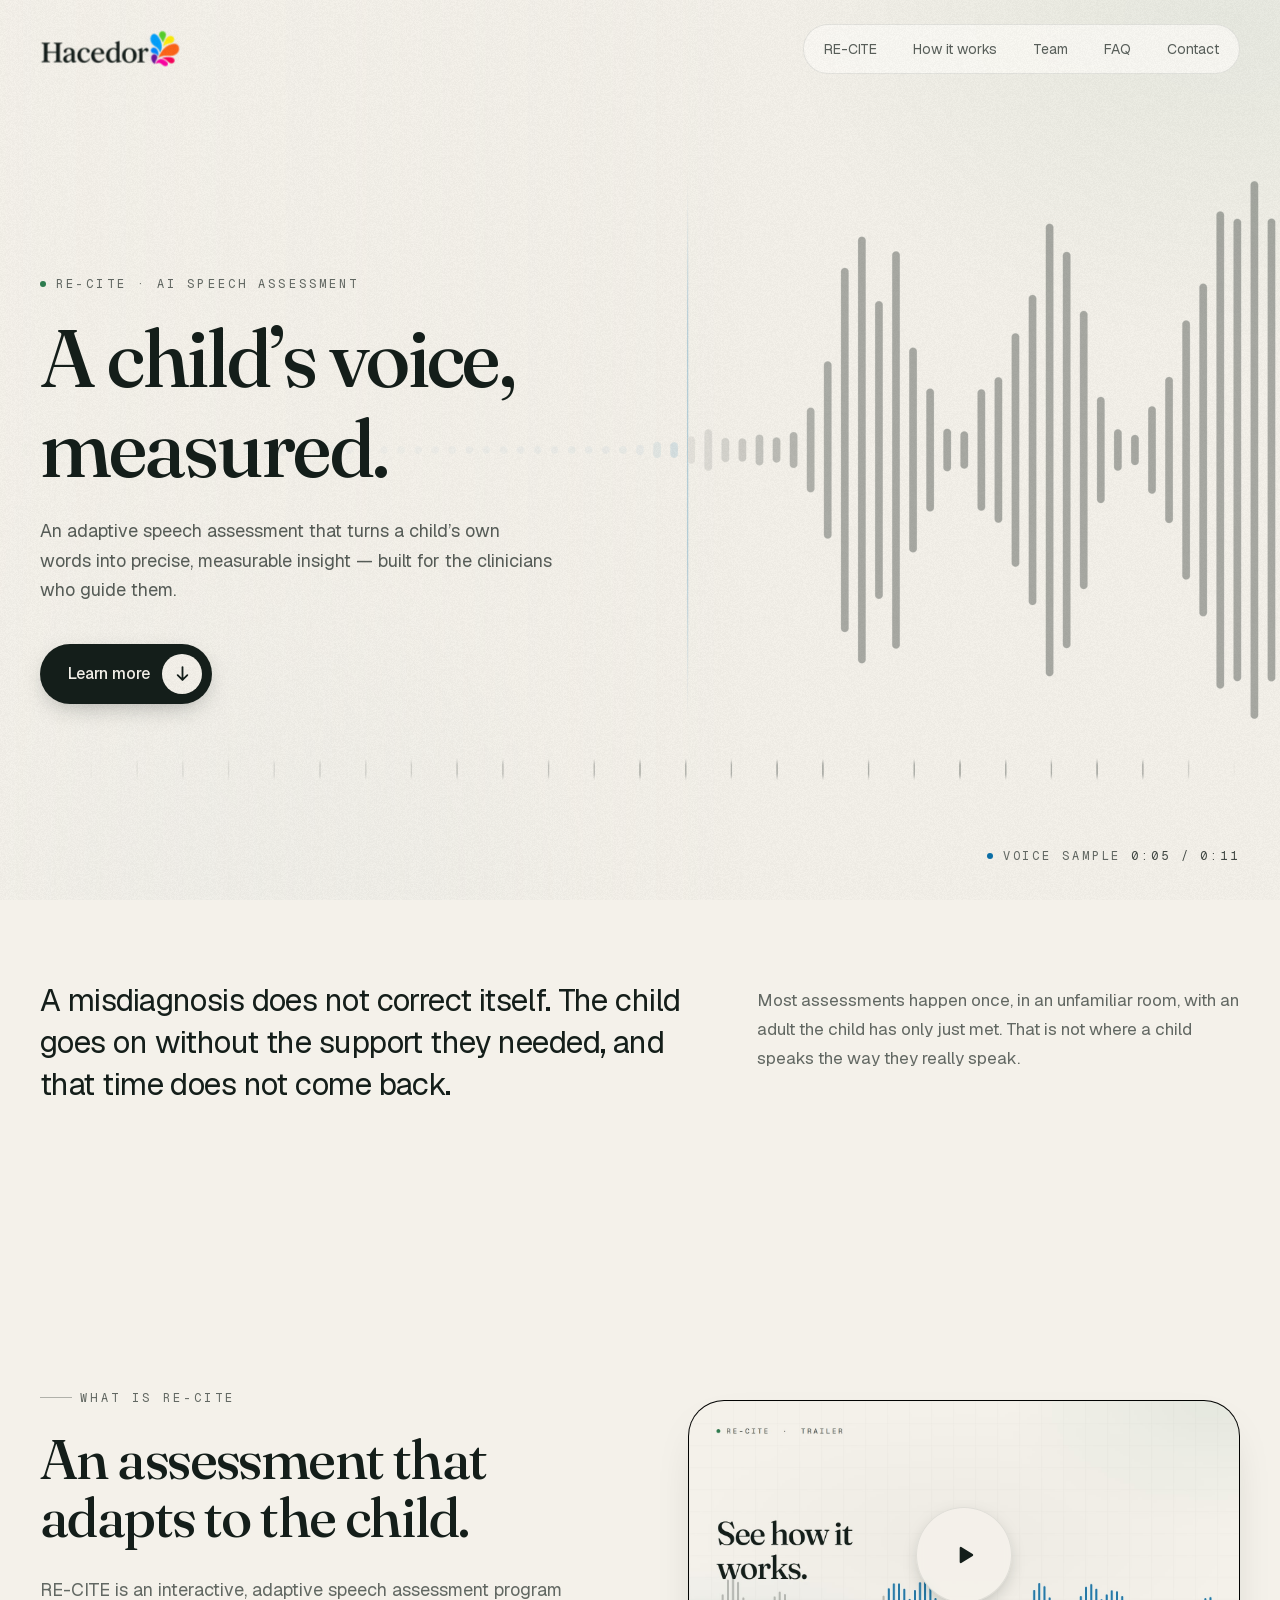
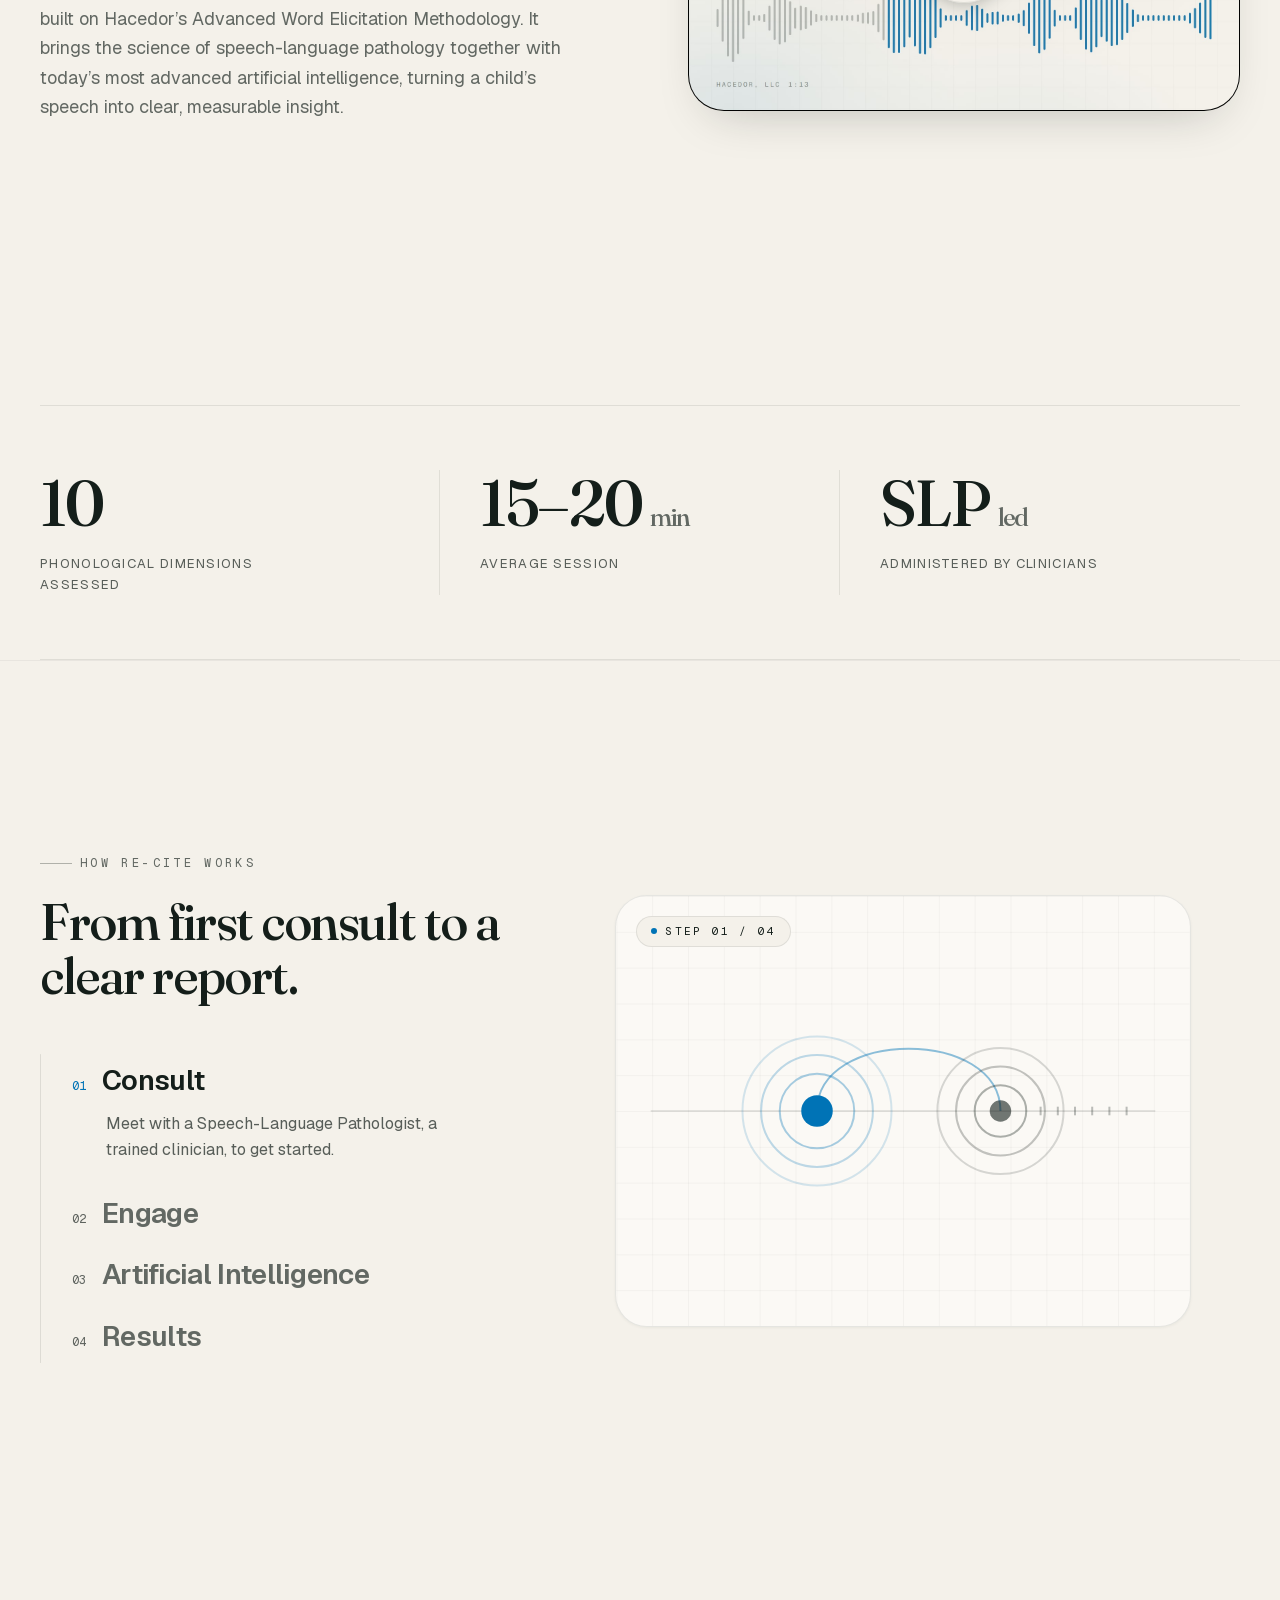
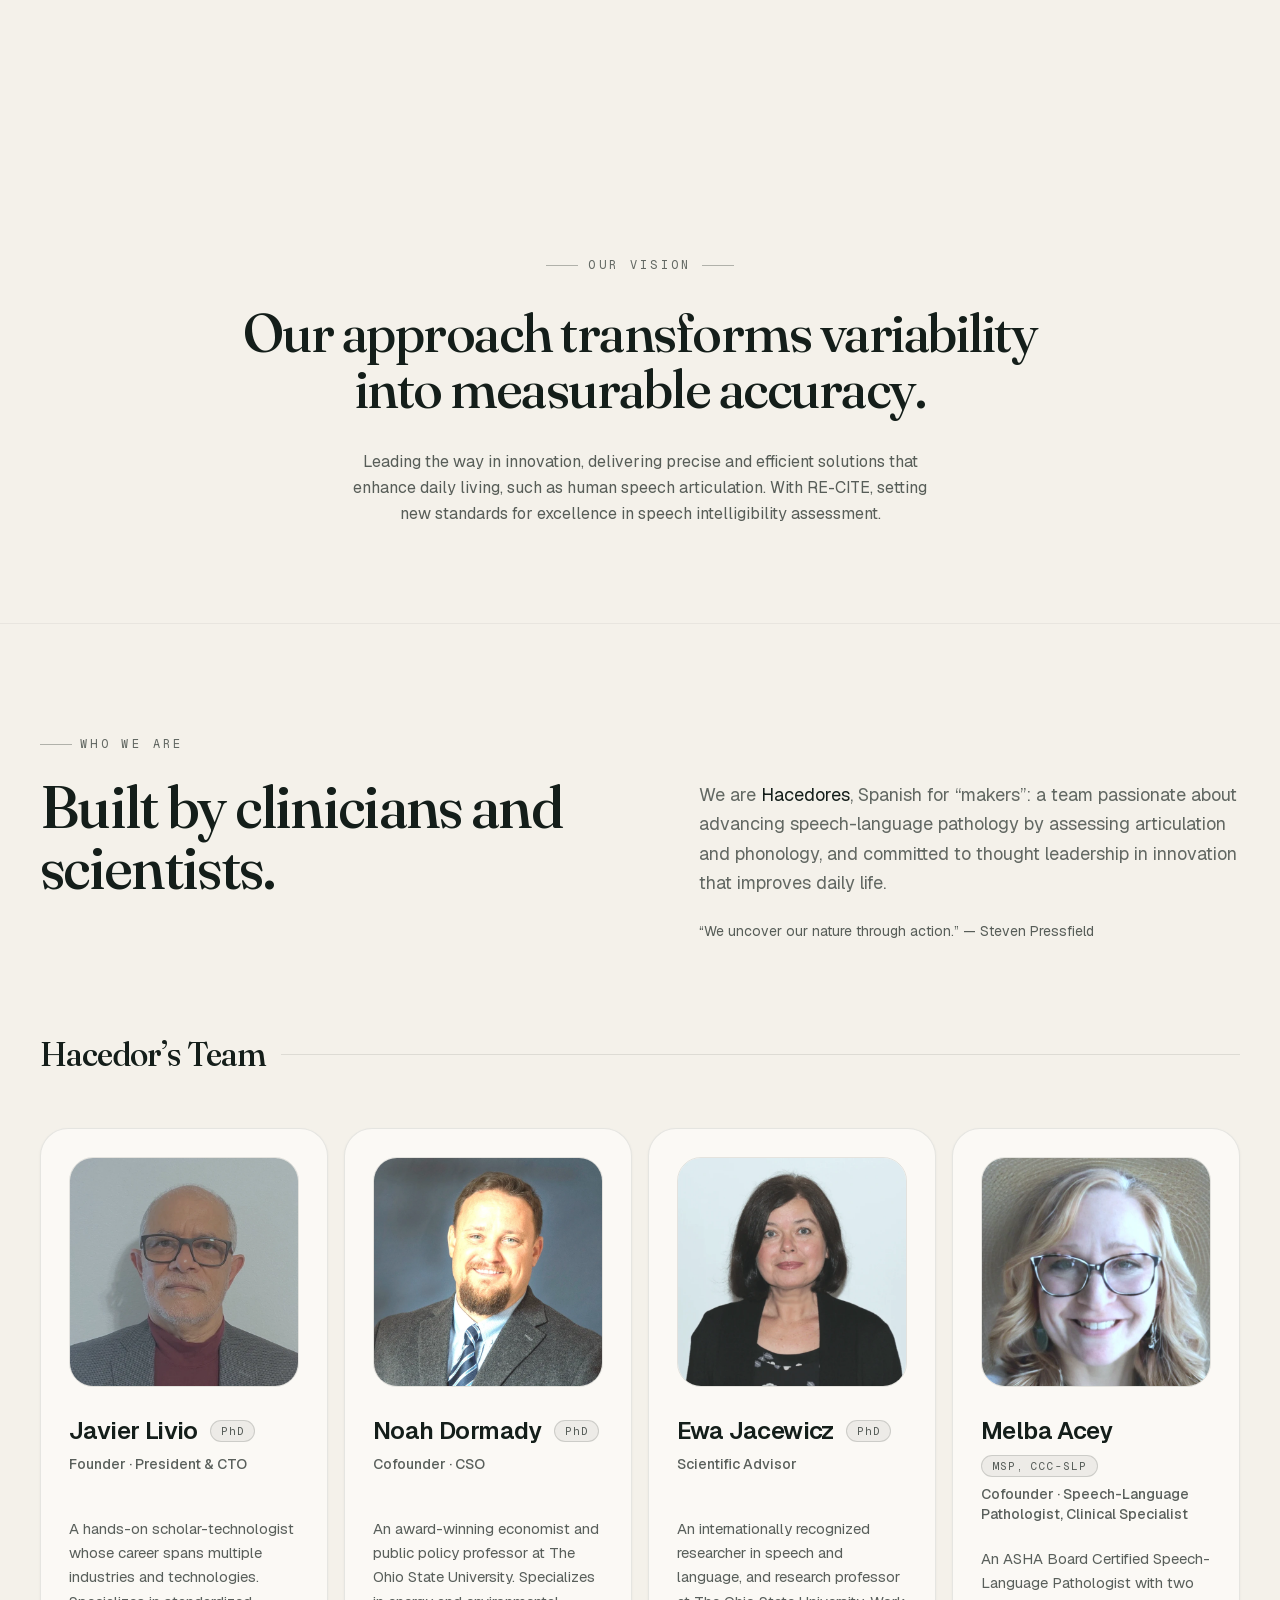
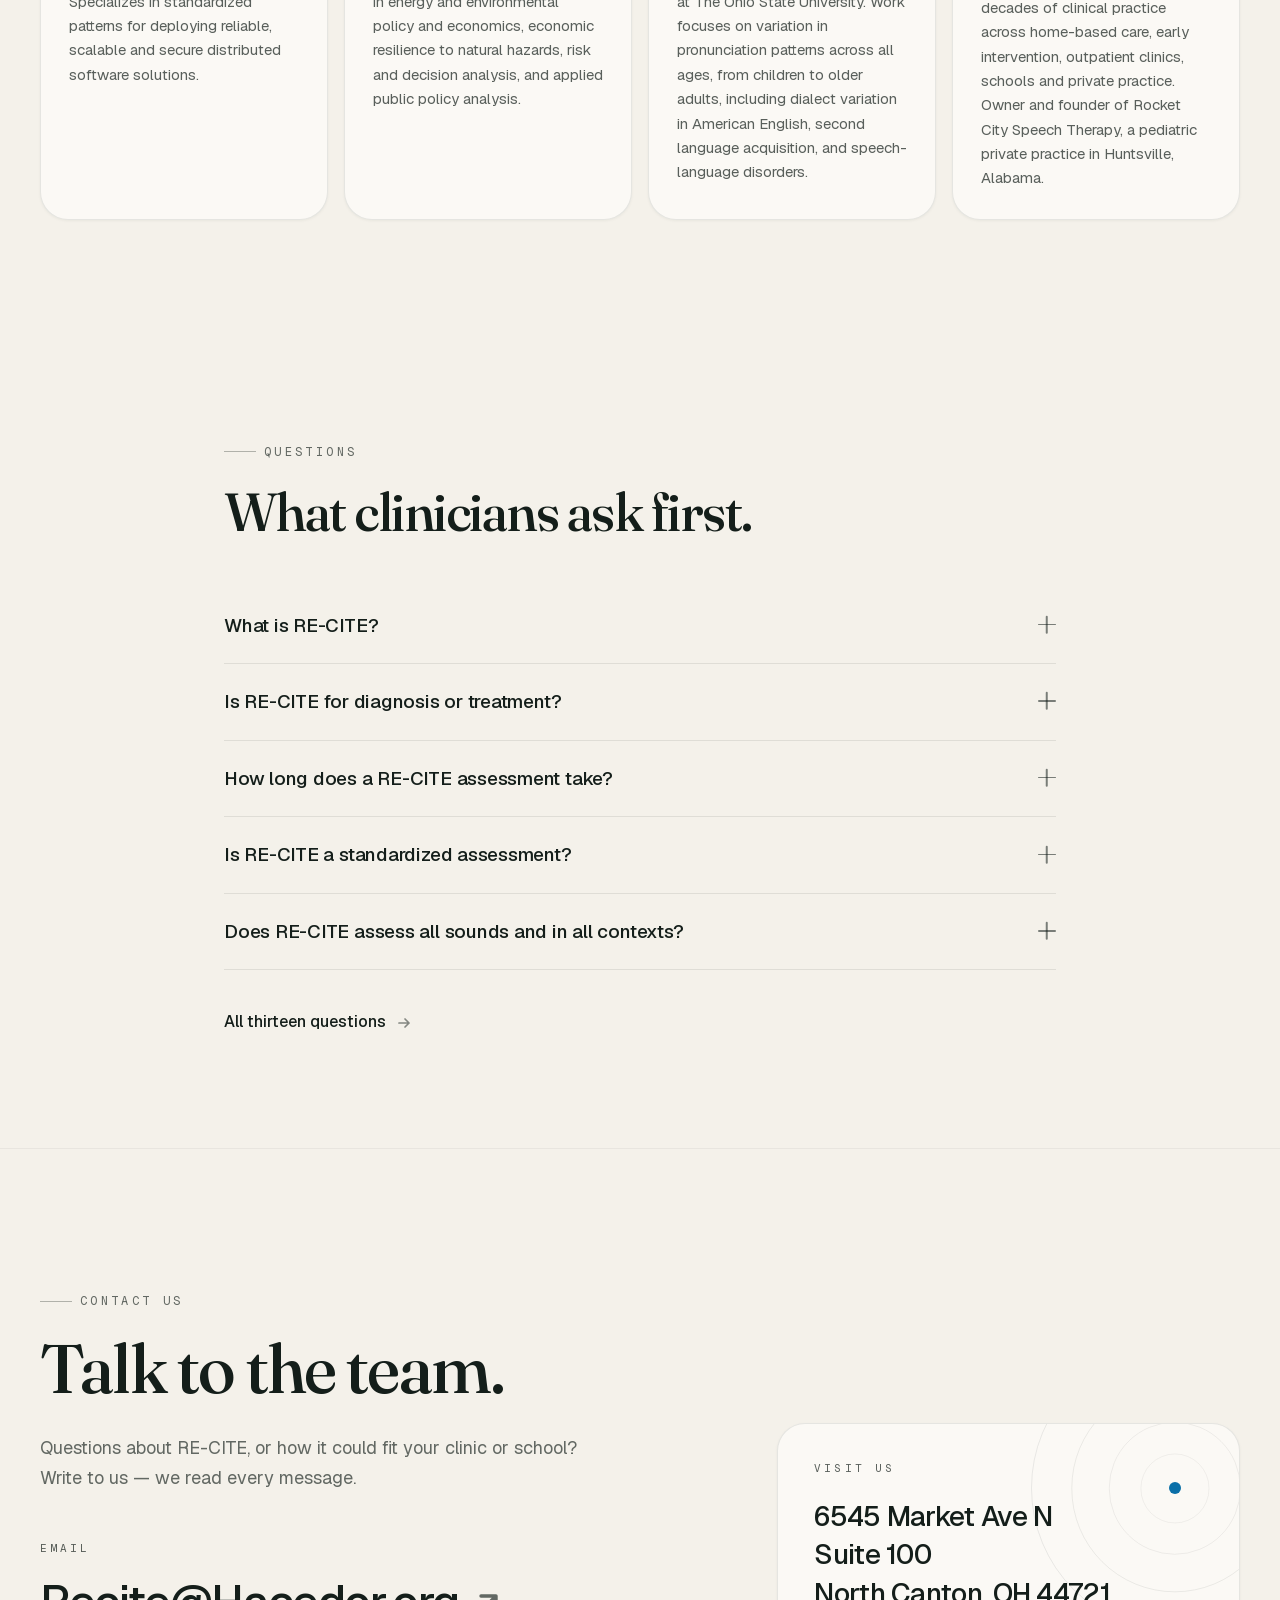
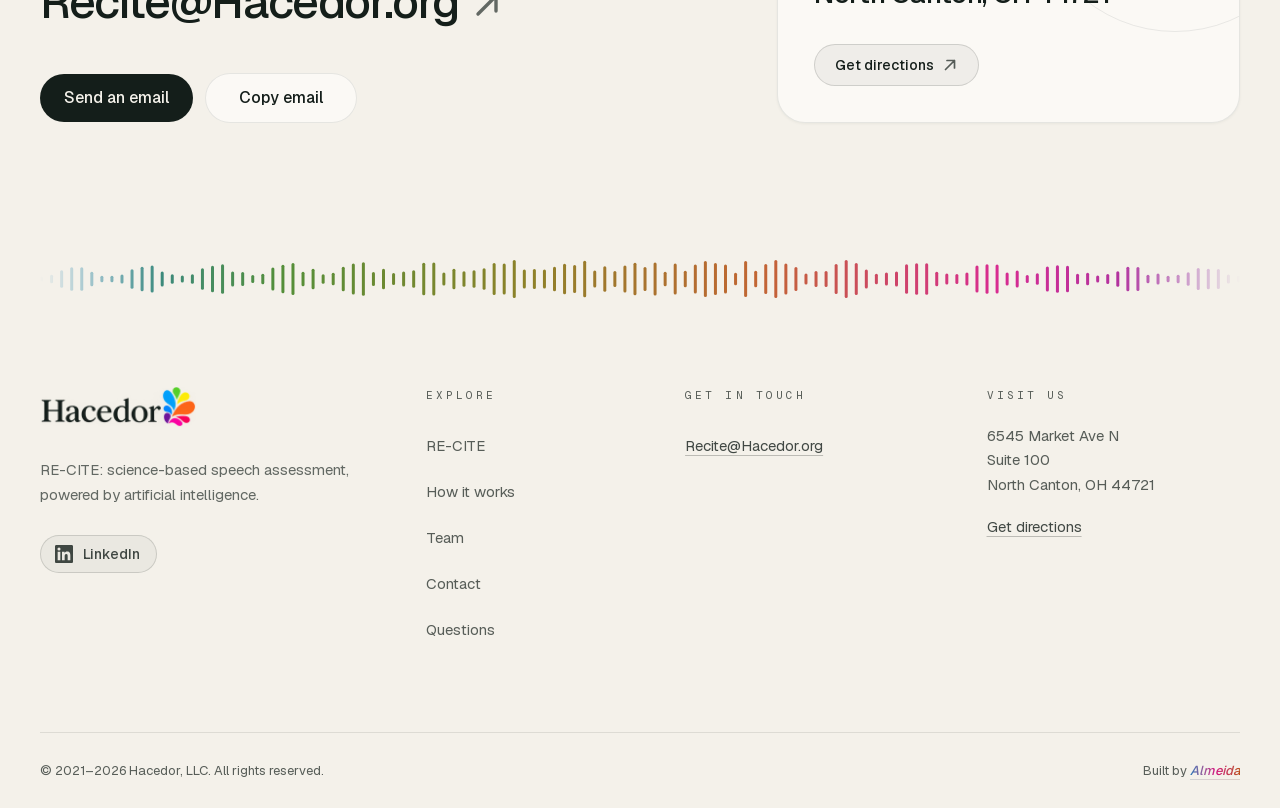
==== site/index.html @ 4b748be9 "Publicar en Cloudflare El Caddyfile venia diciendo que las mismas reglas estaban escritas en _header" ====
<!doctype html>
<html lang="en">
  <head>
    <meta charset="utf-8" />
    <meta name="viewport" content="width=device-width, initial-scale=1" />

    <!-- Marks that scripting is available, before anything paints. The
         entrance and reveal animations are scoped to `.js`, so without this
         the page simply renders in its finished state. -->
    <script>
      document.documentElement.classList.add("js");
    </script>

    <title>Hacedor</title>
    <meta
      name="description"
      content="RE-CITE is an interactive and adaptive speech assessment program that integrates the science of speech-language pathology with today's most advanced artificial intelligence systems."
    />
    <meta name="application-name" content="Hacedor" />
    <meta name="author" content="Hacedor, LLC" />
    <meta
      name="keywords"
      content="speech-language pathology, speech assessment, AI, child intelligibility, Direct Magnitude Estimation, RE-CITE"
    />
    <meta name="robots" content="index, follow" />
    <meta name="theme-color" content="#f4f1ea" />
    <meta name="color-scheme" content="light" />
    <link rel="canonical" href="https://hacedor.org/" />

    <meta property="og:type" content="website" />
    <meta property="og:url" content="https://hacedor.org/" />
    <meta property="og:site_name" content="Hacedor" />
    <meta property="og:title" content="Hacedor" />
    <meta
      property="og:description"
      content="RE-CITE is an interactive and adaptive speech assessment program that integrates the science of speech-language pathology with today's most advanced artificial intelligence systems."
    />
    <meta property="og:locale" content="en_US" />
    <meta property="og:image" content="https://hacedor.org/opengraph-image.jpg" />
    <meta property="og:image:type" content="image/jpeg" />
    <meta property="og:image:width" content="1200" />
    <meta property="og:image:height" content="630" />
    <meta property="og:image:alt" content="Hacedor: RE-CITE, AI speech assessment, over a colorful voice waveform on a dark blue background" />

    <meta name="twitter:card" content="summary_large_image" />
    <meta name="twitter:title" content="Hacedor" />
    <meta
      name="twitter:description"
      content="RE-CITE is an interactive and adaptive speech assessment program that integrates the science of speech-language pathology with today's most advanced artificial intelligence systems."
    />
    <meta name="twitter:image" content="https://hacedor.org/twitter-image.jpg" />
    <meta name="twitter:image:type" content="image/jpeg" />
    <meta name="twitter:image:width" content="1200" />
    <meta name="twitter:image:height" content="630" />
    <meta name="twitter:image:alt" content="Hacedor: RE-CITE, AI speech assessment, over a colorful voice waveform on a dark blue background" />

    <link rel="manifest" href="manifest.webmanifest" />
    <link rel="icon" href="favicon.ico" sizes="48x48" type="image/x-icon" />
    <link rel="icon" href="icon.png" sizes="512x512" type="image/png" />
    <link rel="apple-touch-icon" href="apple-icon.png" sizes="180x180" type="image/png" />

    <!-- The two faces the first screen needs, fetched alongside the CSS
         instead of after it. -->
    <link rel="preload" href="fonts/fraunces-latin.woff2" as="font" type="font/woff2" crossorigin />
    <link rel="preload" href="fonts/geist-latin.woff2" as="font" type="font/woff2" crossorigin />

    <link rel="stylesheet" href="css/fonts.css" />
    <link rel="stylesheet" href="css/site.css" />

    <!-- Structured data: tells search engines who the company is. -->
    <script type="application/ld+json">
      {
        "@context": "https://schema.org",
        "@type": "Organization",
        "name": "Hacedor, LLC",
        "alternateName": "Hacedor",
        "url": "https://hacedor.org",
        "logo": "https://hacedor.org/icons/icon-512.png",
        "description": "RE-CITE is an interactive and adaptive speech assessment program that integrates the science of speech-language pathology with today's most advanced artificial intelligence systems.",
        "email": "Recite@Hacedor.org",
        "address": {
          "@type": "PostalAddress",
          "streetAddress": "6545 Market Ave N, Suite 100",
          "addressLocality": "North Canton",
          "addressRegion": "OH",
          "postalCode": "44721",
          "addressCountry": "US"
        },
        "sameAs": ["https://www.linkedin.com/company/hacedor-llc/"]
      }
    </script>
  </head>

  <body>
    <header class="site-header" data-site-header>
      <div class="site-header-inner">
        <a class="site-logo" href="#top" aria-label="Hacedor — back to top">
          <img
            src="brand/hacedor-logo-dark-320.webp"
            alt="Hacedor"
            width="320"
            height="82"
            fetchpriority="high"
          />
        </a>

        <nav class="site-nav" aria-label="Primary">
          <a href="#recite">RE-CITE</a>
          <a href="#how-it-works">How it works</a>
          <a href="#team">Team</a>
          <a href="#faq">FAQ</a>
          <a href="#contact" class="is-always is-cta">Contact</a>
        </nav>
      </div>
    </header>

    <main>
      <!-- ================================================================
           Hero
           ================================================================ -->
      <section class="hero" id="top" data-pause-offscreen>
        <div class="hero-canvas" data-voice-note aria-hidden="true">
          <canvas></canvas>
        </div>

        <!-- Gentle scrim over the side the wave already leaves quiet. -->
        <div class="hero-scrim" aria-hidden="true"></div>

        <div class="hero-body" data-hero-fade data-hero-lift>
          <div class="hero-inner">
            <div class="hero-copy" data-hero-copy>
              <p class="hero-eyebrow">
                <span class="dot"></span>
                RE-CITE <span>&middot;</span> AI speech assessment
              </p>

              <h1 class="hero-headline" data-hero-headline>
                <span class="hero-line">
                  <span
                    >A child&rsquo;s voice,<span class="sheen" aria-hidden="true"
                      >A child&rsquo;s voice,</span
                    ></span
                  >
                </span>
                <span class="hero-line">
                  <span
                    >measured.<span class="sheen" aria-hidden="true">measured.</span></span
                  >
                </span>
              </h1>

              <p class="hero-lead">
                An adaptive speech assessment that turns a child&rsquo;s own words into
                precise, measurable insight &mdash; built for the clinicians who guide them.
              </p>

              <div class="hero-cta">
                <a class="btn-pill" href="#recite" data-magnetic>
                  Learn more
                  <span class="btn-icon">
                    <svg width="15" height="15" viewBox="0 0 14 14" fill="none" aria-hidden="true">
                      <path
                        d="M7 1v12m0 0L2.5 8.5M7 13l4.5-4.5"
                        stroke="currentColor"
                        stroke-width="1.7"
                        stroke-linecap="round"
                        stroke-linejoin="round"
                      />
                    </svg>
                  </span>
                </a>
              </div>
            </div>
          </div>
        </div>

        <div class="hero-readout" data-hero-fade aria-hidden="true">
          <div>
            <p>
              <span class="dot"></span>
              <span class="label">Voice sample</span>
              <span class="time"><span data-hero-clock>0:00</span> / 0:11</span>
            </p>
          </div>
        </div>
      </section>

      <!-- ================================================================
           What is at stake
           ================================================================ -->
      <section class="stakes" data-reveal-group="0.4">
        <div>
          <p class="stakes-lead" data-rise>
            A misdiagnosis does not correct itself. The child goes on without the
            support they needed, and that time does not come back.
          </p>
          <p class="stakes-body" data-rise style="--rise-delay: 0.12s">
            Most assessments happen once, in an unfamiliar room, with an adult the
            child has only just met. That is not where a child speaks the way they
            really speak.
          </p>
        </div>
      </section>
      <!-- ================================================================
           RE-CITE
           ================================================================ -->
      <section class="recite" id="recite">
        <div class="recite-grid">
          <div class="recite-copy" data-reveal-group="0.35">
            <p class="recite-eyebrow" data-rise>
              <span class="rule"></span>
              What is RE-CITE
            </p>

            <h2 class="recite-title h-section" data-rise style="--rise-delay: 0.1s">
              An assessment that adapts to the child.
            </h2>

            <p class="recite-lead" data-rise style="--rise-delay: 0.2s">
              RE-CITE is an interactive, adaptive speech assessment program built on
              Hacedor&rsquo;s Advanced Word Elicitation Methodology. It brings the
              science of speech-language pathology together with today&rsquo;s most
              advanced artificial intelligence, turning a child&rsquo;s speech into
              clear, measurable insight.
            </p>
          </div>

          <div class="recite-media" data-reveal="0.3">
            <div class="video-player" data-video-player>
              <video
                src="video/recite-trailer.mp4"
                poster="video/recite-poster.jpg"
                title="RE-CITE trailer"
                preload="metadata"
                playsinline
                controlslist="nodownload noremoteplayback noplaybackrate"
                disablepictureinpicture
                disableremoteplayback
                draggable="false"
              ></video>

              <button class="vp-big" type="button" data-big-play aria-label="Play video: RE-CITE trailer">
                <span>
                  <svg width="26" height="26" viewBox="0 0 24 24" fill="currentColor" aria-hidden="true">
                    <path d="M8 5.5v13a1 1 0 0 0 1.5.86l10.5-6.5a1 1 0 0 0 0-1.72L9.5 4.64A1 1 0 0 0 8 5.5Z" />
                  </svg>
                </span>
              </button>

              <div class="vp-bar">
                <button type="button" data-play aria-label="Play">
                  <svg width="16" height="16" viewBox="0 0 24 24" fill="currentColor" aria-hidden="true" data-when-playing>
                    <rect x="6" y="5" width="4" height="14" rx="1.2" />
                    <rect x="14" y="5" width="4" height="14" rx="1.2" />
                  </svg>
                  <svg width="16" height="16" viewBox="0 0 24 24" fill="currentColor" aria-hidden="true" data-when-paused>
                    <path d="M8 5.5v13a1 1 0 0 0 1.5.86l10.5-6.5a1 1 0 0 0 0-1.72L9.5 4.64A1 1 0 0 0 8 5.5Z" />
                  </svg>
                </button>

                <span class="vp-time" data-elapsed>0:00</span>

                <input class="seek" type="range" min="0" max="0" step="0.1" value="0" aria-label="Seek" />

                <span class="vp-time vp-duration" data-duration>0:00</span>

                <button type="button" data-mute aria-label="Mute">
                  <svg
                    width="18" height="18" viewBox="0 0 24 24" fill="none" stroke="currentColor"
                    stroke-width="1.8" stroke-linecap="round" stroke-linejoin="round" aria-hidden="true"
                  >
                    <path d="M11 5 6 9H3v6h3l5 4V5Z" fill="currentColor" stroke="none" />
                    <path d="m16 9 5 6m0-6-5 6" data-when-muted />
                    <g data-when-unmuted>
                      <path d="M15.5 9a4 4 0 0 1 0 6" />
                      <path d="M18.3 6.5a8 8 0 0 1 0 11" />
                    </g>
                  </svg>
                </button>

                <button type="button" data-fullscreen aria-label="Full screen">
                  <svg
                    width="17" height="17" viewBox="0 0 24 24" fill="none" stroke="currentColor"
                    stroke-width="1.8" stroke-linecap="round" stroke-linejoin="round" aria-hidden="true"
                  >
                    <path d="M9 4v5H4m11-5v5h5M9 20v-5H4m11 5v-5h5" data-when-full />
                    <path d="M4 9V4h5m6 0h5v5M4 15v5h5m6 0h5v-5" data-when-windowed />
                  </svg>
                </button>
              </div>
            </div>
          </div>
        </div>
      </section>

      <!-- ================================================================
           Stats band
           ================================================================ -->
      <section class="stats">
        <div class="stats-inner">
          <dl>
            <div data-reveal="0.6">
              <dt class="h-section">10</dt>
              <dd>Phonological dimensions assessed</dd>
            </div>
            <div data-reveal="0.6" style="--reveal-delay: 0.08s">
              <dt class="h-section">15&ndash;20<span>min</span></dt>
              <dd>Average session</dd>
            </div>
            <div data-reveal="0.6" style="--reveal-delay: 0.16s">
              <dt class="h-section">SLP<span>led</span></dt>
              <dd>Administered by clinicians</dd>
            </div>
          </dl>
        </div>
      </section>

      <!-- ================================================================
           How it works
           ================================================================ -->
      <section class="hiw" id="how-it-works" data-pause-offscreen>
      <div class="hiw-stacked">
        <div>
          <div class="hiw-heading">
            <p>
              <span class="rule"></span>
              How RE-CITE works
            </p>
            <h2 class="h-section">From first consult to a clear report.</h2>
          </div>

          <ol class="hiw-steps" data-stacked-list>
            <span class="hiw-rail" aria-hidden="true"><span></span></span>

            <li data-reveal="0.35">
              <span class="hiw-dot" aria-hidden="true" style="background-color: var(--ink-blue)"></span>

              <div class="hiw-art panel">
                <div class="step-art" data-active="false">
                  <svg class="step-svg" xmlns="http://www.w3.org/2000/svg" viewBox="0 0 400 300" role="img" aria-hidden="true">
                    <defs>
                      <pattern id="sa-consult-grid-1" width="25" height="25" patternUnits="userSpaceOnUse">
                        <path d="M25 0H0v25" fill="none" stroke="#141e1a" stroke-width="0.5" opacity="0.1" />
                      </pattern>
                    </defs>
                    <rect width="400" height="300" fill="url(#sa-consult-grid-1)" />
                    <line x1="24" y1="150" x2="376" y2="150" stroke="#141e1a" stroke-width="1" opacity="0.14" />
                    <!-- the two parties, and the line of contact between them -->
                    <path d="M140 150C140 92 268 92 268 150" fill="none" stroke="#0073b6" stroke-width="1.4" opacity="0.45" />
                    <circle cx="140" cy="150" r="26" fill="none" stroke="#0073b6" stroke-width="1.4" opacity="0.34" />
                    <circle cx="140" cy="150" r="39" fill="none" stroke="#0073b6" stroke-width="1.4" opacity="0.25" />
                    <circle cx="140" cy="150" r="52" fill="none" stroke="#0073b6" stroke-width="1.4" opacity="0.16" />
                    <circle cx="268" cy="150" r="18" fill="none" stroke="#141e1a" stroke-width="1.4" opacity="0.34" />
                    <circle cx="268" cy="150" r="31" fill="none" stroke="#141e1a" stroke-width="1.4" opacity="0.25" />
                    <circle cx="268" cy="150" r="44" fill="none" stroke="#141e1a" stroke-width="1.4" opacity="0.16" />
                    <circle cx="140" cy="150" r="11" fill="#0073b6" />
                    <circle cx="268" cy="150" r="7.5" fill="#141e1a" opacity="0.6" />
                    <!-- the signal has not started yet: a calm baseline -->
                    <line x1="296" y1="147" x2="296" y2="153" stroke="#141e1a" stroke-width="1.4" opacity="0.28" />
                    <line x1="308" y1="147" x2="308" y2="153" stroke="#141e1a" stroke-width="1.4" opacity="0.28" />
                    <line x1="320" y1="147" x2="320" y2="153" stroke="#141e1a" stroke-width="1.4" opacity="0.28" />
                    <line x1="332" y1="147" x2="332" y2="153" stroke="#141e1a" stroke-width="1.4" opacity="0.28" />
                    <line x1="344" y1="147" x2="344" y2="153" stroke="#141e1a" stroke-width="1.4" opacity="0.28" />
                    <line x1="356" y1="147" x2="356" y2="153" stroke="#141e1a" stroke-width="1.4" opacity="0.28" />
                  </svg>
                </div>
              </div>

              <div>
                <p class="hiw-step-n" style="color: var(--ink-blue)">Step 01</p>
                <h3>Consult</h3>
                <p>Meet with a Speech-Language Pathologist, a trained clinician, to get started.</p>
              </div>
            </li>

            <li data-reveal="0.35">
              <span class="hiw-dot" aria-hidden="true" style="background-color: var(--ink-green)"></span>

              <div class="hiw-art panel">
                <div class="step-art" data-active="false">
                  <svg class="step-svg" xmlns="http://www.w3.org/2000/svg" viewBox="0 0 400 300" role="img" aria-hidden="true">
                    <defs>
                      <pattern id="sa-engage-grid-2" width="25" height="25" patternUnits="userSpaceOnUse">
                        <path d="M25 0H0v25" fill="none" stroke="#141e1a" stroke-width="0.5" opacity="0.1" />
                      </pattern>
                    </defs>
                    <rect width="400" height="300" fill="url(#sa-engage-grid-2)" />
                    <line x1="24" y1="150" x2="376" y2="150" stroke="#141e1a" stroke-width="1" opacity="0.14" />
                    <rect x="52" y="126.4974" width="3.9467" height="47.0051" rx="1.9733" fill="#141e1a" opacity="0.3" />
                    <rect x="60.9697" y="86.4362" width="3.9467" height="127.1276" rx="1.9733" fill="#141e1a" opacity="0.3" />
                    <rect x="69.9394" y="105.2095" width="3.9467" height="89.5809" rx="1.9733" fill="#141e1a" opacity="0.3" />
                    <rect x="78.9091" y="141.5" width="3.9467" height="17" rx="1.9733" fill="#141e1a" opacity="0.3" />
                    <rect x="87.8788" y="137.1589" width="3.9467" height="25.6823" rx="1.9733" fill="#141e1a" opacity="0.3" />
                    <rect x="96.8485" y="106.0535" width="3.9467" height="87.8931" rx="1.9733" fill="#141e1a" opacity="0.3" />
                    <rect x="105.8182" y="101.141" width="3.9467" height="97.718" rx="1.9733" fill="#141e1a" opacity="0.3" />
                    <rect x="114.7879" y="117.6706" width="3.9467" height="64.6588" rx="1.9733" fill="#141e1a" opacity="0.3" />
                    <rect x="123.7576" y="129.1979" width="3.9467" height="41.6042" rx="1.9733" fill="#141e1a" opacity="0.3" />
                    <rect x="132.7273" y="136.0725" width="3.9467" height="27.855" rx="1.9733" fill="#367d1a" opacity="0.9" />
                    <rect x="141.697" y="132.2466" width="3.9467" height="35.5068" rx="1.9733" fill="#367d1a" opacity="0.9" />
                    <rect x="150.6667" y="133.4849" width="3.9467" height="33.0303" rx="1.9733" fill="#367d1a" opacity="0.9" />
                    <rect x="159.6364" y="139.6176" width="3.9467" height="20.7649" rx="1.9733" fill="#367d1a" opacity="0.9" />
                    <rect x="168.6061" y="141.5" width="3.9467" height="17" rx="1.9733" fill="#367d1a" opacity="0.9" />
                    <rect x="177.5758" y="141.5" width="3.9467" height="17" rx="1.9733" fill="#367d1a" opacity="0.9" />
                    <rect x="186.5455" y="141.0338" width="3.9467" height="17.9324" rx="1.9733" fill="#367d1a" opacity="0.9" />
                    <rect x="195.5152" y="111.1538" width="3.9467" height="77.6924" rx="1.9733" fill="#367d1a" opacity="0.9" />
                    <rect x="204.4848" y="76.7903" width="3.9467" height="146.4194" rx="1.9733" fill="#367d1a" opacity="0.9" />
                    <rect x="213.4545" y="87.829" width="3.9467" height="124.342" rx="1.9733" fill="#367d1a" opacity="0.9" />
                    <rect x="222.4242" y="137.1761" width="3.9467" height="25.6478" rx="1.9733" fill="#367d1a" opacity="0.9" />
                    <rect x="231.3939" y="141.5" width="3.9467" height="17" rx="1.9733" fill="#367d1a" opacity="0.9" />
                    <rect x="240.3636" y="123.2193" width="3.9467" height="53.5614" rx="1.9733" fill="#367d1a" opacity="0.9" />
                    <rect x="249.3333" y="130.8129" width="3.9467" height="38.3742" rx="1.9733" fill="#367d1a" opacity="0.9" />
                    <rect x="258.303" y="141.5" width="3.9467" height="17" rx="1.9733" fill="#367d1a" opacity="0.9" />
                    <rect x="267.2727" y="141.5" width="3.9467" height="17" rx="1.9733" fill="#367d1a" opacity="0.9" />
                    <rect x="276.2424" y="129.5636" width="3.9467" height="40.8729" rx="1.9733" fill="#141e1a" opacity="0.3" />
                    <rect x="285.2121" y="92.356" width="3.9467" height="115.2881" rx="1.9733" fill="#141e1a" opacity="0.3" />
                    <rect x="294.1818" y="76.8037" width="3.9467" height="146.3926" rx="1.9733" fill="#141e1a" opacity="0.3" />
                    <rect x="303.1515" y="89.255" width="3.9467" height="121.4899" rx="1.9733" fill="#141e1a" opacity="0.3" />
                    <rect x="312.1212" y="111.7483" width="3.9467" height="76.5033" rx="1.9733" fill="#141e1a" opacity="0.3" />
                    <rect x="321.0909" y="126.5215" width="3.9467" height="46.9569" rx="1.9733" fill="#141e1a" opacity="0.3" />
                    <rect x="330.0606" y="132.7728" width="3.9467" height="34.4544" rx="1.9733" fill="#141e1a" opacity="0.3" />
                    <rect x="339.0303" y="140.6361" width="3.9467" height="18.7278" rx="1.9733" fill="#141e1a" opacity="0.3" />
                  </svg>
                </div>
              </div>

              <div>
                <p class="hiw-step-n" style="color: var(--ink-green)">Step 02</p>
                <h3>Engage</h3>
                <p>The child plays an interactive speech game while the clinician listens.</p>
              </div>
            </li>

            <li data-reveal="0.35">
              <span class="hiw-dot" aria-hidden="true" style="background-color: var(--ink-orange)"></span>

              <div class="hiw-art panel">
                <div class="step-art" data-active="false">
                  <svg class="step-svg" xmlns="http://www.w3.org/2000/svg" viewBox="0 0 400 300" role="img" aria-hidden="true">
                    <defs>
                      <pattern id="sa-ai-grid-3" width="25" height="25" patternUnits="userSpaceOnUse">
                        <path d="M25 0H0v25" fill="none" stroke="#141e1a" stroke-width="0.5" opacity="0.1" />
                      </pattern>
                    </defs>
                    <rect width="400" height="300" fill="url(#sa-ai-grid-3)" />
                    <line x1="24" y1="150" x2="376" y2="150" stroke="#141e1a" stroke-width="1" opacity="0.14" />
                    <!-- the same signal, now sampled into discrete cells -->
                    <rect x="52" y="138.4" width="9" height="9" rx="2" fill="#141e1a" opacity="0.46" />
                    <rect x="52" y="126.8" width="9" height="9" rx="2" fill="#141e1a" opacity="0.3733" />
                    <rect x="52" y="152.6" width="9" height="9" rx="2" fill="#141e1a" opacity="0.46" />
                    <rect x="52" y="164.2" width="9" height="9" rx="2" fill="#141e1a" opacity="0.3733" />
                    <rect x="60.9697" y="138.4" width="9" height="9" rx="2" fill="#141e1a" opacity="0.46" />
                    <rect x="60.9697" y="126.8" width="9" height="9" rx="2" fill="#141e1a" opacity="0.4167" />
                    <rect x="60.9697" y="115.2" width="9" height="9" rx="2" fill="#141e1a" opacity="0.3733" />
                    <rect x="60.9697" y="103.6" width="9" height="9" rx="2" fill="#141e1a" opacity="0.33" />
                    <rect x="60.9697" y="92" width="9" height="9" rx="2" fill="#141e1a" opacity="0.2867" />
                    <rect x="60.9697" y="152.6" width="9" height="9" rx="2" fill="#141e1a" opacity="0.46" />
                    <rect x="60.9697" y="164.2" width="9" height="9" rx="2" fill="#141e1a" opacity="0.4167" />
                    <rect x="60.9697" y="175.8" width="9" height="9" rx="2" fill="#141e1a" opacity="0.3733" />
                    <rect x="60.9697" y="187.4" width="9" height="9" rx="2" fill="#141e1a" opacity="0.33" />
                    <rect x="60.9697" y="199" width="9" height="9" rx="2" fill="#141e1a" opacity="0.2867" />
                    <rect x="69.9394" y="138.4" width="9" height="9" rx="2" fill="#141e1a" opacity="0.46" />
                    <rect x="69.9394" y="126.8" width="9" height="9" rx="2" fill="#141e1a" opacity="0.408" />
                    <rect x="69.9394" y="115.2" width="9" height="9" rx="2" fill="#141e1a" opacity="0.356" />
                    <rect x="69.9394" y="103.6" width="9" height="9" rx="2" fill="#141e1a" opacity="0.304" />
                    <rect x="69.9394" y="152.6" width="9" height="9" rx="2" fill="#141e1a" opacity="0.46" />
                    <rect x="69.9394" y="164.2" width="9" height="9" rx="2" fill="#141e1a" opacity="0.408" />
                    <rect x="69.9394" y="175.8" width="9" height="9" rx="2" fill="#141e1a" opacity="0.356" />
                    <rect x="69.9394" y="187.4" width="9" height="9" rx="2" fill="#141e1a" opacity="0.304" />
                    <rect x="78.9091" y="138.4" width="9" height="9" rx="2" fill="#141e1a" opacity="0.46" />
                    <rect x="78.9091" y="152.6" width="9" height="9" rx="2" fill="#141e1a" opacity="0.46" />
                    <rect x="87.8788" y="138.4" width="9" height="9" rx="2" fill="#141e1a" opacity="0.46" />
                    <rect x="87.8788" y="152.6" width="9" height="9" rx="2" fill="#141e1a" opacity="0.46" />
                    <rect x="96.8485" y="138.4" width="9" height="9" rx="2" fill="#141e1a" opacity="0.46" />
                    <rect x="96.8485" y="126.8" width="9" height="9" rx="2" fill="#141e1a" opacity="0.408" />
                    <rect x="96.8485" y="115.2" width="9" height="9" rx="2" fill="#141e1a" opacity="0.356" />
                    <rect x="96.8485" y="103.6" width="9" height="9" rx="2" fill="#141e1a" opacity="0.304" />
                    <rect x="96.8485" y="152.6" width="9" height="9" rx="2" fill="#141e1a" opacity="0.46" />
                    <rect x="96.8485" y="164.2" width="9" height="9" rx="2" fill="#141e1a" opacity="0.408" />
                    <rect x="96.8485" y="175.8" width="9" height="9" rx="2" fill="#141e1a" opacity="0.356" />
                    <rect x="96.8485" y="187.4" width="9" height="9" rx="2" fill="#141e1a" opacity="0.304" />
                    <rect x="105.8182" y="138.4" width="9" height="9" rx="2" fill="#141e1a" opacity="0.46" />
                    <rect x="105.8182" y="126.8" width="9" height="9" rx="2" fill="#141e1a" opacity="0.408" />
                    <rect x="105.8182" y="115.2" width="9" height="9" rx="2" fill="#141e1a" opacity="0.356" />
                    <rect x="105.8182" y="103.6" width="9" height="9" rx="2" fill="#141e1a" opacity="0.304" />
                    <rect x="105.8182" y="152.6" width="9" height="9" rx="2" fill="#141e1a" opacity="0.46" />
                    <rect x="105.8182" y="164.2" width="9" height="9" rx="2" fill="#141e1a" opacity="0.408" />
                    <rect x="105.8182" y="175.8" width="9" height="9" rx="2" fill="#141e1a" opacity="0.356" />
                    <rect x="105.8182" y="187.4" width="9" height="9" rx="2" fill="#141e1a" opacity="0.304" />
                    <rect x="114.7879" y="138.4" width="9" height="9" rx="2" fill="#141e1a" opacity="0.46" />
                    <rect x="114.7879" y="126.8" width="9" height="9" rx="2" fill="#141e1a" opacity="0.395" />
                    <rect x="114.7879" y="115.2" width="9" height="9" rx="2" fill="#141e1a" opacity="0.33" />
                    <rect x="114.7879" y="152.6" width="9" height="9" rx="2" fill="#141e1a" opacity="0.46" />
                    <rect x="114.7879" y="164.2" width="9" height="9" rx="2" fill="#141e1a" opacity="0.395" />
                    <rect x="114.7879" y="175.8" width="9" height="9" rx="2" fill="#141e1a" opacity="0.33" />
                    <rect x="123.7576" y="138.4" width="9" height="9" rx="2" fill="#141e1a" opacity="0.46" />
                    <rect x="123.7576" y="126.8" width="9" height="9" rx="2" fill="#141e1a" opacity="0.3733" />
                    <rect x="123.7576" y="152.6" width="9" height="9" rx="2" fill="#141e1a" opacity="0.46" />
                    <rect x="123.7576" y="164.2" width="9" height="9" rx="2" fill="#141e1a" opacity="0.3733" />
                    <rect x="132.7273" y="138.4" width="9" height="9" rx="2" fill="#141e1a" opacity="0.46" />
                    <rect x="132.7273" y="152.6" width="9" height="9" rx="2" fill="#141e1a" opacity="0.46" />
                    <rect x="141.697" y="138.4" width="9" height="9" rx="2" fill="#141e1a" opacity="0.46" />
                    <rect x="141.697" y="126.8" width="9" height="9" rx="2" fill="#141e1a" opacity="0.3733" />
                    <rect x="141.697" y="152.6" width="9" height="9" rx="2" fill="#141e1a" opacity="0.46" />
                    <rect x="141.697" y="164.2" width="9" height="9" rx="2" fill="#141e1a" opacity="0.3733" />
                    <rect x="150.6667" y="138.4" width="9" height="9" rx="2" fill="#141e1a" opacity="0.46" />
                    <rect x="150.6667" y="152.6" width="9" height="9" rx="2" fill="#141e1a" opacity="0.46" />
                    <rect x="159.6364" y="138.4" width="9" height="9" rx="2" fill="#141e1a" opacity="0.46" />
                    <rect x="159.6364" y="152.6" width="9" height="9" rx="2" fill="#141e1a" opacity="0.46" />
                    <rect x="168.6061" y="138.4" width="9" height="9" rx="2" fill="#141e1a" opacity="0.46" />
                    <rect x="168.6061" y="152.6" width="9" height="9" rx="2" fill="#141e1a" opacity="0.46" />
                    <rect x="177.5758" y="138.4" width="9" height="9" rx="2" fill="#141e1a" opacity="0.46" />
                    <rect x="177.5758" y="152.6" width="9" height="9" rx="2" fill="#141e1a" opacity="0.46" />
                    <rect x="186.5455" y="138.4" width="9" height="9" rx="2" fill="#141e1a" opacity="0.46" />
                    <rect x="186.5455" y="152.6" width="9" height="9" rx="2" fill="#141e1a" opacity="0.46" />
                    <rect x="195.5152" y="138.4" width="9" height="9" rx="2" fill="#141e1a" opacity="0.46" />
                    <rect x="195.5152" y="126.8" width="9" height="9" rx="2" fill="#141e1a" opacity="0.395" />
                    <rect x="195.5152" y="115.2" width="9" height="9" rx="2" fill="#141e1a" opacity="0.33" />
                    <rect x="195.5152" y="152.6" width="9" height="9" rx="2" fill="#141e1a" opacity="0.46" />
                    <rect x="195.5152" y="164.2" width="9" height="9" rx="2" fill="#141e1a" opacity="0.395" />
                    <rect x="195.5152" y="175.8" width="9" height="9" rx="2" fill="#141e1a" opacity="0.33" />
                    <rect x="204.4848" y="138.4" width="9" height="9" rx="2" fill="#141e1a" opacity="0.46" />
                    <rect x="204.4848" y="126.8" width="9" height="9" rx="2" fill="#141e1a" opacity="0.4229" />
                    <rect x="204.4848" y="115.2" width="9" height="9" rx="2" fill="#141e1a" opacity="0.3857" />
                    <rect x="204.4848" y="103.6" width="9" height="9" rx="2" fill="#141e1a" opacity="0.3486" />
                    <rect x="204.4848" y="92" width="9" height="9" rx="2" fill="#141e1a" opacity="0.3114" />
                    <rect x="204.4848" y="80.4" width="9" height="9" rx="2" fill="#141e1a" opacity="0.2743" />
                    <rect x="204.4848" y="152.6" width="9" height="9" rx="2" fill="#141e1a" opacity="0.46" />
                    <rect x="204.4848" y="164.2" width="9" height="9" rx="2" fill="#141e1a" opacity="0.4229" />
                    <rect x="204.4848" y="175.8" width="9" height="9" rx="2" fill="#141e1a" opacity="0.3857" />
                    <rect x="204.4848" y="187.4" width="9" height="9" rx="2" fill="#141e1a" opacity="0.3486" />
                    <rect x="204.4848" y="199" width="9" height="9" rx="2" fill="#141e1a" opacity="0.3114" />
                    <rect x="204.4848" y="210.6" width="9" height="9" rx="2" fill="#141e1a" opacity="0.2743" />
                    <rect x="213.4545" y="138.4" width="9" height="9" rx="2" fill="#141e1a" opacity="0.46" />
                    <rect x="213.4545" y="126.8" width="9" height="9" rx="2" fill="#141e1a" opacity="0.4167" />
                    <rect x="213.4545" y="115.2" width="9" height="9" rx="2" fill="#141e1a" opacity="0.3733" />
                    <rect x="213.4545" y="103.6" width="9" height="9" rx="2" fill="#141e1a" opacity="0.33" />
                    <rect x="213.4545" y="92" width="9" height="9" rx="2" fill="#141e1a" opacity="0.2867" />
                    <rect x="213.4545" y="152.6" width="9" height="9" rx="2" fill="#141e1a" opacity="0.46" />
                    <rect x="213.4545" y="164.2" width="9" height="9" rx="2" fill="#141e1a" opacity="0.4167" />
                    <rect x="213.4545" y="175.8" width="9" height="9" rx="2" fill="#141e1a" opacity="0.3733" />
                    <rect x="213.4545" y="187.4" width="9" height="9" rx="2" fill="#141e1a" opacity="0.33" />
                    <rect x="213.4545" y="199" width="9" height="9" rx="2" fill="#141e1a" opacity="0.2867" />
                    <rect x="222.4242" y="138.4" width="9" height="9" rx="2" fill="#141e1a" opacity="0.46" />
                    <rect x="222.4242" y="152.6" width="9" height="9" rx="2" fill="#141e1a" opacity="0.46" />
                    <rect x="231.3939" y="138.4" width="9" height="9" rx="2" fill="#141e1a" opacity="0.46" />
                    <rect x="231.3939" y="152.6" width="9" height="9" rx="2" fill="#141e1a" opacity="0.46" />
                    <rect x="240.3636" y="138.4" width="9" height="9" rx="2" fill="#141e1a" opacity="0.46" />
                    <rect x="240.3636" y="126.8" width="9" height="9" rx="2" fill="#141e1a" opacity="0.3733" />
                    <rect x="240.3636" y="152.6" width="9" height="9" rx="2" fill="#141e1a" opacity="0.46" />
                    <rect x="240.3636" y="164.2" width="9" height="9" rx="2" fill="#141e1a" opacity="0.3733" />
                    <rect x="249.3333" y="138.4" width="9" height="9" rx="2" fill="#141e1a" opacity="0.46" />
                    <rect x="249.3333" y="126.8" width="9" height="9" rx="2" fill="#141e1a" opacity="0.3733" />
                    <rect x="249.3333" y="152.6" width="9" height="9" rx="2" fill="#141e1a" opacity="0.46" />
                    <rect x="249.3333" y="164.2" width="9" height="9" rx="2" fill="#141e1a" opacity="0.3733" />
                    <rect x="258.303" y="138.4" width="9" height="9" rx="2" fill="#141e1a" opacity="0.46" />
                    <rect x="258.303" y="152.6" width="9" height="9" rx="2" fill="#141e1a" opacity="0.46" />
                    <rect x="267.2727" y="138.4" width="9" height="9" rx="2" fill="#141e1a" opacity="0.46" />
                    <rect x="267.2727" y="152.6" width="9" height="9" rx="2" fill="#141e1a" opacity="0.46" />
                    <rect x="276.2424" y="138.4" width="9" height="9" rx="2" fill="#141e1a" opacity="0.46" />
                    <rect x="276.2424" y="126.8" width="9" height="9" rx="2" fill="#141e1a" opacity="0.3733" />
                    <rect x="276.2424" y="152.6" width="9" height="9" rx="2" fill="#141e1a" opacity="0.46" />
                    <rect x="276.2424" y="164.2" width="9" height="9" rx="2" fill="#141e1a" opacity="0.3733" />
                    <rect x="285.2121" y="138.4" width="9" height="9" rx="2" fill="#141e1a" opacity="0.46" />
                    <rect x="285.2121" y="126.8" width="9" height="9" rx="2" fill="#141e1a" opacity="0.4167" />
                    <rect x="285.2121" y="115.2" width="9" height="9" rx="2" fill="#141e1a" opacity="0.3733" />
                    <rect x="285.2121" y="103.6" width="9" height="9" rx="2" fill="#141e1a" opacity="0.33" />
                    <rect x="285.2121" y="92" width="9" height="9" rx="2" fill="#141e1a" opacity="0.2867" />
                    <rect x="285.2121" y="152.6" width="9" height="9" rx="2" fill="#141e1a" opacity="0.46" />
                    <rect x="285.2121" y="164.2" width="9" height="9" rx="2" fill="#141e1a" opacity="0.4167" />
                    <rect x="285.2121" y="175.8" width="9" height="9" rx="2" fill="#141e1a" opacity="0.3733" />
                    <rect x="285.2121" y="187.4" width="9" height="9" rx="2" fill="#141e1a" opacity="0.33" />
                    <rect x="285.2121" y="199" width="9" height="9" rx="2" fill="#141e1a" opacity="0.2867" />
                    <rect x="294.1818" y="138.4" width="9" height="9" rx="2" fill="#141e1a" opacity="0.46" />
                    <rect x="294.1818" y="126.8" width="9" height="9" rx="2" fill="#141e1a" opacity="0.4229" />
                    <rect x="294.1818" y="115.2" width="9" height="9" rx="2" fill="#141e1a" opacity="0.3857" />
                    <rect x="294.1818" y="103.6" width="9" height="9" rx="2" fill="#141e1a" opacity="0.3486" />
                    <rect x="294.1818" y="92" width="9" height="9" rx="2" fill="#141e1a" opacity="0.3114" />
                    <rect x="294.1818" y="80.4" width="9" height="9" rx="2" fill="#141e1a" opacity="0.2743" />
                    <rect x="294.1818" y="152.6" width="9" height="9" rx="2" fill="#141e1a" opacity="0.46" />
                    <rect x="294.1818" y="164.2" width="9" height="9" rx="2" fill="#141e1a" opacity="0.4229" />
                    <rect x="294.1818" y="175.8" width="9" height="9" rx="2" fill="#141e1a" opacity="0.3857" />
                    <rect x="294.1818" y="187.4" width="9" height="9" rx="2" fill="#141e1a" opacity="0.3486" />
                    <rect x="294.1818" y="199" width="9" height="9" rx="2" fill="#141e1a" opacity="0.3114" />
                    <rect x="294.1818" y="210.6" width="9" height="9" rx="2" fill="#141e1a" opacity="0.2743" />
                    <rect x="303.1515" y="138.4" width="9" height="9" rx="2" fill="#141e1a" opacity="0.46" />
                    <rect x="303.1515" y="126.8" width="9" height="9" rx="2" fill="#141e1a" opacity="0.4167" />
                    <rect x="303.1515" y="115.2" width="9" height="9" rx="2" fill="#141e1a" opacity="0.3733" />
                    <rect x="303.1515" y="103.6" width="9" height="9" rx="2" fill="#141e1a" opacity="0.33" />
                    <rect x="303.1515" y="92" width="9" height="9" rx="2" fill="#141e1a" opacity="0.2867" />
                    <rect x="303.1515" y="152.6" width="9" height="9" rx="2" fill="#141e1a" opacity="0.46" />
                    <rect x="303.1515" y="164.2" width="9" height="9" rx="2" fill="#141e1a" opacity="0.4167" />
                    <rect x="303.1515" y="175.8" width="9" height="9" rx="2" fill="#141e1a" opacity="0.3733" />
                    <rect x="303.1515" y="187.4" width="9" height="9" rx="2" fill="#141e1a" opacity="0.33" />
                    <rect x="303.1515" y="199" width="9" height="9" rx="2" fill="#141e1a" opacity="0.2867" />
                    <rect x="312.1212" y="138.4" width="9" height="9" rx="2" fill="#141e1a" opacity="0.46" />
                    <rect x="312.1212" y="126.8" width="9" height="9" rx="2" fill="#141e1a" opacity="0.395" />
                    <rect x="312.1212" y="115.2" width="9" height="9" rx="2" fill="#141e1a" opacity="0.33" />
                    <rect x="312.1212" y="152.6" width="9" height="9" rx="2" fill="#141e1a" opacity="0.46" />
                    <rect x="312.1212" y="164.2" width="9" height="9" rx="2" fill="#141e1a" opacity="0.395" />
                    <rect x="312.1212" y="175.8" width="9" height="9" rx="2" fill="#141e1a" opacity="0.33" />
                    <rect x="321.0909" y="138.4" width="9" height="9" rx="2" fill="#141e1a" opacity="0.46" />
                    <rect x="321.0909" y="126.8" width="9" height="9" rx="2" fill="#141e1a" opacity="0.3733" />
                    <rect x="321.0909" y="152.6" width="9" height="9" rx="2" fill="#141e1a" opacity="0.46" />
                    <rect x="321.0909" y="164.2" width="9" height="9" rx="2" fill="#141e1a" opacity="0.3733" />
                    <rect x="330.0606" y="138.4" width="9" height="9" rx="2" fill="#141e1a" opacity="0.46" />
                    <rect x="330.0606" y="152.6" width="9" height="9" rx="2" fill="#141e1a" opacity="0.46" />
                    <rect x="339.0303" y="138.4" width="9" height="9" rx="2" fill="#141e1a" opacity="0.46" />
                    <rect x="339.0303" y="152.6" width="9" height="9" rx="2" fill="#141e1a" opacity="0.46" />
                  </svg>
                  <div class="step-scan" aria-hidden="true"></div>
                </div>
              </div>

              <div>
                <p class="hiw-step-n" style="color: var(--ink-orange)">Step 03</p>
                <h3>Artificial Intelligence</h3>
                <p>The recordings collected during the game are evaluated by artificial intelligence, through a scientific process known as Direct Magnitude Estimation.</p>
              </div>
            </li>

            <li data-reveal="0.35">
              <span class="hiw-dot" aria-hidden="true" style="background-color: var(--ink-pink)"></span>

              <div class="hiw-art panel">
                <div class="step-art" data-active="false">
                  <svg class="step-svg" xmlns="http://www.w3.org/2000/svg" viewBox="0 0 400 300" role="img" aria-hidden="true">
                    <defs>
                      <pattern id="sa-results-grid-4" width="25" height="25" patternUnits="userSpaceOnUse">
                        <path d="M25 0H0v25" fill="none" stroke="#141e1a" stroke-width="0.5" opacity="0.1" />
                      </pattern>
                    </defs>
                    <rect width="400" height="300" fill="url(#sa-results-grid-4)" />
                    <line x1="24" y1="150" x2="376" y2="150" stroke="#141e1a" stroke-width="1" opacity="0.14" />
                    <defs>
                      <linearGradient id="sa-results-fill-4" x1="0" y1="0" x2="0" y2="1">
                        <stop offset="0%" stop-color="#d20882" stop-opacity="0.4" />
                        <stop offset="100%" stop-color="#d20882" stop-opacity="0" />
                      </linearGradient>
                    </defs>
                    <!-- where this child falls against the norm — illustrative, no data -->
                    <path d="M52 240C122 240 150 80 200 80C250 80 278 240 348 240Z" fill="url(#sa-results-fill-4)" opacity="0.8" />
                    <path d="M52 240C122 240 150 80 200 80C250 80 278 240 348 240" fill="none" stroke="#d20882" stroke-width="2" opacity="0.9" />
                    <line x1="247" y1="125" x2="247" y2="240" stroke="#141e1a" stroke-width="1.4" opacity="0.45" stroke-dasharray="4 4" />
                    <circle cx="247" cy="125" r="6" fill="#d20882" />
                    <circle cx="247" cy="125" r="13" fill="none" stroke="#d20882" stroke-width="1.4" opacity="0.45" />
                    <!-- axis -->
                    <line x1="52" y1="240" x2="348" y2="240" stroke="#141e1a" stroke-width="1" opacity="0.32" />
                    <line x1="52" y1="240" x2="52" y2="248" stroke="#141e1a" stroke-width="1" opacity="0.28" />
                    <line x1="101.3" y1="240" x2="101.3" y2="248" stroke="#141e1a" stroke-width="1" opacity="0.28" />
                    <line x1="150.6" y1="240" x2="150.6" y2="248" stroke="#141e1a" stroke-width="1" opacity="0.28" />
                    <line x1="199.9" y1="240" x2="199.9" y2="248" stroke="#141e1a" stroke-width="1" opacity="0.28" />
                    <line x1="249.2" y1="240" x2="249.2" y2="248" stroke="#141e1a" stroke-width="1" opacity="0.28" />
                    <line x1="298.5" y1="240" x2="298.5" y2="248" stroke="#141e1a" stroke-width="1" opacity="0.28" />
                    <line x1="347.8" y1="240" x2="347.8" y2="248" stroke="#141e1a" stroke-width="1" opacity="0.28" />
                  </svg>
                </div>
              </div>

              <div>
                <p class="hiw-step-n" style="color: var(--ink-pink)">Step 04</p>
                <h3>Results</h3>
                <p>Receive a detailed speech-language intelligibility assessment report &mdash; a score card with intelligibility scores and percentiles.</p>
              </div>
            </li>
          </ol>
        </div>
      </div>

      <div class="hiw-pinned" data-pinned>
        <div class="hiw-pinned-track" data-pinned-track>
          <div class="hiw-pinned-stage">
            <div class="hiw-pinned-grid">
              <div class="hiw-pinned-left">
                <div class="hiw-heading">
                  <p>
                    <span class="rule"></span>
                    How RE-CITE works
                  </p>
                  <h2 class="h-section">From first consult to a clear report.</h2>
                </div>

                <ol class="hiw-list">
                  <span class="hiw-rail" aria-hidden="true"><span></span></span>

                  <li data-step data-n="01" style="--step-accent: var(--ink-blue)">
                    <button type="button">
                      <span>
                        <span class="n">01</span>
                        <span class="t">Consult</span>
                      </span>
                      <span class="desc">
                        <span>
                          <span>Meet with a Speech-Language Pathologist, a trained clinician, to get started.</span>
                        </span>
                      </span>
                    </button>
                  </li>

                  <li data-step data-n="02" style="--step-accent: var(--ink-green)">
                    <button type="button">
                      <span>
                        <span class="n">02</span>
                        <span class="t">Engage</span>
                      </span>
                      <span class="desc">
                        <span>
                          <span>The child plays an interactive speech game while the clinician listens.</span>
                        </span>
                      </span>
                    </button>
                  </li>

                  <li data-step data-n="03" style="--step-accent: var(--ink-orange)">
                    <button type="button">
                      <span>
                        <span class="n">03</span>
                        <span class="t">Artificial Intelligence</span>
                      </span>
                      <span class="desc">
                        <span>
                          <span>The recordings collected during the game are evaluated by artificial intelligence, through a scientific process known as Direct Magnitude Estimation.</span>
                        </span>
                      </span>
                    </button>
                  </li>

                  <li data-step data-n="04" style="--step-accent: var(--ink-pink)">
                    <button type="button">
                      <span>
                        <span class="n">04</span>
                        <span class="t">Results</span>
                      </span>
                      <span class="desc">
                        <span>
                          <span>Receive a detailed speech-language intelligibility assessment report &mdash; a score card with intelligibility scores and percentiles.</span>
                        </span>
                      </span>
                    </button>
                  </li>
                </ol>
              </div>

              <div class="hiw-pinned-right">
                <div class="hiw-stage panel">
                  <div class="step-art" data-active="false">
                    <svg class="step-svg" xmlns="http://www.w3.org/2000/svg" viewBox="0 0 400 300" role="img" aria-hidden="true">
                      <defs>
                        <pattern id="sa-consult-grid-5" width="25" height="25" patternUnits="userSpaceOnUse">
                          <path d="M25 0H0v25" fill="none" stroke="#141e1a" stroke-width="0.5" opacity="0.1" />
                        </pattern>
                      </defs>
                      <rect width="400" height="300" fill="url(#sa-consult-grid-5)" />
                      <line x1="24" y1="150" x2="376" y2="150" stroke="#141e1a" stroke-width="1" opacity="0.14" />
                      <!-- the two parties, and the line of contact between them -->
                      <path d="M140 150C140 92 268 92 268 150" fill="none" stroke="#0073b6" stroke-width="1.4" opacity="0.45" />
                      <circle cx="140" cy="150" r="26" fill="none" stroke="#0073b6" stroke-width="1.4" opacity="0.34" />
                      <circle cx="140" cy="150" r="39" fill="none" stroke="#0073b6" stroke-width="1.4" opacity="0.25" />
                      <circle cx="140" cy="150" r="52" fill="none" stroke="#0073b6" stroke-width="1.4" opacity="0.16" />
                      <circle cx="268" cy="150" r="18" fill="none" stroke="#141e1a" stroke-width="1.4" opacity="0.34" />
                      <circle cx="268" cy="150" r="31" fill="none" stroke="#141e1a" stroke-width="1.4" opacity="0.25" />
                      <circle cx="268" cy="150" r="44" fill="none" stroke="#141e1a" stroke-width="1.4" opacity="0.16" />
                      <circle cx="140" cy="150" r="11" fill="#0073b6" />
                      <circle cx="268" cy="150" r="7.5" fill="#141e1a" opacity="0.6" />
                      <!-- the signal has not started yet: a calm baseline -->
                      <line x1="296" y1="147" x2="296" y2="153" stroke="#141e1a" stroke-width="1.4" opacity="0.28" />
                      <line x1="308" y1="147" x2="308" y2="153" stroke="#141e1a" stroke-width="1.4" opacity="0.28" />
                      <line x1="320" y1="147" x2="320" y2="153" stroke="#141e1a" stroke-width="1.4" opacity="0.28" />
                      <line x1="332" y1="147" x2="332" y2="153" stroke="#141e1a" stroke-width="1.4" opacity="0.28" />
                      <line x1="344" y1="147" x2="344" y2="153" stroke="#141e1a" stroke-width="1.4" opacity="0.28" />
                      <line x1="356" y1="147" x2="356" y2="153" stroke="#141e1a" stroke-width="1.4" opacity="0.28" />
                    </svg>
                  </div>
                  <div class="step-art" data-active="false">
                    <svg class="step-svg" xmlns="http://www.w3.org/2000/svg" viewBox="0 0 400 300" role="img" aria-hidden="true">
                      <defs>
                        <pattern id="sa-engage-grid-6" width="25" height="25" patternUnits="userSpaceOnUse">
                          <path d="M25 0H0v25" fill="none" stroke="#141e1a" stroke-width="0.5" opacity="0.1" />
                        </pattern>
                      </defs>
                      <rect width="400" height="300" fill="url(#sa-engage-grid-6)" />
                      <line x1="24" y1="150" x2="376" y2="150" stroke="#141e1a" stroke-width="1" opacity="0.14" />
                      <rect x="52" y="126.4974" width="3.9467" height="47.0051" rx="1.9733" fill="#141e1a" opacity="0.3" />
                      <rect x="60.9697" y="86.4362" width="3.9467" height="127.1276" rx="1.9733" fill="#141e1a" opacity="0.3" />
                      <rect x="69.9394" y="105.2095" width="3.9467" height="89.5809" rx="1.9733" fill="#141e1a" opacity="0.3" />
                      <rect x="78.9091" y="141.5" width="3.9467" height="17" rx="1.9733" fill="#141e1a" opacity="0.3" />
                      <rect x="87.8788" y="137.1589" width="3.9467" height="25.6823" rx="1.9733" fill="#141e1a" opacity="0.3" />
                      <rect x="96.8485" y="106.0535" width="3.9467" height="87.8931" rx="1.9733" fill="#141e1a" opacity="0.3" />
                      <rect x="105.8182" y="101.141" width="3.9467" height="97.718" rx="1.9733" fill="#141e1a" opacity="0.3" />
                      <rect x="114.7879" y="117.6706" width="3.9467" height="64.6588" rx="1.9733" fill="#141e1a" opacity="0.3" />
                      <rect x="123.7576" y="129.1979" width="3.9467" height="41.6042" rx="1.9733" fill="#141e1a" opacity="0.3" />
                      <rect x="132.7273" y="136.0725" width="3.9467" height="27.855" rx="1.9733" fill="#367d1a" opacity="0.9" />
                      <rect x="141.697" y="132.2466" width="3.9467" height="35.5068" rx="1.9733" fill="#367d1a" opacity="0.9" />
                      <rect x="150.6667" y="133.4849" width="3.9467" height="33.0303" rx="1.9733" fill="#367d1a" opacity="0.9" />
                      <rect x="159.6364" y="139.6176" width="3.9467" height="20.7649" rx="1.9733" fill="#367d1a" opacity="0.9" />
                      <rect x="168.6061" y="141.5" width="3.9467" height="17" rx="1.9733" fill="#367d1a" opacity="0.9" />
                      <rect x="177.5758" y="141.5" width="3.9467" height="17" rx="1.9733" fill="#367d1a" opacity="0.9" />
                      <rect x="186.5455" y="141.0338" width="3.9467" height="17.9324" rx="1.9733" fill="#367d1a" opacity="0.9" />
                      <rect x="195.5152" y="111.1538" width="3.9467" height="77.6924" rx="1.9733" fill="#367d1a" opacity="0.9" />
                      <rect x="204.4848" y="76.7903" width="3.9467" height="146.4194" rx="1.9733" fill="#367d1a" opacity="0.9" />
                      <rect x="213.4545" y="87.829" width="3.9467" height="124.342" rx="1.9733" fill="#367d1a" opacity="0.9" />
                      <rect x="222.4242" y="137.1761" width="3.9467" height="25.6478" rx="1.9733" fill="#367d1a" opacity="0.9" />
                      <rect x="231.3939" y="141.5" width="3.9467" height="17" rx="1.9733" fill="#367d1a" opacity="0.9" />
                      <rect x="240.3636" y="123.2193" width="3.9467" height="53.5614" rx="1.9733" fill="#367d1a" opacity="0.9" />
                      <rect x="249.3333" y="130.8129" width="3.9467" height="38.3742" rx="1.9733" fill="#367d1a" opacity="0.9" />
                      <rect x="258.303" y="141.5" width="3.9467" height="17" rx="1.9733" fill="#367d1a" opacity="0.9" />
                      <rect x="267.2727" y="141.5" width="3.9467" height="17" rx="1.9733" fill="#367d1a" opacity="0.9" />
                      <rect x="276.2424" y="129.5636" width="3.9467" height="40.8729" rx="1.9733" fill="#141e1a" opacity="0.3" />
                      <rect x="285.2121" y="92.356" width="3.9467" height="115.2881" rx="1.9733" fill="#141e1a" opacity="0.3" />
                      <rect x="294.1818" y="76.8037" width="3.9467" height="146.3926" rx="1.9733" fill="#141e1a" opacity="0.3" />
                      <rect x="303.1515" y="89.255" width="3.9467" height="121.4899" rx="1.9733" fill="#141e1a" opacity="0.3" />
                      <rect x="312.1212" y="111.7483" width="3.9467" height="76.5033" rx="1.9733" fill="#141e1a" opacity="0.3" />
                      <rect x="321.0909" y="126.5215" width="3.9467" height="46.9569" rx="1.9733" fill="#141e1a" opacity="0.3" />
                      <rect x="330.0606" y="132.7728" width="3.9467" height="34.4544" rx="1.9733" fill="#141e1a" opacity="0.3" />
                      <rect x="339.0303" y="140.6361" width="3.9467" height="18.7278" rx="1.9733" fill="#141e1a" opacity="0.3" />
                    </svg>
                  </div>
                  <div class="step-art" data-active="false">
                    <svg class="step-svg" xmlns="http://www.w3.org/2000/svg" viewBox="0 0 400 300" role="img" aria-hidden="true">
                      <defs>
                        <pattern id="sa-ai-grid-7" width="25" height="25" patternUnits="userSpaceOnUse">
                          <path d="M25 0H0v25" fill="none" stroke="#141e1a" stroke-width="0.5" opacity="0.1" />
                        </pattern>
                      </defs>
                      <rect width="400" height="300" fill="url(#sa-ai-grid-7)" />
                      <line x1="24" y1="150" x2="376" y2="150" stroke="#141e1a" stroke-width="1" opacity="0.14" />
                      <!-- the same signal, now sampled into discrete cells -->
                      <rect x="52" y="138.4" width="9" height="9" rx="2" fill="#141e1a" opacity="0.46" />
                      <rect x="52" y="126.8" width="9" height="9" rx="2" fill="#141e1a" opacity="0.3733" />
                      <rect x="52" y="152.6" width="9" height="9" rx="2" fill="#141e1a" opacity="0.46" />
                      <rect x="52" y="164.2" width="9" height="9" rx="2" fill="#141e1a" opacity="0.3733" />
                      <rect x="60.9697" y="138.4" width="9" height="9" rx="2" fill="#141e1a" opacity="0.46" />
                      <rect x="60.9697" y="126.8" width="9" height="9" rx="2" fill="#141e1a" opacity="0.4167" />
                      <rect x="60.9697" y="115.2" width="9" height="9" rx="2" fill="#141e1a" opacity="0.3733" />
                      <rect x="60.9697" y="103.6" width="9" height="9" rx="2" fill="#141e1a" opacity="0.33" />
                      <rect x="60.9697" y="92" width="9" height="9" rx="2" fill="#141e1a" opacity="0.2867" />
                      <rect x="60.9697" y="152.6" width="9" height="9" rx="2" fill="#141e1a" opacity="0.46" />
                      <rect x="60.9697" y="164.2" width="9" height="9" rx="2" fill="#141e1a" opacity="0.4167" />
                      <rect x="60.9697" y="175.8" width="9" height="9" rx="2" fill="#141e1a" opacity="0.3733" />
                      <rect x="60.9697" y="187.4" width="9" height="9" rx="2" fill="#141e1a" opacity="0.33" />
                      <rect x="60.9697" y="199" width="9" height="9" rx="2" fill="#141e1a" opacity="0.2867" />
                      <rect x="69.9394" y="138.4" width="9" height="9" rx="2" fill="#141e1a" opacity="0.46" />
                      <rect x="69.9394" y="126.8" width="9" height="9" rx="2" fill="#141e1a" opacity="0.408" />
                      <rect x="69.9394" y="115.2" width="9" height="9" rx="2" fill="#141e1a" opacity="0.356" />
                      <rect x="69.9394" y="103.6" width="9" height="9" rx="2" fill="#141e1a" opacity="0.304" />
                      <rect x="69.9394" y="152.6" width="9" height="9" rx="2" fill="#141e1a" opacity="0.46" />
                      <rect x="69.9394" y="164.2" width="9" height="9" rx="2" fill="#141e1a" opacity="0.408" />
                      <rect x="69.9394" y="175.8" width="9" height="9" rx="2" fill="#141e1a" opacity="0.356" />
                      <rect x="69.9394" y="187.4" width="9" height="9" rx="2" fill="#141e1a" opacity="0.304" />
                      <rect x="78.9091" y="138.4" width="9" height="9" rx="2" fill="#141e1a" opacity="0.46" />
                      <rect x="78.9091" y="152.6" width="9" height="9" rx="2" fill="#141e1a" opacity="0.46" />
                      <rect x="87.8788" y="138.4" width="9" height="9" rx="2" fill="#141e1a" opacity="0.46" />
                      <rect x="87.8788" y="152.6" width="9" height="9" rx="2" fill="#141e1a" opacity="0.46" />
                      <rect x="96.8485" y="138.4" width="9" height="9" rx="2" fill="#141e1a" opacity="0.46" />
                      <rect x="96.8485" y="126.8" width="9" height="9" rx="2" fill="#141e1a" opacity="0.408" />
                      <rect x="96.8485" y="115.2" width="9" height="9" rx="2" fill="#141e1a" opacity="0.356" />
                      <rect x="96.8485" y="103.6" width="9" height="9" rx="2" fill="#141e1a" opacity="0.304" />
                      <rect x="96.8485" y="152.6" width="9" height="9" rx="2" fill="#141e1a" opacity="0.46" />
                      <rect x="96.8485" y="164.2" width="9" height="9" rx="2" fill="#141e1a" opacity="0.408" />
                      <rect x="96.8485" y="175.8" width="9" height="9" rx="2" fill="#141e1a" opacity="0.356" />
                      <rect x="96.8485" y="187.4" width="9" height="9" rx="2" fill="#141e1a" opacity="0.304" />
                      <rect x="105.8182" y="138.4" width="9" height="9" rx="2" fill="#141e1a" opacity="0.46" />
                      <rect x="105.8182" y="126.8" width="9" height="9" rx="2" fill="#141e1a" opacity="0.408" />
                      <rect x="105.8182" y="115.2" width="9" height="9" rx="2" fill="#141e1a" opacity="0.356" />
                      <rect x="105.8182" y="103.6" width="9" height="9" rx="2" fill="#141e1a" opacity="0.304" />
                      <rect x="105.8182" y="152.6" width="9" height="9" rx="2" fill="#141e1a" opacity="0.46" />
                      <rect x="105.8182" y="164.2" width="9" height="9" rx="2" fill="#141e1a" opacity="0.408" />
                      <rect x="105.8182" y="175.8" width="9" height="9" rx="2" fill="#141e1a" opacity="0.356" />
                      <rect x="105.8182" y="187.4" width="9" height="9" rx="2" fill="#141e1a" opacity="0.304" />
                      <rect x="114.7879" y="138.4" width="9" height="9" rx="2" fill="#141e1a" opacity="0.46" />
                      <rect x="114.7879" y="126.8" width="9" height="9" rx="2" fill="#141e1a" opacity="0.395" />
                      <rect x="114.7879" y="115.2" width="9" height="9" rx="2" fill="#141e1a" opacity="0.33" />
                      <rect x="114.7879" y="152.6" width="9" height="9" rx="2" fill="#141e1a" opacity="0.46" />
                      <rect x="114.7879" y="164.2" width="9" height="9" rx="2" fill="#141e1a" opacity="0.395" />
                      <rect x="114.7879" y="175.8" width="9" height="9" rx="2" fill="#141e1a" opacity="0.33" />
                      <rect x="123.7576" y="138.4" width="9" height="9" rx="2" fill="#141e1a" opacity="0.46" />
                      <rect x="123.7576" y="126.8" width="9" height="9" rx="2" fill="#141e1a" opacity="0.3733" />
                      <rect x="123.7576" y="152.6" width="9" height="9" rx="2" fill="#141e1a" opacity="0.46" />
                      <rect x="123.7576" y="164.2" width="9" height="9" rx="2" fill="#141e1a" opacity="0.3733" />
                      <rect x="132.7273" y="138.4" width="9" height="9" rx="2" fill="#141e1a" opacity="0.46" />
                      <rect x="132.7273" y="152.6" width="9" height="9" rx="2" fill="#141e1a" opacity="0.46" />
                      <rect x="141.697" y="138.4" width="9" height="9" rx="2" fill="#141e1a" opacity="0.46" />
                      <rect x="141.697" y="126.8" width="9" height="9" rx="2" fill="#141e1a" opacity="0.3733" />
                      <rect x="141.697" y="152.6" width="9" height="9" rx="2" fill="#141e1a" opacity="0.46" />
                      <rect x="141.697" y="164.2" width="9" height="9" rx="2" fill="#141e1a" opacity="0.3733" />
                      <rect x="150.6667" y="138.4" width="9" height="9" rx="2" fill="#141e1a" opacity="0.46" />
                      <rect x="150.6667" y="152.6" width="9" height="9" rx="2" fill="#141e1a" opacity="0.46" />
                      <rect x="159.6364" y="138.4" width="9" height="9" rx="2" fill="#141e1a" opacity="0.46" />
                      <rect x="159.6364" y="152.6" width="9" height="9" rx="2" fill="#141e1a" opacity="0.46" />
                      <rect x="168.6061" y="138.4" width="9" height="9" rx="2" fill="#141e1a" opacity="0.46" />
                      <rect x="168.6061" y="152.6" width="9" height="9" rx="2" fill="#141e1a" opacity="0.46" />
                      <rect x="177.5758" y="138.4" width="9" height="9" rx="2" fill="#141e1a" opacity="0.46" />
                      <rect x="177.5758" y="152.6" width="9" height="9" rx="2" fill="#141e1a" opacity="0.46" />
                      <rect x="186.5455" y="138.4" width="9" height="9" rx="2" fill="#141e1a" opacity="0.46" />
                      <rect x="186.5455" y="152.6" width="9" height="9" rx="2" fill="#141e1a" opacity="0.46" />
                      <rect x="195.5152" y="138.4" width="9" height="9" rx="2" fill="#141e1a" opacity="0.46" />
                      <rect x="195.5152" y="126.8" width="9" height="9" rx="2" fill="#141e1a" opacity="0.395" />
                      <rect x="195.5152" y="115.2" width="9" height="9" rx="2" fill="#141e1a" opacity="0.33" />
                      <rect x="195.5152" y="152.6" width="9" height="9" rx="2" fill="#141e1a" opacity="0.46" />
                      <rect x="195.5152" y="164.2" width="9" height="9" rx="2" fill="#141e1a" opacity="0.395" />
                      <rect x="195.5152" y="175.8" width="9" height="9" rx="2" fill="#141e1a" opacity="0.33" />
                      <rect x="204.4848" y="138.4" width="9" height="9" rx="2" fill="#141e1a" opacity="0.46" />
                      <rect x="204.4848" y="126.8" width="9" height="9" rx="2" fill="#141e1a" opacity="0.4229" />
                      <rect x="204.4848" y="115.2" width="9" height="9" rx="2" fill="#141e1a" opacity="0.3857" />
                      <rect x="204.4848" y="103.6" width="9" height="9" rx="2" fill="#141e1a" opacity="0.3486" />
                      <rect x="204.4848" y="92" width="9" height="9" rx="2" fill="#141e1a" opacity="0.3114" />
                      <rect x="204.4848" y="80.4" width="9" height="9" rx="2" fill="#141e1a" opacity="0.2743" />
                      <rect x="204.4848" y="152.6" width="9" height="9" rx="2" fill="#141e1a" opacity="0.46" />
                      <rect x="204.4848" y="164.2" width="9" height="9" rx="2" fill="#141e1a" opacity="0.4229" />
                      <rect x="204.4848" y="175.8" width="9" height="9" rx="2" fill="#141e1a" opacity="0.3857" />
                      <rect x="204.4848" y="187.4" width="9" height="9" rx="2" fill="#141e1a" opacity="0.3486" />
                      <rect x="204.4848" y="199" width="9" height="9" rx="2" fill="#141e1a" opacity="0.3114" />
                      <rect x="204.4848" y="210.6" width="9" height="9" rx="2" fill="#141e1a" opacity="0.2743" />
                      <rect x="213.4545" y="138.4" width="9" height="9" rx="2" fill="#141e1a" opacity="0.46" />
                      <rect x="213.4545" y="126.8" width="9" height="9" rx="2" fill="#141e1a" opacity="0.4167" />
                      <rect x="213.4545" y="115.2" width="9" height="9" rx="2" fill="#141e1a" opacity="0.3733" />
                      <rect x="213.4545" y="103.6" width="9" height="9" rx="2" fill="#141e1a" opacity="0.33" />
                      <rect x="213.4545" y="92" width="9" height="9" rx="2" fill="#141e1a" opacity="0.2867" />
                      <rect x="213.4545" y="152.6" width="9" height="9" rx="2" fill="#141e1a" opacity="0.46" />
                      <rect x="213.4545" y="164.2" width="9" height="9" rx="2" fill="#141e1a" opacity="0.4167" />
                      <rect x="213.4545" y="175.8" width="9" height="9" rx="2" fill="#141e1a" opacity="0.3733" />
                      <rect x="213.4545" y="187.4" width="9" height="9" rx="2" fill="#141e1a" opacity="0.33" />
                      <rect x="213.4545" y="199" width="9" height="9" rx="2" fill="#141e1a" opacity="0.2867" />
                      <rect x="222.4242" y="138.4" width="9" height="9" rx="2" fill="#141e1a" opacity="0.46" />
                      <rect x="222.4242" y="152.6" width="9" height="9" rx="2" fill="#141e1a" opacity="0.46" />
                      <rect x="231.3939" y="138.4" width="9" height="9" rx="2" fill="#141e1a" opacity="0.46" />
                      <rect x="231.3939" y="152.6" width="9" height="9" rx="2" fill="#141e1a" opacity="0.46" />
                      <rect x="240.3636" y="138.4" width="9" height="9" rx="2" fill="#141e1a" opacity="0.46" />
                      <rect x="240.3636" y="126.8" width="9" height="9" rx="2" fill="#141e1a" opacity="0.3733" />
                      <rect x="240.3636" y="152.6" width="9" height="9" rx="2" fill="#141e1a" opacity="0.46" />
                      <rect x="240.3636" y="164.2" width="9" height="9" rx="2" fill="#141e1a" opacity="0.3733" />
                      <rect x="249.3333" y="138.4" width="9" height="9" rx="2" fill="#141e1a" opacity="0.46" />
                      <rect x="249.3333" y="126.8" width="9" height="9" rx="2" fill="#141e1a" opacity="0.3733" />
                      <rect x="249.3333" y="152.6" width="9" height="9" rx="2" fill="#141e1a" opacity="0.46" />
                      <rect x="249.3333" y="164.2" width="9" height="9" rx="2" fill="#141e1a" opacity="0.3733" />
                      <rect x="258.303" y="138.4" width="9" height="9" rx="2" fill="#141e1a" opacity="0.46" />
                      <rect x="258.303" y="152.6" width="9" height="9" rx="2" fill="#141e1a" opacity="0.46" />
                      <rect x="267.2727" y="138.4" width="9" height="9" rx="2" fill="#141e1a" opacity="0.46" />
                      <rect x="267.2727" y="152.6" width="9" height="9" rx="2" fill="#141e1a" opacity="0.46" />
                      <rect x="276.2424" y="138.4" width="9" height="9" rx="2" fill="#141e1a" opacity="0.46" />
                      <rect x="276.2424" y="126.8" width="9" height="9" rx="2" fill="#141e1a" opacity="0.3733" />
                      <rect x="276.2424" y="152.6" width="9" height="9" rx="2" fill="#141e1a" opacity="0.46" />
                      <rect x="276.2424" y="164.2" width="9" height="9" rx="2" fill="#141e1a" opacity="0.3733" />
                      <rect x="285.2121" y="138.4" width="9" height="9" rx="2" fill="#141e1a" opacity="0.46" />
                      <rect x="285.2121" y="126.8" width="9" height="9" rx="2" fill="#141e1a" opacity="0.4167" />
                      <rect x="285.2121" y="115.2" width="9" height="9" rx="2" fill="#141e1a" opacity="0.3733" />
                      <rect x="285.2121" y="103.6" width="9" height="9" rx="2" fill="#141e1a" opacity="0.33" />
                      <rect x="285.2121" y="92" width="9" height="9" rx="2" fill="#141e1a" opacity="0.2867" />
                      <rect x="285.2121" y="152.6" width="9" height="9" rx="2" fill="#141e1a" opacity="0.46" />
                      <rect x="285.2121" y="164.2" width="9" height="9" rx="2" fill="#141e1a" opacity="0.4167" />
                      <rect x="285.2121" y="175.8" width="9" height="9" rx="2" fill="#141e1a" opacity="0.3733" />
                      <rect x="285.2121" y="187.4" width="9" height="9" rx="2" fill="#141e1a" opacity="0.33" />
                      <rect x="285.2121" y="199" width="9" height="9" rx="2" fill="#141e1a" opacity="0.2867" />
                      <rect x="294.1818" y="138.4" width="9" height="9" rx="2" fill="#141e1a" opacity="0.46" />
                      <rect x="294.1818" y="126.8" width="9" height="9" rx="2" fill="#141e1a" opacity="0.4229" />
                      <rect x="294.1818" y="115.2" width="9" height="9" rx="2" fill="#141e1a" opacity="0.3857" />
                      <rect x="294.1818" y="103.6" width="9" height="9" rx="2" fill="#141e1a" opacity="0.3486" />
                      <rect x="294.1818" y="92" width="9" height="9" rx="2" fill="#141e1a" opacity="0.3114" />
                      <rect x="294.1818" y="80.4" width="9" height="9" rx="2" fill="#141e1a" opacity="0.2743" />
                      <rect x="294.1818" y="152.6" width="9" height="9" rx="2" fill="#141e1a" opacity="0.46" />
                      <rect x="294.1818" y="164.2" width="9" height="9" rx="2" fill="#141e1a" opacity="0.4229" />
                      <rect x="294.1818" y="175.8" width="9" height="9" rx="2" fill="#141e1a" opacity="0.3857" />
                      <rect x="294.1818" y="187.4" width="9" height="9" rx="2" fill="#141e1a" opacity="0.3486" />
                      <rect x="294.1818" y="199" width="9" height="9" rx="2" fill="#141e1a" opacity="0.3114" />
                      <rect x="294.1818" y="210.6" width="9" height="9" rx="2" fill="#141e1a" opacity="0.2743" />
                      <rect x="303.1515" y="138.4" width="9" height="9" rx="2" fill="#141e1a" opacity="0.46" />
                      <rect x="303.1515" y="126.8" width="9" height="9" rx="2" fill="#141e1a" opacity="0.4167" />
                      <rect x="303.1515" y="115.2" width="9" height="9" rx="2" fill="#141e1a" opacity="0.3733" />
                      <rect x="303.1515" y="103.6" width="9" height="9" rx="2" fill="#141e1a" opacity="0.33" />
                      <rect x="303.1515" y="92" width="9" height="9" rx="2" fill="#141e1a" opacity="0.2867" />
                      <rect x="303.1515" y="152.6" width="9" height="9" rx="2" fill="#141e1a" opacity="0.46" />
                      <rect x="303.1515" y="164.2" width="9" height="9" rx="2" fill="#141e1a" opacity="0.4167" />
                      <rect x="303.1515" y="175.8" width="9" height="9" rx="2" fill="#141e1a" opacity="0.3733" />
                      <rect x="303.1515" y="187.4" width="9" height="9" rx="2" fill="#141e1a" opacity="0.33" />
                      <rect x="303.1515" y="199" width="9" height="9" rx="2" fill="#141e1a" opacity="0.2867" />
                      <rect x="312.1212" y="138.4" width="9" height="9" rx="2" fill="#141e1a" opacity="0.46" />
                      <rect x="312.1212" y="126.8" width="9" height="9" rx="2" fill="#141e1a" opacity="0.395" />
                      <rect x="312.1212" y="115.2" width="9" height="9" rx="2" fill="#141e1a" opacity="0.33" />
                      <rect x="312.1212" y="152.6" width="9" height="9" rx="2" fill="#141e1a" opacity="0.46" />
                      <rect x="312.1212" y="164.2" width="9" height="9" rx="2" fill="#141e1a" opacity="0.395" />
                      <rect x="312.1212" y="175.8" width="9" height="9" rx="2" fill="#141e1a" opacity="0.33" />
                      <rect x="321.0909" y="138.4" width="9" height="9" rx="2" fill="#141e1a" opacity="0.46" />
                      <rect x="321.0909" y="126.8" width="9" height="9" rx="2" fill="#141e1a" opacity="0.3733" />
                      <rect x="321.0909" y="152.6" width="9" height="9" rx="2" fill="#141e1a" opacity="0.46" />
                      <rect x="321.0909" y="164.2" width="9" height="9" rx="2" fill="#141e1a" opacity="0.3733" />
                      <rect x="330.0606" y="138.4" width="9" height="9" rx="2" fill="#141e1a" opacity="0.46" />
                      <rect x="330.0606" y="152.6" width="9" height="9" rx="2" fill="#141e1a" opacity="0.46" />
                      <rect x="339.0303" y="138.4" width="9" height="9" rx="2" fill="#141e1a" opacity="0.46" />
                      <rect x="339.0303" y="152.6" width="9" height="9" rx="2" fill="#141e1a" opacity="0.46" />
                    </svg>
                    <div class="step-scan" aria-hidden="true"></div>
                  </div>
                  <div class="step-art" data-active="false">
                    <svg class="step-svg" xmlns="http://www.w3.org/2000/svg" viewBox="0 0 400 300" role="img" aria-hidden="true">
                      <defs>
                        <pattern id="sa-results-grid-8" width="25" height="25" patternUnits="userSpaceOnUse">
                          <path d="M25 0H0v25" fill="none" stroke="#141e1a" stroke-width="0.5" opacity="0.1" />
                        </pattern>
                      </defs>
                      <rect width="400" height="300" fill="url(#sa-results-grid-8)" />
                      <line x1="24" y1="150" x2="376" y2="150" stroke="#141e1a" stroke-width="1" opacity="0.14" />
                      <defs>
                        <linearGradient id="sa-results-fill-8" x1="0" y1="0" x2="0" y2="1">
                          <stop offset="0%" stop-color="#d20882" stop-opacity="0.4" />
                          <stop offset="100%" stop-color="#d20882" stop-opacity="0" />
                        </linearGradient>
                      </defs>
                      <!-- where this child falls against the norm — illustrative, no data -->
                      <path d="M52 240C122 240 150 80 200 80C250 80 278 240 348 240Z" fill="url(#sa-results-fill-8)" opacity="0.8" />
                      <path d="M52 240C122 240 150 80 200 80C250 80 278 240 348 240" fill="none" stroke="#d20882" stroke-width="2" opacity="0.9" />
                      <line x1="247" y1="125" x2="247" y2="240" stroke="#141e1a" stroke-width="1.4" opacity="0.45" stroke-dasharray="4 4" />
                      <circle cx="247" cy="125" r="6" fill="#d20882" />
                      <circle cx="247" cy="125" r="13" fill="none" stroke="#d20882" stroke-width="1.4" opacity="0.45" />
                      <!-- axis -->
                      <line x1="52" y1="240" x2="348" y2="240" stroke="#141e1a" stroke-width="1" opacity="0.32" />
                      <line x1="52" y1="240" x2="52" y2="248" stroke="#141e1a" stroke-width="1" opacity="0.28" />
                      <line x1="101.3" y1="240" x2="101.3" y2="248" stroke="#141e1a" stroke-width="1" opacity="0.28" />
                      <line x1="150.6" y1="240" x2="150.6" y2="248" stroke="#141e1a" stroke-width="1" opacity="0.28" />
                      <line x1="199.9" y1="240" x2="199.9" y2="248" stroke="#141e1a" stroke-width="1" opacity="0.28" />
                      <line x1="249.2" y1="240" x2="249.2" y2="248" stroke="#141e1a" stroke-width="1" opacity="0.28" />
                      <line x1="298.5" y1="240" x2="298.5" y2="248" stroke="#141e1a" stroke-width="1" opacity="0.28" />
                      <line x1="347.8" y1="240" x2="347.8" y2="248" stroke="#141e1a" stroke-width="1" opacity="0.28" />
                    </svg>
                  </div>

                  <!-- One text run, no inner element: a span boundary breaks text
                       shaping, and with letter-spacing that moves the digits. -->
                  <div class="hiw-hud" data-hud style="--step-accent: var(--ink-blue)"><span></span>Step 01 / 04</div>
                </div>
              </div>
            </div>
          </div>
        </div>
      </div>
      </section>
      <!-- ================================================================
           Vision
           ================================================================ -->
      <section class="vision">
        <figure data-reveal="0.4">
          <figcaption>
            <span class="rule"></span>
            Our vision
            <span class="rule"></span>
          </figcaption>

          <blockquote class="h-section">
            Our approach transforms variability into measurable accuracy.
          </blockquote>

          <p>
            Leading the way in innovation, delivering precise and efficient solutions
            that enhance daily living, such as human speech articulation. With RE-CITE,
            setting new standards for excellence in speech intelligibility assessment.
          </p>
        </figure>
      </section>

      <!-- ================================================================
           Team
           ================================================================ -->
      <section class="team" id="team">
        <div class="team-inner">
          <div class="team-intro" data-reveal-group="0.3">
            <div>
              <p class="section-eyebrow" data-rise>
                <span class="rule"></span>
                Who we are
              </p>

              <h2 class="team-title h-section" data-rise style="--rise-delay: 0.1s">
                Built by clinicians and scientists.
              </h2>
            </div>

            <div>
            <p class="team-lead" data-rise style="--rise-delay: 0.2s">
              We are <em>Hacedores</em>, Spanish for &ldquo;makers&rdquo;: a team
              passionate about advancing speech-language pathology by assessing
              articulation and phonology, and committed to thought leadership in
              innovation that improves daily life.
            </p>

            <p class="team-quote" data-rise style="--rise-delay: 0.3s">
              &ldquo;We uncover our nature through action.&rdquo; &mdash; Steven Pressfield
            </p>
            </div>
          </div>

          <div class="team-roster">
            <h3 class="roster-title h-section" data-reveal="0.8">
              Hacedor&rsquo;s Team
              <span class="rule" aria-hidden="true"></span>
            </h3>

            <ul class="team-list" data-reveal-group="0.15">
              <li data-rise>
                <article class="member panel" data-member>
                  <div class="member-glow" aria-hidden="true"></div>
                  <div class="member-portrait">
                    <div>
                      <img
                        src="team/javier-livio.webp"
                        alt="Portrait of Javier Livio"
                        width="720" height="720" loading="lazy"
                        sizes="(min-width: 1280px) 300px, (min-width: 640px) 45vw, 90vw"
                      />
                    </div>
                  </div>
                  <div class="member-name">
                    <h3>Javier Livio</h3>
                    <span class="member-credentials">PhD</span>
                  </div>
                  <p class="member-role">Founder &middot; President &amp; CTO</p>
                  <p class="member-bio">
                    A hands-on scholar-technologist whose career spans multiple
                    industries and technologies. Specializes in standardized patterns
                    for deploying reliable, scalable and secure distributed software
                    solutions.
                  </p>
                </article>
              </li>

              <li data-rise style="--rise-delay: 0.1s">
                <article class="member panel" data-member>
                  <div class="member-glow" aria-hidden="true"></div>
                  <div class="member-portrait">
                    <div>
                      <img
                        src="team/noah-dormady.webp"
                        alt="Portrait of Noah Dormady"
                        width="720" height="720" loading="lazy"
                        sizes="(min-width: 1280px) 300px, (min-width: 640px) 45vw, 90vw"
                      />
                    </div>
                  </div>
                  <div class="member-name">
                    <h3>Noah Dormady</h3>
                    <span class="member-credentials">PhD</span>
                  </div>
                  <p class="member-role">Cofounder &middot; CSO</p>
                  <p class="member-bio">
                    An award-winning economist and public policy professor at The Ohio
                    State University. Specializes in energy and environmental policy and
                    economics, economic resilience to natural hazards, risk and decision
                    analysis, and applied public policy analysis.
                  </p>
                </article>
              </li>

              <li data-rise style="--rise-delay: 0.2s">
                <article class="member panel" data-member>
                  <div class="member-glow" aria-hidden="true"></div>
                  <div class="member-portrait">
                    <div>
                      <img
                        src="team/ewa-jacewicz.webp"
                        alt="Portrait of Ewa Jacewicz"
                        width="720" height="720" loading="lazy"
                        sizes="(min-width: 1280px) 300px, (min-width: 640px) 45vw, 90vw"
                      />
                    </div>
                  </div>
                  <div class="member-name">
                    <h3>Ewa Jacewicz</h3>
                    <span class="member-credentials">PhD</span>
                  </div>
                  <p class="member-role">Scientific Advisor</p>
                  <p class="member-bio">
                    An internationally recognized researcher in speech and language, and
                    research professor at The Ohio State University. Work focuses on
                    variation in pronunciation patterns across all ages, from children to
                    older adults, including dialect variation in American English, second
                    language acquisition, and speech-language disorders.
                  </p>
                </article>
              </li>

              <li data-rise style="--rise-delay: 0.3s">
                <article class="member panel" data-member>
                  <div class="member-glow" aria-hidden="true"></div>
                  <div class="member-portrait">
                    <div>
                      <img
                        src="team/melba-acey.webp"
                        alt="Portrait of Melba Acey"
                        width="720" height="720" loading="lazy"
                        sizes="(min-width: 1280px) 300px, (min-width: 640px) 45vw, 90vw"
                      />
                    </div>
                  </div>
                  <div class="member-name">
                    <h3>Melba Acey</h3>
                    <span class="member-credentials">MSP, CCC-SLP</span>
                  </div>
                  <p class="member-role">
                    Cofounder &middot; Speech-Language Pathologist, Clinical Specialist
                  </p>
                  <p class="member-bio">
                    An ASHA Board Certified Speech-Language Pathologist with two decades
                    of clinical practice across home-based care, early intervention,
                    outpatient clinics, schools and private practice. Owner and founder of
                    Rocket City Speech Therapy, a pediatric private practice in Huntsville,
                    Alabama.
                  </p>
                </article>
              </li>
            </ul>
          </div>
        </div>
      </section>

      <!-- ================================================================
           Questions
           ================================================================ -->
      <section class="faq" id="faq">
        <div class="faq-inner">
          <div class="faq-home-head" data-reveal-group="0.3">
            <p class="section-eyebrow" data-rise>
              <span class="rule"></span>
              Questions
            </p>
            <h2 class="faq-title h-section" data-rise style="--rise-delay: 0.1s">
              What clinicians ask first.
            </h2>
          </div>

          <div data-reveal="0.15">
            <details class="faq-item" id="what-is-re-cite">
              <summary>
                What is RE-CITE?
                <span class="faq-mark" aria-hidden="true"></span>
              </summary>
              <div class="faq-answer">
                <p>RE-CITE is an AI-based tool developed specifically for use by trained Speech-Language Pathologists (SLPs) to assess and track children&rsquo;s speech intelligibility. RE-CITE&rsquo;s design works to ensure that every child benefits from a reliable, SLP-administered assessment, giving parents, educators, and pediatricians a solid foundation for understanding and supporting each child&rsquo;s communication journey.</p>
              </div>
            </details>
            <details class="faq-item" id="diagnosis-or-treatment">
              <summary>
                Is RE-CITE for diagnosis or treatment?
                <span class="faq-mark" aria-hidden="true"></span>
              </summary>
              <div class="faq-answer">
                <p>RE-CITE can be used for both diagnostic purposes and progress monitoring.</p>
                <p>For diagnostics, RE-CITE provides in-depth speech intelligibility assessments, offering separate statistical quantifications for various dimensions of intelligibility.</p>
                <p>Unlike traditional formalized assessments that are typically administered infrequently, RE-CITE is uniquely designed for progress monitoring. It can be used multiple times over the course of treatment to track a child&rsquo;s progress toward their goals. By quantifying improvements across specific dimensions of intelligibility at each session, appointment, or visit, RE-CITE provides clinicians with actionable data to inform ongoing therapy decisions. While not designed as a therapy resource, its ability to monitor progress over time makes it a valuable tool for measuring treatment outcomes.</p>
              </div>
            </details>
            <details class="faq-item" id="how-long">
              <summary>
                How long does a RE-CITE assessment take?
                <span class="faq-mark" aria-hidden="true"></span>
              </summary>
              <div class="faq-answer">
                <p>Because RE-CITE is an adaptive tool that learns from each child as they engage, completion times are not the same for every child. SLPs should plan for 15 to 20 minutes on average for a completed RE-CITE session.</p>
              </div>
            </details>
            <details class="faq-item" id="standardized">
              <summary>
                Is RE-CITE a standardized assessment?
                <span class="faq-mark" aria-hidden="true"></span>
              </summary>
              <div class="faq-answer">
                <p>While the reports generated for each child from a RE-CITE session are standardized, RE-CITE itself is not a traditional standardized assessment. Instead, it is an adaptive tool, with no two sessions being identical. The AI engine learns from and adapts to each child in a unique, data-driven manner to provide personalized insights.</p>
                <p>As highlighted in a recent ASHA publication, &ldquo;Psychometrically sound standardized tests can act as a piece of an assessment battery but should never act as the sole indicator of typical versus disordered development.&rdquo; This underscores the importance of incorporating tools like RE-CITE, which generate norm-referenced data while adapting to the individual, as part of a comprehensive approach to diagnosing speech sound disorders in children. By blending standardized reporting with adaptive assessment methods, RE-CITE supports a balanced and thorough evaluation process.</p>
                <p class="faq-cite"><a href="https://doi.org/10.1044/2018_PERS-SIG1-2018-0018">Standardized Tests and the Diagnosis of Speech Sound Disorders</a>, Perspectives of the ASHA Special Interest Groups, Volume 4, Number 1, Pages 58&ndash;66.</p>
              </div>
            </details>
            <details class="faq-item" id="all-sounds">
              <summary>
                Does RE-CITE assess all sounds and in all contexts?
                <span class="faq-mark" aria-hidden="true"></span>
              </summary>
              <div class="faq-answer">
                <p>RE-CITE is designed to assess a range of consonants and vowels at the word level, providing detailed insights into a child&rsquo;s speech production. While its current focus is on word-level assessments, future applications may include the capability to analyze conversational speech samples.</p>
                <p>Research published in the Journal of Speech, Language, and Hearing Research highlights the value of single-word sampling, stating, &ldquo;On measures of intelligibility, speech accuracy, and phonemic inventory, obtaining a single-word sample proved to be a more informative method of differentiating children with speech sound disorders from typically developing children than connected speech samples.&rdquo; This evidence underscores the effectiveness of RE-CITE&rsquo;s word-level approach in supporting accurate and reliable assessments.</p>
                <p class="faq-cite"><a href="https://doi.org/10.1044/2021_JSLHR-20-00172">Comparing the Informativeness of Single-Word Samples and Connected Speech Samples in Assessing Speech Sound Disorders</a>, Journal of Speech, Language, and Hearing Research, Volume 64, Number 11, Pages 4071&ndash;4084.</p>
              </div>
            </details>

            <a class="faq-more" href="faq.html">
              <span>All thirteen questions</span>
              <svg viewBox="0 0 16 16" fill="none" aria-hidden="true">
                <path
                  d="M3 8h10m0 0-4-4m4 4-4 4"
                  stroke="currentColor" stroke-width="1.7"
                  stroke-linecap="round" stroke-linejoin="round"
                />
              </svg>
            </a>
          </div>
        </div>
      </section>
      <!-- ================================================================
           Contact
           ================================================================ -->
      <section class="contact" id="contact" data-pause-offscreen>
        <div class="contact-grid" data-reveal-group="0.25">
          <div class="contact-main">
            <p class="section-eyebrow" data-rise>
              <span class="rule"></span>
              Contact us
            </p>

            <h2 class="contact-title h-section" data-rise style="--rise-delay: 0.1s">
              Talk to the team.
            </h2>

            <p class="contact-lead" data-rise style="--rise-delay: 0.2s">
              Questions about RE-CITE, or how it could fit your clinic or school? Write to
              us &mdash; we read every message.
            </p>

            <div class="contact-email-block" data-rise style="--rise-delay: 0.3s">
              <p class="contact-label">Email</p>

              <a class="contact-email" href="mailto:Recite@Hacedor.org">
                <span>Recite@Hacedor.org</span>
                <svg viewBox="0 0 16 16" fill="none" aria-hidden="true">
                  <path
                    d="M3.5 12.5 12.5 3.5M5 3.5h7.5V11"
                    stroke="currentColor" stroke-width="1.7"
                    stroke-linecap="round" stroke-linejoin="round"
                  />
                </svg>
              </a>

              <div class="contact-actions">
                <a class="btn-solid" href="mailto:Recite@Hacedor.org">Send an email</a>

                <button class="btn-outline" type="button" data-copy="Recite@Hacedor.org">
                  <span data-idle>Copy email</span>
                  <span data-copied>
                    <svg width="16" height="16" viewBox="0 0 16 16" fill="none" aria-hidden="true">
                      <path
                        d="m3.5 8.5 3 3 6-7"
                        stroke="var(--accent-green)" stroke-width="1.8"
                        stroke-linecap="round" stroke-linejoin="round"
                      />
                    </svg>
                    Copied
                  </span>
                </button>

                <span class="sr-only" role="status" aria-live="polite" data-copy-status></span>
              </div>
            </div>
          </div>

          <div class="contact-side" data-rise style="--rise-delay: 0.2s">
            <div class="contact-card panel">
              <div class="contact-radar" aria-hidden="true">
                <span style="width: 100%; height: 100%; opacity: 1"></span>
                <span style="width: 72%; height: 72%; opacity: 0.88"></span>
                <span style="width: 46%; height: 46%; opacity: 0.76"></span>
                <span style="width: 24%; height: 24%; opacity: 0.64"></span>
                <span class="pin"></span>
              </div>

              <p class="contact-label">Visit us</p>

              <address class="contact-address">
                <span>6545 Market Ave N</span>
                <span>Suite 100</span>
                <span>North Canton, OH 44721</span>
              </address>

              <a
                class="contact-directions"
                href="https://www.google.com/maps/search/?api=1&amp;query=6545%20Market%20Ave%20N%20Suite%20100%2C%20North%20Canton%2C%20OH%2044721"
              >
                Get directions
                <svg viewBox="0 0 16 16" fill="none" aria-hidden="true">
                  <path
                    d="M3.5 12.5 12.5 3.5M5 3.5h7.5V11"
                    stroke="currentColor" stroke-width="1.7"
                    stroke-linecap="round" stroke-linejoin="round"
                  />
                </svg>
              </a>
            </div>
          </div>
        </div>
      </section>
    </main>

    <!-- ==================================================================
         Footer
         ================================================================== -->
    <footer class="site-footer" data-pause-offscreen>
      <div class="site-footer-inner">
        <div class="wave-divider" data-wave aria-hidden="true">
          <canvas></canvas>
        </div>

        <div class="footer-main">
          <div class="footer-brand">
            <a href="#top" aria-label="Hacedor — back to top">
              <img
                src="brand/hacedor-logo-dark-320.webp"
                alt="Hacedor"
                width="320"
                height="82"
                loading="lazy"
              />
            </a>
            <p>
              RE-CITE: science-based speech assessment, powered by artificial
              intelligence.
            </p>
            <a
              class="footer-linkedin"
              href="https://www.linkedin.com/company/hacedor-llc/posts/?feedView=all"
            >
              <svg width="18" height="18" viewBox="0 0 24 24" fill="currentColor" aria-hidden="true">
                <path
                  d="M20.45 20.45h-3.56v-5.57c0-1.33-.03-3.04-1.85-3.04-1.85 0-2.14 1.45-2.14 2.94v5.67H9.35V9h3.41v1.56h.05c.48-.9 1.64-1.85 3.37-1.85 3.6 0 4.27 2.37 4.27 5.46v6.28ZM5.34 7.43a2.06 2.06 0 1 1 0-4.12 2.06 2.06 0 0 1 0 4.12ZM7.12 20.45H3.56V9h3.56v11.45ZM22.22 0H1.77C.79 0 0 .77 0 1.73v20.54C0 23.23.79 24 1.77 24h20.45c.98 0 1.78-.77 1.78-1.73V1.73C24 .77 23.2 0 22.22 0Z"
                />
              </svg>
              LinkedIn
            </a>
          </div>

          <nav class="footer-nav" aria-label="Footer">
            <p class="footer-col-title">Explore</p>
            <ul>
              <li><a class="footer-link" href="#recite">RE-CITE</a></li>
              <li><a class="footer-link" href="#how-it-works">How it works</a></li>
              <li><a class="footer-link" href="#team">Team</a></li>
              <li><a class="footer-link" href="#contact">Contact</a></li>
              <li><a class="footer-link" href="faq.html">Questions</a></li>
            </ul>
          </nav>

          <div>
            <p class="footer-col-title">Get in touch</p>
            <a
              class="footer-link footer-link-underlined"
              href="mailto:Recite@Hacedor.org"
              >Recite@Hacedor.org</a
            >
          </div>

          <div>
            <p class="footer-col-title">Visit us</p>
            <address class="footer-address">
              <span>6545 Market Ave N</span>
              <span>Suite 100</span>
              <span>North Canton, OH 44721</span>
            </address>
            <a
              class="footer-link footer-link-underlined footer-directions"
              href="https://www.google.com/maps/search/?api=1&amp;query=6545%20Market%20Ave%20N%20Suite%20100%2C%20North%20Canton%2C%20OH%2044721"
            >
              Get directions
            </a>
          </div>
        </div>

        <div class="footer-bottom">
          <p>&copy; 2021&ndash;<span data-year>2026</span> Hacedor, LLC. All rights reserved.</p>
          <p>
            Built by
            <a
              class="footer-builder"
              href="https://www.linkedin.com/in/thiago-almeida-865744334"
            >
              Almeida<span class="sr-only"> on LinkedIn</span>
            </a>
          </p>
        </div>
      </div>
    </footer>

    <script src="js/lenis.min.js"></script>
    <script src="js/site.js"></script>
    <script src="js/header.js"></script>
    <script src="js/voice-note.js"></script>
    <script src="js/hero.js"></script>
    <script src="js/video-player.js"></script>
    <script src="js/how-it-works.js"></script>
    <script src="js/interactions.js"></script>
    <script src="js/footer-wave.js"></script>
  </body>
</html>
---- site/css/fonts.css ----
/* Self-hosted variable fonts: Geist, Geist Mono and Fraunces.
   One @font-face per unicode range, exactly as they were generated — the
   browser fetches only the ranges a page actually uses. */

@font-face {
  font-family: Geist;
  font-style: normal;
  font-weight: 100 900;
  font-display: swap;
  src: url("../fonts/geist-cyrillic-ext.woff2") format("woff2");
  unicode-range: U+460-52F,U+1C80-1C8A,U+20B4,U+2DE0-2DFF,U+A640-A69F,U+FE2E-FE2F;
}

@font-face {
  font-family: Geist;
  font-style: normal;
  font-weight: 100 900;
  font-display: swap;
  src: url("../fonts/geist-cyrillic.woff2") format("woff2");
  unicode-range: U+301,U+400-45F,U+490-491,U+4B0-4B1,U+2116;
}

@font-face {
  font-family: Geist;
  font-style: normal;
  font-weight: 100 900;
  font-display: swap;
  src: url("../fonts/geist-vietnamese.woff2") format("woff2");
  unicode-range: U+102-103,U+110-111,U+128-129,U+168-169,U+1A0-1A1,U+1AF-1B0,U+300-301,U+303-304,U+308-309,U+323,U+329,U+1EA0-1EF9,U+20AB;
}

@font-face {
  font-family: Geist;
  font-style: normal;
  font-weight: 100 900;
  font-display: swap;
  src: url("../fonts/geist-latin-ext.woff2") format("woff2");
  unicode-range: U+100-2BA,U+2BD-2C5,U+2C7-2CC,U+2CE-2D7,U+2DD-2FF,U+304,U+308,U+329,U+1D00-1DBF,U+1E00-1E9F,U+1EF2-1EFF,U+2020,U+20A0-20AB,U+20AD-20C0,U+2113,U+2C60-2C7F,U+A720-A7FF;
}

@font-face {
  font-family: Geist;
  font-style: normal;
  font-weight: 100 900;
  font-display: swap;
  src: url("../fonts/geist-latin.woff2") format("woff2");
  unicode-range: U+??,U+131,U+152-153,U+2BB-2BC,U+2C6,U+2DA,U+2DC,U+304,U+308,U+329,U+2000-206F,U+20AC,U+2122,U+2191,U+2193,U+2212,U+2215,U+FEFF,U+FFFD;
}

@font-face {
  font-family: Geist Mono;
  font-style: normal;
  font-weight: 100 900;
  font-display: swap;
  src: url("../fonts/geist-mono-cyrillic-ext.woff2") format("woff2");
  unicode-range: U+460-52F,U+1C80-1C8A,U+20B4,U+2DE0-2DFF,U+A640-A69F,U+FE2E-FE2F;
}

@font-face {
  font-family: Geist Mono;
  font-style: normal;
  font-weight: 100 900;
  font-display: swap;
  src: url("../fonts/geist-mono-cyrillic.woff2") format("woff2");
  unicode-range: U+301,U+400-45F,U+490-491,U+4B0-4B1,U+2116;
}

@font-face {
  font-family: Geist Mono;
  font-style: normal;
  font-weight: 100 900;
  font-display: swap;
  src: url("../fonts/geist-mono-symbols.woff2") format("woff2");
  unicode-range: U+2000-2001,U+2004-2008,U+200A,U+23B8-23BD,U+2500-259F;
}

@font-face {
  font-family: Geist Mono;
  font-style: normal;
  font-weight: 100 900;
  font-display: swap;
  src: url("../fonts/geist-mono-vietnamese.woff2") format("woff2");
  unicode-range: U+102-103,U+110-111,U+128-129,U+168-169,U+1A0-1A1,U+1AF-1B0,U+300-301,U+303-304,U+308-309,U+323,U+329,U+1EA0-1EF9,U+20AB;
}

@font-face {
  font-family: Geist Mono;
  font-style: normal;
  font-weight: 100 900;
  font-display: swap;
  src: url("../fonts/geist-mono-latin-ext.woff2") format("woff2");
  unicode-range: U+100-2BA,U+2BD-2C5,U+2C7-2CC,U+2CE-2D7,U+2DD-2FF,U+304,U+308,U+329,U+1D00-1DBF,U+1E00-1E9F,U+1EF2-1EFF,U+2020,U+20A0-20AB,U+20AD-20C0,U+2113,U+2C60-2C7F,U+A720-A7FF;
}

@font-face {
  font-family: Geist Mono;
  font-style: normal;
  font-weight: 100 900;
  font-display: swap;
  src: url("../fonts/geist-mono-latin.woff2") format("woff2");
  unicode-range: U+??,U+131,U+152-153,U+2BB-2BC,U+2C6,U+2DA,U+2DC,U+304,U+308,U+329,U+2000-206F,U+20AC,U+2122,U+2191,U+2193,U+2212,U+2215,U+FEFF,U+FFFD;
}

@font-face {
  font-family: Fraunces;
  font-style: normal;
  font-weight: 100 900;
  font-display: swap;
  src: url("../fonts/fraunces-vietnamese.woff2") format("woff2");
  unicode-range: U+102-103,U+110-111,U+128-129,U+168-169,U+1A0-1A1,U+1AF-1B0,U+300-301,U+303-304,U+308-309,U+323,U+329,U+1EA0-1EF9,U+20AB;
}

@font-face {
  font-family: Fraunces;
  font-style: normal;
  font-weight: 100 900;
  font-display: swap;
  src: url("../fonts/fraunces-latin-ext.woff2") format("woff2");
  unicode-range: U+100-2BA,U+2BD-2C5,U+2C7-2CC,U+2CE-2D7,U+2DD-2FF,U+304,U+308,U+329,U+1D00-1DBF,U+1E00-1E9F,U+1EF2-1EFF,U+2020,U+20A0-20AB,U+20AD-20C0,U+2113,U+2C60-2C7F,U+A720-A7FF;
}

@font-face {
  font-family: Fraunces;
  font-style: normal;
  font-weight: 100 900;
  font-display: swap;
  src: url("../fonts/fraunces-latin.woff2") format("woff2");
  unicode-range: U+??,U+131,U+152-153,U+2BB-2BC,U+2C6,U+2DA,U+2DC,U+304,U+308,U+329,U+2000-206F,U+20AC,U+2122,U+2191,U+2193,U+2212,U+2215,U+FEFF,U+FFFD;
}
---- site/css/site.css ----
/* =========================================================================
   Hacedor — foundation
   Tokens, resets and the few mechanisms every section shares. Section styles
   follow, in the order the sections appear on the page.
   ========================================================================= */

:root {
  /* Warm bone paper with a green-black ink. The cool ink over a warm ground
     is the deliberate tension: generated pages pair cool with cool. */
  --paper: #f4f1ea;
  --surface: #fbf9f5;
  --ink: #141e1a;
  --muted: #5e6b64;
  --line: rgba(20, 30, 26, 0.09);
  /* The one accent that carries enough contrast on paper (4.8:1). */
  --accent: #0a6fa8;
  --accent-green: #2e7d4f;

  /* The logo's hues, each darkened until it clears 4.5:1 on the bone ground —
     the raw versions sit between 1.1:1 (yellow) and 2.5:1 (blue), so they
     cannot carry type here. Used for the step sequence. */
  --ink-blue: #0073b6;
  --ink-green: #367d1a;
  --ink-orange: #b94d13;
  --ink-pink: #d20882;

  --font-sans: Geist, system-ui, -apple-system, "Segoe UI", sans-serif;
  --font-mono: "Geist Mono", ui-monospace, "SF Mono", Menlo, monospace;
  --font-brand: Fraunces, Georgia, "Times New Roman", serif;

  /* The one easing curve the whole page moves on. */
  --ease: cubic-bezier(0.16, 1, 0.3, 1);
}

/* -------------------------------------------------------------------------
   Reset
   Tailwind's preflight used to do this. It is reproduced rather than dropped
   because the layout depends on it: zeroed margins, border-box sizing and
   headings that inherit their size are assumptions made throughout.
   ------------------------------------------------------------------------- */

*,
*::before,
*::after {
  box-sizing: border-box;
  margin: 0;
  border: 0 solid var(--line);
}

html {
  -webkit-text-size-adjust: 100%;
  -moz-tab-size: 4;
  tab-size: 4;
  height: 100%;
  background: var(--paper);
  color-scheme: light;
  /* Matches the `antialiased` class the old document root carried; without
     it every weight on the page renders noticeably heavier. */
  -webkit-font-smoothing: antialiased;
  -moz-osx-font-smoothing: grayscale;
}

body {
  min-height: 100%;
  display: flex;
  flex-direction: column;
  color: var(--ink);
  font-family: var(--font-sans);
  line-height: 1.5;
}

h1,
h2,
h3,
h4,
h5,
h6 {
  font-size: inherit;
  font-weight: inherit;
}

ul,
ol {
  list-style: none;
  padding: 0;
}

a {
  color: inherit;
  text-decoration: inherit;
}

img,
svg,
video,
canvas,
picture {
  display: block;
  max-width: 100%;
}

img,
video {
  height: auto;
}

button,
input,
select,
textarea {
  font: inherit;
  color: inherit;
  background: transparent;
  padding: 0;
}

button {
  cursor: pointer;
  -webkit-appearance: button;
}

[hidden] {
  display: none !important;
}

/* -------------------------------------------------------------------------
   Page surface
   ------------------------------------------------------------------------- */

/* Page-wide wash, fixed so every section (and the transparent hero canvas)
   shares it. Barely-there tints, not a gradient feature. */
body::before {
  content: "";
  position: fixed;
  inset: 0;
  z-index: -1;
  pointer-events: none;
  background:
    radial-gradient(ellipse 58% 62% at 6% 98%, rgba(10, 111, 168, 0.07), transparent 70%),
    radial-gradient(ellipse 50% 52% at 96% 2%, rgba(46, 125, 79, 0.06), transparent 70%);
}

/* Fine grain over everything: it reads as paper stock and keeps the large
   flat areas from looking machine-printed. */
body::after {
  content: "";
  position: fixed;
  inset: 0;
  z-index: 60;
  pointer-events: none;
  opacity: 0.035;
  mix-blend-mode: multiply;
  background-image: url("../brand/grain.png");
  background-size: 128px 128px;
}

/* Raised panel: a tonal lift plus a hairline, rather than the grey-bordered
   card every generated page reaches for. */
.panel {
  background: var(--surface);
  border: 1px solid var(--line);
  box-shadow: 0 1px 3px rgba(20, 30, 26, 0.05);
}

::selection {
  background: color-mix(in oklab, var(--accent) 22%, transparent);
  color: var(--ink);
}

:focus-visible {
  outline: 2px solid var(--accent);
  outline-offset: 3px;
}

/* Lenis */
html.lenis,
html.lenis body {
  height: auto;
}
.lenis.lenis-smooth {
  scroll-behavior: auto !important;
}
.lenis.lenis-stopped {
  overflow: hidden;
}

/* -------------------------------------------------------------------------
   Type
   ------------------------------------------------------------------------- */

/* Section headline: the same serif voice as the hero, so the brand carries
   through the page instead of appearing once and never again. */
.h-section {
  font-family: var(--font-brand);
  font-optical-sizing: none;
  font-variation-settings: "opsz" 72;
  font-weight: 500;
  letter-spacing: -0.028em;
  line-height: 1.04;
}

/* -------------------------------------------------------------------------
   Reveal on scroll

   Replaces Motion's `whileInView`. A transition on opacity and transform is
   composited by the GPU, where Motion animated the same properties from
   JavaScript on every frame.

   Everything is scoped to `.js` so that with scripting unavailable the page
   is simply all visible, instead of blank.
   ------------------------------------------------------------------------- */

.js [data-reveal] {
  opacity: 0;
  transform: translate3d(0, var(--reveal-y, 1rem), 0);
  transition:
    opacity var(--reveal-dur, 0.8s) var(--ease) var(--reveal-delay, 0s),
    transform var(--reveal-dur, 0.8s) var(--ease) var(--reveal-delay, 0s);
}

.js [data-reveal].is-visible {
  opacity: 1;
  transform: none;
}

/* Sections flagged with data-pause-offscreen get [data-paused] while off
   screen: their animations stop ticking. Nothing changes visually. */
[data-paused],
[data-paused] *,
[data-paused]::before,
[data-paused]::after {
  animation-play-state: paused !important;
}

/* =========================================================================
   Hero

   Two layouts, switched on a single condition: wide screens (and short
   landscape windows, where stacking would not fit) put the copy on the left
   with the wave opening to its right; everything else stacks, with the wave
   dropped into the lower half. The waveform shader reads the same condition,
   so the two can never disagree.
   ========================================================================= */

.hero {
  position: relative;
  display: flex;
  flex-direction: column;
  min-height: 100vh;
  min-height: 100svh;
  overflow: hidden;
}

.hero-canvas {
  position: absolute;
  inset: 0;
}

.hero-canvas canvas {
  display: block;
  width: 100%;
  height: 100%;
}

/* Gentle scrim over the side the wave already leaves quiet, so the copy
   keeps its contrast without dimming the wave itself. */
.hero-scrim {
  position: absolute;
  inset: 0;
  pointer-events: none;
  background: linear-gradient(
    to top,
    rgba(244, 241, 234, 0.9),
    rgba(244, 241, 234, 0.45) 42%,
    transparent 70%
  );
}

.hero-body {
  position: relative;
  z-index: 10;
  display: flex;
  flex: 1 1 0%;
  align-items: flex-start;
  padding-top: 7rem;
  padding-bottom: 10rem;
}

.hero-inner {
  margin-inline: auto;
  width: 100%;
  max-width: 1600px;
  padding-inline: 1.25rem;
}

.hero-copy {
  max-width: 34rem;
}

.hero-eyebrow {
  display: flex;
  align-items: center;
  gap: 0.625rem;
  margin-bottom: clamp(0.75rem, 2.6vh, 1.5rem);
  font-family: var(--font-mono);
  font-size: 11px;
  text-transform: uppercase;
  letter-spacing: 0.26em;
  color: rgba(20, 30, 26, 0.65);
}

.hero-eyebrow .dot {
  flex-shrink: 0;
  width: 0.375rem;
  height: 0.375rem;
  border-radius: 999px;
  background: var(--accent-green);
}

.hero-headline {
  position: relative;
  font-family: var(--font-brand);
  font-optical-sizing: none;
  font-variation-settings: "opsz" 72;
  font-size: clamp(2.4rem, min(6.4vw, 12.5vh), 5.75rem);
  font-weight: 500;
  line-height: 1.02;
  letter-spacing: -0.032em;
  color: var(--ink);
}

/* Each line rises out of its own mask. The negative margin cancels the
   padding that keeps descenders from being clipped by the overflow. */
.hero-line {
  display: block;
  overflow: hidden;
  margin-block: -0.08em;
  padding-block: 0.08em;
}

.hero-line > span {
  position: relative;
  display: block;
}

/* A coloured highlight that travels with the waveform playhead. The mask is
   a fixed-size gradient that is only ever *moved* (mask-position), never
   rebuilt: recomputing a calc() gradient every frame used to cost more
   main-thread style work than the whole WebGL canvas.

   The sheen span repeats the line it sits on, in the same box, so the
   highlight can never drift out of register with the letters. */
.sheen {
  position: absolute;
  inset: 0;
  pointer-events: none;
  background-image: linear-gradient(
    90deg,
    #00a1ff 0%,
    #5ad02b 22%,
    #ffe90d 44%,
    #ff6a1a 66%,
    #ff0a9d 86%,
    #7a1aa0 100%
  );
  -webkit-background-clip: text;
  background-clip: text;
  color: transparent;
  -webkit-text-fill-color: transparent;
  -webkit-mask-image: linear-gradient(90deg, transparent 0%, #000 88%, transparent 100%);
  mask-image: linear-gradient(90deg, transparent 0%, #000 88%, transparent 100%);
  -webkit-mask-size: 150px 100%;
  mask-size: 150px 100%;
  -webkit-mask-repeat: no-repeat;
  mask-repeat: no-repeat;
  -webkit-mask-position: -9999px 0;
  mask-position: -9999px 0;
}

/* Only the side-by-side layout carries the highlight. */
.hero-headline:not([data-sheen]) .sheen {
  display: none;
}

.hero-lead {
  margin-top: clamp(0.9rem, 3vh, 2rem);
  max-width: 32rem;
  font-size: clamp(0.9rem, 2.2vh, 1.125rem);
  line-height: 1.625;
  color: rgba(20, 30, 26, 0.7);
}

.hero-cta {
  margin-top: clamp(1.25rem, 4.4vh, 2.75rem);
}

.btn-pill {
  display: inline-flex;
  align-items: center;
  gap: 0.75rem;
  padding: 0.625rem 0.625rem 0.625rem 1.75rem;
  border-radius: 999px;
  background: var(--ink);
  color: var(--paper);
  font-size: 15px;
  font-weight: 500;
  box-shadow: 0 8px 24px -8px rgba(20, 30, 26, 0.35);
  transition: box-shadow 0.15s cubic-bezier(0.4, 0, 0.2, 1);
}

.btn-pill:hover {
  box-shadow: 0 12px 32px -8px rgba(20, 30, 26, 0.45);
}

.btn-pill .btn-icon {
  display: grid;
  place-items: center;
  width: 2.5rem;
  height: 2.5rem;
  border-radius: 999px;
  background: var(--paper);
  color: var(--ink);
  transition: transform, translate, scale, rotate 0.3s cubic-bezier(0.4, 0, 0.2, 1);
}

.btn-pill:hover .btn-icon {
  translate: 0 0.125rem;
}

/* Voice-note read-out, kept at the edge so the centre stays clear. */
.hero-readout {
  position: absolute;
  inset-inline: 0;
  bottom: 0;
  z-index: 10;
  pointer-events: none;
}

.hero-readout > div {
  margin-inline: auto;
  display: flex;
  justify-content: flex-end;
  max-width: 1600px;
  padding-inline: 1.25rem;
  padding-bottom: 1.5rem;
}

.hero-readout p {
  display: flex;
  align-items: center;
  gap: 0.625rem;
  font-family: var(--font-mono);
  font-size: 11px;
  text-transform: uppercase;
  letter-spacing: 0.24em;
  color: rgba(20, 30, 26, 0.65);
}

.hero-readout .dot {
  width: 0.375rem;
  height: 0.375rem;
  border-radius: 999px;
  background: var(--accent);
}

.hero-readout .time {
  font-variant-numeric: tabular-nums;
  color: rgba(20, 30, 26, 0.8);
}

.hero-readout .label {
  display: none;
}

/* ---- entrance ----
   The opening sequence the hero used to run through Motion, as transitions
   that start when `is-ready` lands on the document. Scoped to `.js` so that
   without scripting the hero is simply there. */

/* The read-out animates on its inner element: the outer one carries the
   scroll fade, which is written as an inline style and would otherwise win
   over the entrance transition. */
.js .hero-eyebrow,
.js .hero-lead,
.js .hero-cta,
.js .hero-readout > div {
  opacity: 0;
  transform: translate3d(0, var(--enter-y, 1rem), 0);
  transition:
    opacity var(--enter-dur, 0.9s) var(--ease) var(--enter-delay, 0s),
    transform var(--enter-dur, 0.9s) var(--ease) var(--enter-delay, 0s);
}

.js .hero-eyebrow {
  --enter-y: 0.75rem;
  --enter-dur: 0.8s;
  --enter-delay: 0.15s;
}
.js .hero-lead {
  --enter-delay: 0.75s;
}
.js .hero-cta {
  --enter-delay: 0.95s;
}
.js .hero-readout > div {
  --enter-y: 0.625rem;
  --enter-delay: 1.3s;
}

.js.is-ready .hero-eyebrow,
.js.is-ready .hero-lead,
.js.is-ready .hero-cta,
.js.is-ready .hero-readout > div {
  opacity: 1;
  transform: none;
}

/* Each headline line slides up out of its mask, one after the other. */
.js .hero-line > span {
  transform: translateY(110%);
  transition: transform 1.2s var(--ease) var(--enter-delay, 0s);
}
.js .hero-line:nth-child(1) > span {
  --enter-delay: 0.3s;
}
.js .hero-line:nth-child(2) > span {
  --enter-delay: 0.42s;
}
.js.is-ready .hero-line > span {
  transform: none;
}

@media (min-width: 640px) {
  .hero-body {
    padding-top: 8rem;
  }

  .hero-inner,
  .hero-readout > div {
    padding-inline: 2.5rem;
  }

  .hero-readout > div {
    padding-bottom: 2.25rem;
  }

  /* 12px type sits in a 16px line box, not the inherited 1.5. The two pixels
     of difference accumulate down the column and move the copy off the
     baseline it shares with the waveform. */
  .hero-eyebrow,
  .hero-readout p {
    font-size: 12px;
    line-height: 1rem;
  }

  .hero-readout .label {
    display: inline;
  }

  .btn-pill {
    font-size: 1rem;
  }
}

/* The side-by-side layout. */
@media (min-width: 1024px), (min-width: 640px) and (max-height: 620px) {
  .hero-scrim {
    background: linear-gradient(
      to right,
      rgba(244, 241, 234, 0.94),
      rgba(244, 241, 234, 0.6) 28%,
      transparent 58%
    );
  }

  .hero-body {
    align-items: center;
    padding-top: 5rem;
    padding-bottom: 0;
  }

  .hero-copy {
    max-width: 40rem;
  }
}

/* =========================================================================
   Header

   Fixed, visible from the first frame, and hidden while the visitor reads
   downward. The two directions get different durations: leaving is quicker
   than coming back, which is what makes it feel like it is getting out of
   the way rather than flickering.
   ========================================================================= */

.site-header {
  position: fixed;
  inset-inline: 0;
  top: 0;
  z-index: 50;
}

.js .site-header {
  opacity: 0;
  transform: translateY(-16px);
  transition:
    opacity 0.5s var(--ease),
    transform 0.5s var(--ease);
}

.js.is-ready .site-header {
  opacity: 1;
  transform: none;
}

.js.is-ready .site-header.is-hidden {
  opacity: 0;
  transform: translateY(-24px);
  transition:
    opacity 0.35s var(--ease),
    transform 0.35s var(--ease);
}

/* Soft fade so page content never collides with the logo and nav. */
.site-header::before {
  content: "";
  position: absolute;
  inset-inline: 0;
  top: 0;
  height: 8rem;
  pointer-events: none;
  opacity: 0;
  transition: opacity 0.5s cubic-bezier(0.4, 0, 0.2, 1);
  background: linear-gradient(
    to bottom,
    var(--paper) 0,
    var(--paper) 72%,
    transparent 100%
  );
}

.site-header.is-scrolled::before {
  opacity: 1;
}

.site-header-inner {
  position: relative;
  margin-inline: auto;
  display: flex;
  max-width: 1600px;
  align-items: center;
  justify-content: space-between;
  padding: 1rem 1.25rem;
}

/* The negative margin keeps the enlarged focus/tap area from pushing the
   logo off its optical alignment with the edge. */
.site-logo {
  display: inline-flex;
  align-items: center;
  margin: -0.5rem;
  padding: 0.5rem;
  border-radius: 0.25rem;
}

.site-logo img {
  height: 1.75rem;
  width: auto;
}

.site-nav {
  display: flex;
  align-items: center;
  gap: 0.25rem;
  padding: 0.25rem;
  border: 1px solid var(--line);
  border-radius: 999px;
  background: rgba(251, 249, 245, 0.85);
  backdrop-filter: blur(4px);
  -webkit-backdrop-filter: blur(4px);
}

.site-nav a {
  padding: 0.625rem 1rem;
  border-radius: 999px;
  font-size: 0.875rem;
  line-height: 1.25rem;
  color: rgba(20, 30, 26, 0.7);
  transition:
    color 0.15s cubic-bezier(0.4, 0, 0.2, 1),
    background-color 0.15s cubic-bezier(0.4, 0, 0.2, 1);
}

/* Hover lives behind the label, as a pill that wipes in from the left.
   Each section takes one of the brand's four hues, in the order the step
   diagrams already use them, and Contact fills solid — it is the one thing
   on this page that is an action rather than a destination.

   Gated on a real pointer: on a touch screen there is no hover, and a
   sticky :hover state left behind after a tap reads as a bug. */
@media (hover: hover) and (pointer: fine) {
  .site-nav a {
    position: relative;
    isolation: isolate;
  }

  .site-nav a::before {
    content: "";
    position: absolute;
    inset: 0;
    z-index: -1;
    border-radius: 999px;
    background: var(--nav-tint, rgba(20, 30, 26, 0.08));
    transform: scaleX(0);
    transform-origin: left;
    transition: transform 0.38s var(--ease);
  }

  .site-nav a:hover::before,
  .site-nav a:focus-visible::before {
    transform: scaleX(1);
  }

  .site-nav a:hover,
  .site-nav a:focus-visible {
    background: none;
    color: var(--nav-ink, var(--ink));
  }

  .site-nav a:nth-child(1) {
    --nav-tint: color-mix(in srgb, var(--ink-blue) 10%, transparent);
    --nav-ink: var(--ink-blue);
  }
  .site-nav a:nth-child(2) {
    --nav-tint: color-mix(in srgb, var(--ink-green) 10%, transparent);
    --nav-ink: var(--ink-green);
  }
  .site-nav a:nth-child(3) {
    --nav-tint: color-mix(in srgb, var(--ink-orange) 10%, transparent);
    --nav-ink: var(--ink-orange);
  }
  .site-nav a:nth-child(4) {
    --nav-tint: color-mix(in srgb, var(--ink-pink) 10%, transparent);
    --nav-ink: var(--ink-pink);
  }

  /* The call to action fills completely. Its label waits for the ink to be
     most of the way across before turning pale, so it is never pale type on
     a pale background. */
  .site-nav a.is-cta {
    --nav-tint: var(--ink);
  }

  .site-nav a.is-cta:hover,
  .site-nav a.is-cta:focus-visible {
    color: var(--paper);
    transition: color 0.18s var(--ease) 0.16s;
  }
}

/* Without a pointer, the plain original. */
@media not all and (hover: hover) {
  .site-nav a:hover {
    background: rgba(20, 30, 26, 0.1);
    color: var(--ink);
  }
}

/* The page you are already on. */
.site-nav a[aria-current="page"] {
  color: var(--ink);
}

/* Only Contact survives the narrow layout; the rest live in the page. */
.site-nav a:not(.is-always) {
  display: none;
}

@media (min-width: 640px) {
  .site-header-inner {
    padding: 1.5rem 2.5rem;
  }

  .site-logo img {
    height: 2.25rem;
  }
}

@media (min-width: 768px) {
  .site-nav a:not(.is-always) {
    display: block;
  }
}

/* =========================================================================
   Footer

   No background or top border of its own: the page-wide backdrop runs
   straight through, so there is no seam between the last section and here.
   ========================================================================= */

.site-footer {
  position: relative;
  padding-inline: 1.25rem;
}

.site-footer-inner {
  margin-inline: auto;
  max-width: 1400px;
}

/* Voice-wave divider, aligned to the content column. */
.wave-divider {
  height: 3.5rem;
  overflow: hidden;
  -webkit-mask-image: linear-gradient(to right, transparent, #000 10%, #000 90%, transparent);
  mask-image: linear-gradient(to right, transparent, #000 10%, #000 90%, transparent);
}

.wave-divider canvas {
  display: block;
  width: 100%;
  height: 100%;
}

.footer-main {
  display: grid;
  gap: 3rem;
  padding-block: 3.5rem;
}

/* inline-block on purpose: the link then sits on the text baseline of its
   line box, which adds the descender space underneath that the rest of the
   column is spaced against. As a block it would ride 7px higher. */
.footer-brand > a:first-child {
  display: inline-block;
}

.footer-brand img {
  height: 2.5rem;
  width: auto;
}

.footer-brand p {
  margin-top: 1.5rem;
  max-width: 20rem;
  font-size: 15px;
  line-height: 1.625;
  color: rgba(20, 30, 26, 0.65);
}

.footer-linkedin {
  display: inline-flex;
  align-items: center;
  gap: 0.625rem;
  margin-top: 1.75rem;
  padding: 0.5rem 1rem 0.5rem 0.875rem;
  border: 1px solid rgba(20, 30, 26, 0.15);
  border-radius: 999px;
  background: rgba(20, 30, 26, 0.04);
  font-size: 0.875rem;
  line-height: 1.25rem;
  font-weight: 500;
  color: rgba(20, 30, 26, 0.8);
  transition: all 0.15s cubic-bezier(0.4, 0, 0.2, 1);
}

.footer-linkedin:hover {
  translate: 0 -0.125rem;
  border-color: rgba(20, 30, 26, 0.35);
  background: rgba(20, 30, 26, 0.1);
  color: var(--ink);
}

.footer-col-title {
  margin-bottom: 1.25rem;
  font-family: var(--font-mono);
  font-size: 11px;
  text-transform: uppercase;
  letter-spacing: 0.28em;
  color: rgba(20, 30, 26, 0.7);
}

/* The links are small, so each one carries a thumb-sized hit area. The
   negative margin keeps that padding from moving them off the column edge
   their neighbours line up on. */
.footer-link {
  display: inline-flex;
  align-items: center;
  min-height: 2.75rem;
  margin-left: -0.25rem;
  padding-inline: 0.25rem;
  border-radius: 0.25rem;
  font-size: 15px;
  color: rgba(20, 30, 26, 0.7);
  transition: color 0.15s cubic-bezier(0.4, 0, 0.2, 1);
}

.footer-link:hover {
  color: var(--ink);
}

.footer-nav li + li {
  margin-top: 0.125rem;
}

.footer-link-underlined {
  color: rgba(20, 30, 26, 0.8);
  text-decoration: underline;
  text-decoration-color: rgba(20, 30, 26, 0.25);
  text-underline-offset: 4px;
  transition:
    color 0.15s cubic-bezier(0.4, 0, 0.2, 1),
    text-decoration-color 0.15s cubic-bezier(0.4, 0, 0.2, 1);
}

.footer-link-underlined:hover {
  color: var(--ink);
  text-decoration-color: var(--ink);
}

.footer-address {
  font-size: 15px;
  font-style: normal;
  line-height: 1.625;
  color: rgba(20, 30, 26, 0.7);
}

.footer-address span {
  display: block;
}

.footer-directions {
  margin-top: 0.5rem;
}

.footer-bottom {
  display: flex;
  flex-direction: column;
  gap: 1rem;
  padding-block: 1.75rem;
  border-top: 1px solid rgba(20, 30, 26, 0.1);
  font-size: 13px;
  color: rgba(20, 30, 26, 0.7);
}

/* The one place the logo's own colours are allowed to run at full strength:
   as a signature, not as type that has to be read at a glance. */
.footer-builder {
  display: inline-flex;
  align-items: center;
  margin-block: -0.5rem;
  padding-block: 0.5rem;
  /* Interpolated in OKLab, not sRGB: through that space the blue-to-pink
     run keeps its chroma instead of dipping through a muddy violet. */
  background-image: linear-gradient(
    to right in oklab,
    var(--ink-blue),
    var(--ink-pink),
    var(--ink-orange)
  );
  -webkit-background-clip: text;
  background-clip: text;
  color: transparent;
  font-weight: 500;
  font-style: italic;
  text-decoration: underline;
  text-decoration-color: var(--line);
  text-underline-offset: 4px;
  transition: all 0.15s cubic-bezier(0.4, 0, 0.2, 1);
}

.footer-builder:hover {
  text-decoration-color: var(--muted);
}

@media (min-width: 640px) {
  .site-footer {
    padding-inline: 2.5rem;
  }

  .footer-main {
    grid-template-columns: repeat(3, minmax(0, 1fr));
    column-gap: 2rem;
  }

  .footer-brand {
    grid-column: span 3;
  }

  .footer-bottom {
    flex-direction: row;
    align-items: center;
    justify-content: space-between;
  }
}

@media (min-width: 1024px) {
  .footer-main {
    grid-template-columns: 1.6fr 1fr 1.2fr 1.2fr;
    column-gap: 3rem;
    padding-block: 5rem;
  }

  .footer-brand {
    grid-column: span 1;
  }
}

/* Visible only to screen readers. */
.sr-only {
  position: absolute;
  width: 1px;
  height: 1px;
  padding: 0;
  margin: -1px;
  overflow: hidden;
  clip: rect(0, 0, 0, 0);
  white-space: nowrap;
  border-width: 0;
}

/* -------------------------------------------------------------------------
   Staggered reveals

   A `data-reveal-group` does not animate itself: it waits for its threshold
   and then releases its `data-rise` children, each on its own delay. That is
   how a block of copy arrives as one gesture instead of three.
   ------------------------------------------------------------------------- */

.js [data-reveal-group] [data-rise] {
  opacity: 0;
  transform: translate3d(0, var(--rise-y, 28px), 0);
  transition:
    opacity var(--rise-dur, 0.9s) var(--ease) var(--rise-delay, 0s),
    transform var(--rise-dur, 0.9s) var(--ease) var(--rise-delay, 0s);
}

.js [data-reveal-group].is-visible [data-rise] {
  opacity: 1;
  transform: none;
}

/* =========================================================================
   RE-CITE

   Copy and video side by side on wide screens; on narrow ones the video
   comes first, because it says more in less space than the paragraph does.
   ========================================================================= */

.recite {
  position: relative;
  display: flex;
  align-items: center;
  min-height: 100vh;
  min-height: 100svh;
  padding: 7rem 1.25rem;
}

.recite-grid {
  margin-inline: auto;
  display: grid;
  width: 100%;
  max-width: 1400px;
  align-items: center;
  gap: 3rem;
}

.recite-copy {
  order: 2;
}

.recite-media {
  position: relative;
  isolation: isolate;
  order: 1;
}

.recite-eyebrow {
  display: flex;
  align-items: center;
  gap: 0.5rem;
  margin-bottom: 1.5rem;
  font-family: var(--font-mono);
  font-size: 11px;
  text-transform: uppercase;
  letter-spacing: 0.28em;
  color: rgba(20, 30, 26, 0.65);
}

.recite-eyebrow .rule {
  height: 1px;
  width: 2rem;
  background: rgba(20, 30, 26, 0.3);
}

.recite-title {
  font-size: clamp(2.25rem, 4.4vw, 4.2rem);
  color: var(--ink);
}

.recite-lead {
  margin-top: 1.75rem;
  max-width: 34rem;
  font-size: 1rem;
  line-height: 1.625;
  color: rgba(20, 30, 26, 0.65);
}

/* The video arrives a touch later than the copy, and from slightly further
   away, so the eye lands on the words first. */
.js .recite-media {
  opacity: 0;
  transform: translate3d(0, 40px, 0) scale(0.97);
  transition:
    opacity 1.1s var(--ease) 0.15s,
    transform 1.1s var(--ease) 0.15s;
}

.js .recite-media.is-visible {
  opacity: 1;
  transform: none;
}

@media (min-width: 640px) {
  .recite {
    padding-inline: 2.5rem;
  }

  .recite-eyebrow {
    font-size: 12px;
    line-height: 1rem;
  }

  .recite-lead {
    font-size: 1.125rem;
  }
}

@media (min-width: 1024px) {
  .recite {
    padding-block: 5rem;
  }

  .recite-grid {
    grid-template-columns: repeat(2, minmax(0, 1fr));
    gap: 4rem;
  }

  .recite-copy {
    order: 1;
  }

  .recite-media {
    order: 2;
  }
}

@media (min-width: 1280px) {
  .recite-grid {
    gap: 6rem;
  }
}

/* =========================================================================
   Video player
   ========================================================================= */

.video-player {
  position: relative;
  isolation: isolate;
  overflow: hidden;
  aspect-ratio: 16 / 9;
  border: 1px solid rgba(20, 30, 26, 0.1);
  border-radius: 1.75rem;
  background: #000;
  box-shadow: 0 20px 50px -24px rgba(20, 30, 26, 0.28);
  user-select: none;
  -webkit-user-select: none;
}

.video-player video {
  width: 100%;
  height: 100%;
  object-fit: cover;
  cursor: pointer;
}

/* ---- the big play button over the poster ---- */

.vp-big {
  position: absolute;
  inset: 0;
  z-index: 10;
  display: grid;
  place-items: center;
  transition: opacity 0.3s cubic-bezier(0.4, 0, 0.2, 1);
}

.video-player[data-playing] .vp-big {
  pointer-events: none;
  opacity: 0;
}

.vp-big span {
  display: grid;
  place-items: center;
  width: 5rem;
  height: 5rem;
  border: 1px solid var(--line);
  border-radius: 999px;
  background: rgba(244, 241, 234, 0.9);
  color: var(--ink);
  box-shadow: 0 6px 20px -8px rgba(20, 30, 26, 0.4);
  backdrop-filter: blur(4px);
  -webkit-backdrop-filter: blur(4px);
  transition: transform, translate, scale, rotate 0.3s cubic-bezier(0.4, 0, 0.2, 1);
}

.video-player:hover .vp-big span {
  scale: 1.1;
}

/* ---- control bar ---- */

.vp-bar {
  position: absolute;
  inset-inline: 0.75rem;
  bottom: 0.75rem;
  z-index: 20;
  display: flex;
  align-items: center;
  gap: 0.75rem;
  padding: 0.625rem 1rem;
  border: 1px solid #ffffff26;
  border-radius: 999px;
  background: rgba(0, 0, 0, 0.5);
  color: #fff;
  backdrop-filter: blur(24px);
  -webkit-backdrop-filter: blur(24px);
  transition: all 0.3s cubic-bezier(0.4, 0, 0.2, 1);
  /* before the first play there is nothing to control */
  pointer-events: none;
  opacity: 0;
  translate: 0 0.5rem;
}

.video-player[data-started] .vp-bar {
  pointer-events: auto;
  opacity: 1;
  translate: none;
}

.vp-bar button {
  display: grid;
  place-items: center;
  width: 2.25rem;
  height: 2.25rem;
  flex-shrink: 0;
  border-radius: 999px;
}

.vp-bar button:hover {
  background: #ffffff26;
}

.vp-time {
  width: 2.5rem;
  flex-shrink: 0;
  font-family: var(--font-mono);
  font-size: 0.75rem;
  line-height: 1rem;
  font-variant-numeric: tabular-nums;
  color: #ffffffb3;
}

.vp-duration {
  display: none;
}

/* icons that swap with the player's state */
.vp-bar [data-when-playing],
.video-player[data-playing] .vp-bar [data-when-paused] {
  display: none;
}
.video-player[data-playing] .vp-bar [data-when-playing] {
  display: block;
}

.vp-bar [data-when-muted],
.video-player[data-muted] .vp-bar [data-when-unmuted] {
  display: none;
}
.video-player[data-muted] .vp-bar [data-when-muted] {
  display: block;
}

.vp-bar [data-when-full],
.video-player[data-full] .vp-bar [data-when-windowed] {
  display: none;
}
.video-player[data-full] .vp-bar [data-when-full] {
  display: block;
}

/* ---- seek bar ---- */

input.seek {
  -webkit-appearance: none;
  appearance: none;
  min-width: 0;
  flex: 1 1 0%;
  height: 4px;
  border-radius: 999px;
  background: linear-gradient(
    to right,
    #fff var(--p, 0%),
    rgba(255, 255, 255, 0.22) var(--p, 0%)
  );
  cursor: pointer;
}
input.seek::-webkit-slider-thumb {
  -webkit-appearance: none;
  width: 12px;
  height: 12px;
  border-radius: 50%;
  background: #fff;
  box-shadow: 0 0 0 4px rgba(255, 255, 255, 0.15);
}
input.seek::-moz-range-thumb {
  width: 12px;
  height: 12px;
  border: 0;
  border-radius: 50%;
  background: #fff;
}

@media (min-width: 640px) {
  .video-player {
    border-radius: 2.25rem;
  }

  .vp-big span {
    width: 6rem;
    height: 6rem;
  }

  .vp-bar {
    inset-inline: 1.25rem;
    bottom: 1.25rem;
  }

  .vp-bar button {
    width: 2.5rem;
    height: 2.5rem;
  }

  .vp-duration {
    display: block;
  }
}

/* With a pointer there is room to let the bar step out of the way while the
   video plays, and bring it back on hover or when it is paused. */
@media (min-width: 768px) {
  .video-player[data-started] .vp-bar {
    opacity: 0;
    translate: 0 0.5rem;
  }

  .video-player[data-started]:hover .vp-bar,
  .video-player[data-started]:focus-within .vp-bar,
  .video-player[data-started]:not([data-playing]) .vp-bar {
    opacity: 1;
    translate: none;
  }
}

/* =========================================================================
   Stats band

   A full-width band between two column-based sections. Its job is as much
   rhythm as information: the page otherwise runs four two-column blocks in
   a row and reads as one long template.
   ========================================================================= */

.stats {
  padding-inline: 1.25rem;
}

.stats-inner {
  margin-inline: auto;
  max-width: 1400px;
  padding-block: 3rem;
  border-top: 1px solid var(--line);
  border-bottom: 1px solid var(--line);
}

.stats dl {
  display: grid;
  grid-template-columns: 1fr;
}

/* The rule lives on the trailing edge of every item but the last, which is
   how it stays between them when the grid turns from rows into columns. */
.stats dl > :not(:last-child) {
  border-bottom: 1px solid var(--line);
}

.stats dl > * {
  padding-block: 1.5rem;
}
.stats dl > :first-child {
  padding-top: 0;
}
.stats dl > :last-child {
  padding-bottom: 0;
}

.stats dt {
  font-size: clamp(2.6rem, 5vw, 4rem);
  color: var(--ink);
}

.stats dt span {
  margin-left: 0.5rem;
  vertical-align: baseline;
  font-size: 0.4em;
  font-weight: 500;
  color: rgba(20, 30, 26, 0.65);
}

.stats dd {
  margin-top: 1rem;
  max-width: 18rem;
  font-size: 13px;
  line-height: 1.625;
  text-transform: uppercase;
  letter-spacing: 0.1em;
  color: rgba(20, 30, 26, 0.7);
}

@media (min-width: 640px) {
  .stats {
    padding-inline: 2.5rem;
  }

  .stats-inner {
    padding-block: 4rem;
  }

  .stats dl {
    grid-template-columns: repeat(3, minmax(0, 1fr));
  }

  .stats dl > :not(:last-child) {
    border-bottom: 0;
    border-right: 1px solid var(--line);
  }

  .stats dl > * {
    padding-block: 0;
    padding-inline: 2.5rem;
  }
  .stats dl > :first-child {
    padding-left: 0;
  }
  .stats dl > :last-child {
    padding-right: 0;
  }
}

/* =========================================================================
   Vision

   The company's own thesis, given the page's one centred, full-width
   moment.
   ========================================================================= */

.vision {
  padding: 5rem 1.25rem;
}

.vision figure {
  margin-inline: auto;
  max-width: 52rem;
  text-align: center;
}

.vision figcaption {
  display: flex;
  align-items: center;
  justify-content: center;
  gap: 0.625rem;
  margin-bottom: 2rem;
  font-family: var(--font-mono);
  font-size: 11px;
  text-transform: uppercase;
  letter-spacing: 0.28em;
  color: rgba(20, 30, 26, 0.65);
}

.vision figcaption .rule {
  height: 1px;
  width: 2rem;
  background: rgba(20, 30, 26, 0.3);
}

.vision blockquote {
  font-size: clamp(1.9rem, 4.2vw, 3.5rem);
  color: var(--ink);
}

.vision p {
  margin-inline: auto;
  margin-top: 2rem;
  max-width: 38rem;
  font-size: 15px;
  line-height: 1.625;
  color: rgba(20, 30, 26, 0.7);
}

/* The figure travels a little further than the page default. */
.js .vision figure[data-reveal] {
  --reveal-y: 24px;
  --reveal-dur: 1s;
}

@media (min-width: 640px) {
  .vision {
    padding: 6rem 2.5rem;
  }

  .vision figcaption {
    font-size: 12px;
    line-height: 1rem;
  }

  .vision p {
    font-size: 1rem;
    line-height: 1.625;
  }
}

/* =========================================================================
   Team
   ========================================================================= */

.team {
  position: relative;
  border-top: 1px solid rgba(20, 30, 26, 0.05);
  padding: 6rem 1.25rem;
}

.team-inner {
  margin-inline: auto;
  max-width: 1400px;
}

.team-intro {
  max-width: 40rem;
}

/* Wide enough for two: the statement on one side, what it means on the
   other. The same shape the contact block and the opening statement use,
   so the page keeps one way of introducing a section. */
@media (min-width: 1024px) {
  .team-intro {
    display: grid;
    grid-template-columns: 1.1fr 1fr;
    gap: 4rem;
    align-items: start;
    max-width: none;
  }

  .team-lead {
    margin-top: 0;
    /* optically level with the first line of the heading beside it */
    padding-top: 0.75rem;
  }
}

.section-eyebrow {
  display: flex;
  align-items: center;
  gap: 0.5rem;
  margin-bottom: 1.5rem;
  font-family: var(--font-mono);
  font-size: 11px;
  text-transform: uppercase;
  letter-spacing: 0.28em;
  color: rgba(20, 30, 26, 0.65);
}

.section-eyebrow .rule {
  height: 1px;
  width: 2rem;
  background: rgba(20, 30, 26, 0.3);
}

.team-title {
  font-size: clamp(2.3rem, 4.6vw, 3.9rem);
  color: var(--ink);
}

.team-lead {
  margin-top: 2rem;
  max-width: 36rem;
  font-size: 1rem;
  line-height: 1.625;
  color: rgba(20, 30, 26, 0.65);
}

.team-lead em {
  font-style: normal;
  color: var(--ink);
}

.team-quote {
  margin-top: 1.5rem;
  font-size: 0.875rem;
  line-height: 1.25rem;
  color: rgba(20, 30, 26, 0.7);
}

.team-roster {
  margin-top: 5rem;
}

/* Named, not `.team-roster h3`: the cards live inside the roster and carry
   an h3 of their own, which a descendant selector would reach. */
.roster-title {
  display: flex;
  align-items: center;
  gap: 1rem;
  margin-bottom: 3.5rem;
  font-size: 1.7rem;
  color: var(--ink);
}

.roster-title .rule {
  height: 1px;
  flex: 1 1 0%;
  background: rgba(20, 30, 26, 0.1);
}

.js .roster-title[data-reveal] {
  --reveal-y: 20px;
  --reveal-dur: 0.8s;
}

.team-list {
  display: grid;
  gap: 1rem;
}

.team-list li {
  display: flex;
}

.member {
  position: relative;
  display: flex;
  width: 100%;
  flex-direction: column;
  overflow: hidden;
  border-radius: 1.75rem;
  padding: 1.5rem;
  transition: border-color 0.5s cubic-bezier(0.4, 0, 0.2, 1);
}

.member:hover {
  border-color: rgba(20, 30, 26, 0.25);
}

/* A pool of light that follows the cursor across the card. The position
   comes from two custom properties the pointer handler writes. */
.member-glow {
  position: absolute;
  inset: 0;
  pointer-events: none;
  opacity: 0;
  transition: opacity 0.5s cubic-bezier(0.4, 0, 0.2, 1);
  background: radial-gradient(
    420px circle at var(--mx, 50%) var(--my, 0%),
    rgba(20, 30, 26, 0.05),
    transparent 45%
  );
}

.member:hover .member-glow {
  opacity: 1;
}

.member-portrait {
  position: relative;
  margin-bottom: 1.75rem;
}

.member-portrait > div {
  position: relative;
  aspect-ratio: 1 / 1;
  overflow: hidden;
  border-radius: 1.5rem;
  border: 1px solid rgba(20, 30, 26, 0.1);
}

.member-portrait img {
  width: 100%;
  height: 100%;
  object-fit: cover;
  transition: transform, translate, scale, rotate 0.7s cubic-bezier(0, 0, 0.2, 1);
}

.member:hover .member-portrait img {
  scale: 1.04;
}

.member-name {
  display: flex;
  flex-wrap: wrap;
  align-items: center;
  column-gap: 0.75rem;
  row-gap: 0.5rem;
}

.member-name h3 {
  font-size: 1.5rem;
  line-height: 2rem;
  font-weight: 600;
  letter-spacing: -0.025em;
  color: var(--ink);
}

.member-credentials {
  border: 1px solid rgba(20, 30, 26, 0.15);
  border-radius: 999px;
  background: rgba(20, 30, 26, 0.06);
  padding: 0.125rem 0.625rem;
  font-family: var(--font-mono);
  font-size: 11px;
  letter-spacing: 0.08em;
  color: rgba(20, 30, 26, 0.7);
}

.member-role {
  margin-top: 0.5rem;
  font-size: 0.875rem;
  font-weight: 500;
  line-height: 1.375;
  color: rgba(20, 30, 26, 0.7);
}

.member-bio {
  margin-top: 1.25rem;
  font-size: 15px;
  line-height: 1.625;
  color: rgba(20, 30, 26, 0.7);
}

@media (min-width: 640px) {
  .team {
    padding: 7rem 2.5rem;
  }

  .section-eyebrow {
    font-size: 12px;
    line-height: 1rem;
  }

  .team-lead {
    font-size: 1.125rem;
  }

  .team-roster {
    margin-top: 6rem;
  }

  .roster-title {
    font-size: 2.1rem;
  }

  .team-list {
    grid-template-columns: repeat(2, minmax(0, 1fr));
  }

  .member {
    padding: 1.75rem;
  }
}

@media (min-width: 1280px) {
  .team-list {
    grid-template-columns: repeat(4, minmax(0, 1fr));
  }

  /* Keeps the four cards' biographies starting on the same line even when a
     role wraps onto two. */
  .member-role {
    min-height: 2.6rem;
  }
}

/* =========================================================================
   Contact
   ========================================================================= */

.contact {
  position: relative;
  border-top: 1px solid rgba(20, 30, 26, 0.05);
  padding: 7rem 1.25rem 6rem;
}

.contact-grid {
  position: relative;
  margin-inline: auto;
  display: grid;
  max-width: 1400px;
  gap: 3.5rem;
}

.contact-title {
  font-size: clamp(2.4rem, 5.4vw, 5rem);
  color: var(--ink);
}

.contact-lead {
  margin-top: 1.75rem;
  max-width: 36rem;
  font-size: 1rem;
  line-height: 1.625;
  color: rgba(20, 30, 26, 0.65);
}

.contact-email-block {
  margin-top: 3rem;
}

.contact-label {
  margin-bottom: 0.75rem;
  font-family: var(--font-mono);
  font-size: 11px;
  text-transform: uppercase;
  letter-spacing: 0.28em;
  color: rgba(20, 30, 26, 0.7);
}

.contact-email {
  display: inline-flex;
  max-width: 100%;
  align-items: center;
  gap: 0.75rem;
  font-size: clamp(1.5rem, 3.6vw, 3.25rem);
  font-weight: 500;
  letter-spacing: -0.03em;
  color: var(--ink);
}

/* The underline grows from the left rather than appearing all at once: it
   is a background whose width animates, so nothing reflows. */
.contact-email span:first-child {
  min-width: 0;
  overflow-wrap: break-word;
  padding-bottom: 0.25rem;
  background-image: linear-gradient(currentColor, currentColor);
  background-size: 0% 2px;
  background-position: left bottom;
  background-repeat: no-repeat;
  transition: background-size 0.5s cubic-bezier(0, 0, 0.2, 1);
}

.contact-email:hover span:first-child {
  background-size: 100% 2px;
}

.contact-email svg {
  width: 1.5rem;
  height: 1.5rem;
  flex-shrink: 0;
  color: rgba(20, 30, 26, 0.65);
  transition: all 0.3s cubic-bezier(0.4, 0, 0.2, 1);
}

.contact-email:hover svg {
  translate: 0.125rem -0.125rem;
  color: var(--ink);
}

.contact-actions {
  margin-top: 2rem;
  display: flex;
  flex-wrap: wrap;
  align-items: center;
  gap: 0.75rem;
}

.btn-solid {
  display: inline-flex;
  align-items: center;
  gap: 0.5rem;
  border-radius: 999px;
  background: var(--ink);
  padding: 0.75rem 1.5rem;
  font-size: 0.875rem;
  line-height: 1.25rem;
  font-weight: 500;
  color: var(--paper);
  transition: transform, translate, scale, rotate 0.15s cubic-bezier(0.4, 0, 0.2, 1);
}

.btn-solid:hover {
  scale: 1.03;
}

.btn-outline {
  display: inline-flex;
  min-width: 9.5rem;
  align-items: center;
  justify-content: center;
  gap: 0.5rem;
  border: 1px solid var(--line);
  border-radius: 999px;
  background: var(--surface);
  padding: 0.75rem 1.5rem;
  font-size: 0.875rem;
  line-height: 1.25rem;
  font-weight: 500;
  color: var(--ink);
  transition: border-color 0.15s cubic-bezier(0.4, 0, 0.2, 1);
}

.btn-outline:hover {
  border-color: rgba(20, 30, 26, 0.25);
}

/* The button swaps its label for a tick once the address is on the
   clipboard, and swaps back a couple of seconds later. */
.btn-outline [data-copied],
.btn-outline[data-state="copied"] [data-idle] {
  display: none;
}
.btn-outline[data-state="copied"] [data-copied] {
  display: inline-flex;
  align-items: center;
  gap: 0.5rem;
}

.contact-card {
  position: relative;
  overflow: hidden;
  border-radius: 1.75rem;
  padding: 1.75rem;
}

/* Location motif: rings around a point, bled off the corner. */
.contact-radar {
  pointer-events: none;
  position: absolute;
  right: -5rem;
  top: -5rem;
  width: 18rem;
  height: 18rem;
}

.contact-radar span {
  position: absolute;
  left: 50%;
  top: 50%;
  transform: translate(-50%, -50%);
  border: 1px solid rgba(20, 30, 26, 0.08);
  border-radius: 999px;
}

.contact-radar .pin {
  width: 0.75rem;
  height: 0.75rem;
  border: 0;
  background: var(--accent);
}

.contact-card > p {
  position: relative;
}

.contact-address {
  position: relative;
  margin-top: 1.25rem;
  font-size: 1.5rem;
  line-height: 1.375;
  font-weight: 500;
  font-style: normal;
  letter-spacing: -0.025em;
  color: var(--ink);
}

.contact-address span {
  display: block;
}

.contact-directions {
  position: relative;
  margin-top: 2rem;
  display: inline-flex;
  align-items: center;
  gap: 0.5rem;
  border: 1px solid rgba(20, 30, 26, 0.15);
  border-radius: 999px;
  background: rgba(20, 30, 26, 0.05);
  padding: 0.625rem 1.25rem;
  font-size: 0.875rem;
  line-height: 1.25rem;
  font-weight: 500;
  color: var(--ink);
  transition:
    border-color 0.15s cubic-bezier(0.4, 0, 0.2, 1),
    background-color 0.15s cubic-bezier(0.4, 0, 0.2, 1);
}

.contact-directions:hover {
  border-color: rgba(20, 30, 26, 0.3);
  background: rgba(20, 30, 26, 0.1);
}

.contact-directions svg {
  width: 1rem;
  height: 1rem;
  color: rgba(20, 30, 26, 0.7);
  transition: all 0.3s cubic-bezier(0.4, 0, 0.2, 1);
}

.contact-directions:hover svg {
  translate: 0.125rem -0.125rem;
  color: var(--ink);
}

@media (min-width: 640px) {
  .contact {
    padding: 9rem 2.5rem 8rem;
  }

  .contact-lead {
    font-size: 1.125rem;
  }

  .contact-email svg {
    width: 2rem;
    height: 2rem;
  }

  .btn-solid,
  .btn-outline {
    font-size: 1rem;
    line-height: 1.5rem;
  }

  .contact-card {
    padding: 2.25rem;
  }

  .contact-address {
    font-size: 1.75rem;
  }
}

@media (min-width: 1024px) {
  .contact-grid {
    grid-template-columns: repeat(12, minmax(0, 1fr));
    gap: 4rem;
  }

  .contact-main {
    grid-column: span 7;
  }

  .contact-side {
    grid-column: span 5;
    align-self: end;
  }
}

/* =========================================================================
   How it works

   Two layouts for the same four steps. On a screen with room, the stage is
   pinned and the scroll itself moves through the steps. Everywhere else the
   same four become a vertical timeline that reveals one at a time.

   The switch is a single condition, shared with the script that drives it,
   so the two can never disagree about which layout is on.
   ========================================================================= */

.hiw {
  position: relative;
  border-top: 1px solid rgba(20, 30, 26, 0.05);
}

.hiw-heading p {
  display: flex;
  align-items: center;
  gap: 0.5rem;
  margin-bottom: 1.5rem;
  font-family: var(--font-mono);
  font-size: 11px;
  text-transform: uppercase;
  letter-spacing: 0.28em;
  color: rgba(20, 30, 26, 0.65);
}

.hiw-heading .rule {
  height: 1px;
  width: 2rem;
  background: rgba(20, 30, 26, 0.3);
}

.hiw-heading h2 {
  font-size: clamp(2.1rem, 4vw, 3.6rem);
  color: var(--ink);
}

/* The progress rail both layouts share: a hairline track with a coloured
   bar scaled from the top as the visitor moves through the steps. */
.hiw-rail {
  position: absolute;
  width: 1px;
  border-radius: 999px;
  background: rgba(20, 30, 26, 0.1);
}

.hiw-rail > span {
  display: block;
  width: 100%;
  height: 100%;
  transform: scaleY(var(--progress, 0));
  transform-origin: top;
  border-radius: 999px;
  background: linear-gradient(
    to bottom,
    var(--ink-blue),
    var(--ink-green) 35%,
    var(--ink-orange) 70%,
    var(--ink-pink)
  );
}

/* ---- the stacked timeline (phones, tablets, short landscape) ---- */

.hiw-stacked {
  padding: 6rem 1.25rem;
}

.hiw-stacked > div {
  margin-inline: auto;
  max-width: 48rem;
}

.hiw-steps {
  position: relative;
  margin-top: 3.5rem;
  padding-left: 2.25rem;
}

/* Every child, not just the list items: the original spaces this list
   with Tailwind's space-y, which puts the margin on all but the last
   child — and the first child here is the rail. That bottom margin pulls
   the rail 80px short of the list, which is how it actually draws. */
.hiw-steps > :not(:last-child) {
  margin-bottom: 3.5rem;
}

.hiw-steps > .hiw-rail {
  bottom: 0;
  left: 7px;
  top: 0.5rem;
}

.hiw-steps > li {
  position: relative;
  display: grid;
  align-items: center;
  gap: 1.5rem;
}

.hiw-dot {
  position: absolute;
  left: -2.25rem;
  top: 0.375rem;
  width: 15px;
  height: 15px;
  border: 2px solid var(--paper);
  border-radius: 999px;
}

.hiw-art {
  overflow: hidden;
  border-radius: 1.5rem;
  /* No shadow of its own: `.panel` already carries one, and in the current
     site it is the only one that lands — an unlayered rule outranks the
     whole utilities layer, so the larger shadow the markup asks for never
     applies. Matched here rather than quietly changed. */
}

.step-art {
  position: relative;
}

.hiw-art .step-art,
.hiw-art .step-svg {
  aspect-ratio: 4 / 3;
  width: 100%;
  height: 100%;
}

.hiw-step-n {
  font-family: var(--font-mono);
  font-size: 0.75rem;
  line-height: 1rem;
  font-variant-numeric: tabular-nums;
}

.hiw-steps h3 {
  margin-top: 0.5rem;
  font-size: 1.5rem;
  line-height: 2rem;
  font-weight: 600;
  letter-spacing: -0.025em;
  color: var(--ink);
}

.hiw-steps li > div:last-child > p:last-child {
  margin-top: 0.75rem;
  font-size: 1rem;
  line-height: 1.625;
  color: rgba(20, 30, 26, 0.7);
}

.js .hiw-steps > li[data-reveal] {
  --reveal-y: 36px;
  --reveal-dur: 0.9s;
}

/* ---- the pinned stage ---- */

.hiw-pinned {
  display: none;
}

.hiw-pinned-track {
  position: relative;
  height: 300vh;
}

.hiw-pinned-stage {
  position: sticky;
  top: 0;
  display: flex;
  height: 100svh;
  align-items: center;
  overflow: hidden;
  padding-inline: 2.5rem;
}

.hiw-pinned-grid {
  margin-inline: auto;
  display: grid;
  width: 100%;
  max-width: 1400px;
  grid-template-columns: repeat(12, minmax(0, 1fr));
  align-items: center;
  gap: 4rem;
}

.hiw-pinned-left {
  grid-column: span 5;
}

.hiw-list {
  position: relative;
  margin-top: 3rem;
  padding-left: 2rem;
}

.hiw-list > .hiw-rail {
  bottom: 0.25rem;
  left: 0;
  top: 0.25rem;
}

.hiw-list button {
  display: block;
  width: 100%;
  padding-block: 0.75rem;
  text-align: left;
}

.hiw-list button > span:first-child {
  display: flex;
  align-items: baseline;
  gap: 1rem;
}

.hiw-list .n {
  font-family: var(--font-mono);
  font-size: 0.75rem;
  line-height: 1rem;
  font-variant-numeric: tabular-nums;
  color: rgba(20, 30, 26, 0.68);
  transition: color 0.5s cubic-bezier(0.4, 0, 0.2, 1);
}

.hiw-list .t {
  font-size: 1.5rem;
  /* A ratio, not a fixed height: the size grows at 1280px and the line box
     has to grow with it, or the four steps pack 21px tighter than they do
     in the original and the whole centred column shifts. */
  line-height: calc(2 / 1.5);
  font-weight: 600;
  letter-spacing: -0.025em;
  color: rgba(20, 30, 26, 0.65);
  transition: all 0.5s cubic-bezier(0.4, 0, 0.2, 1);
}

.hiw-list button:hover .t {
  color: rgba(20, 30, 26, 0.8);
}

.hiw-list li[data-on] .n {
  color: var(--step-accent);
}
.hiw-list li[data-on] .t,
.hiw-list li[data-on] button:hover .t {
  color: var(--ink);
}

/* The description opens by growing its grid row from zero, which animates
   without the browser having to know the final height. */
.hiw-list .desc {
  display: grid;
  grid-template-rows: 0fr;
  opacity: 0;
  transition:
    grid-template-rows 0.5s cubic-bezier(0, 0, 0.2, 1),
    opacity 0.5s cubic-bezier(0, 0, 0.2, 1);
}

.hiw-list li[data-on] .desc {
  grid-template-rows: 1fr;
  opacity: 1;
}

.hiw-list .desc > span {
  overflow: hidden;
}

.hiw-list .desc span span {
  display: block;
  max-width: 24rem;
  padding: 0.75rem 0 0.5rem 2.1rem;
  font-size: 1rem;
  line-height: 1.625;
  color: rgba(20, 30, 26, 0.7);
}

.hiw-pinned-right {
  position: relative;
  grid-column: span 7;
  display: flex;
  justify-content: center;
}

.hiw-stage {
  position: relative;
  aspect-ratio: 4 / 3;
  width: min(36rem, 74svh);
  overflow: hidden;
  border-radius: 2rem;
  /* Same as .hiw-art: the panel shadow is the one that shows. */
}

/* The four diagrams are stacked; the one in play fades and sharpens in
   while the others drift back and blur. */
.hiw-stage > .step-art {
  position: absolute;
  inset: 0;
  width: 100%;
  height: 100%;
  opacity: 0;
  scale: 1.06;
  filter: blur(10px);
  transition:
    opacity 0.7s var(--ease),
    scale 0.7s var(--ease),
    filter 0.7s var(--ease);
}

.hiw-stage > .step-art[data-on] {
  opacity: 1;
  scale: 1;
  filter: blur(0px);
}

.hiw-stage .step-svg {
  width: 100%;
  height: 100%;
}

.hiw-hud {
  position: absolute;
  left: 1.25rem;
  top: 1.25rem;
  display: flex;
  align-items: center;
  gap: 0.5rem;
  border: 1px solid var(--line);
  border-radius: 999px;
  background: var(--paper);
  padding: 0.375rem 0.875rem;
  font-family: var(--font-mono);
  font-size: 11px;
  text-transform: uppercase;
  letter-spacing: 0.2em;
  color: var(--ink);
}

.hiw-hud span:first-child {
  width: 0.375rem;
  height: 0.375rem;
  border-radius: 999px;
  background: var(--step-accent);
  transition: background-color 0.5s cubic-bezier(0.4, 0, 0.2, 1);
}

/* ---- the analysis sweep on the third diagram ----
   A plain element rather than something inside the SVG: animations inside
   an SVG are not composited, so every frame would cost the main thread
   style and layout. */

@keyframes step-scan {
  0% {
    transform: translate3d(0, 0, 0);
  }
  100% {
    transform: translate3d(390%, 0, 0);
  }
}

.step-scan {
  pointer-events: none;
  position: absolute;
  top: 15%;
  bottom: 15%;
  left: 13%;
  width: 19.5%;
  background: linear-gradient(90deg, transparent, #b94d131f 60%, #b94d1380);
  border-right: 2px solid var(--ink-orange);
  will-change: transform;
  animation: step-scan 3.4s cubic-bezier(0.45, 0, 0.55, 1) infinite;
  animation-play-state: paused;
}

/* Only the diagram actually on screen, and actually in play, is allowed to
   run its sweep. */
.step-art[data-active="true"] .step-scan {
  animation-play-state: running;
}

@media (prefers-reduced-motion: reduce) {
  .step-scan {
    display: none;
  }
}

@media (min-width: 640px) {
  .hiw-stacked {
    padding: 7rem 2.5rem;
  }

  .hiw-heading p {
    font-size: 12px;
    line-height: 1rem;
  }

  .hiw-steps {
    padding-left: 3.5rem;
  }

  .hiw-steps > :not(:last-child) {
    margin-bottom: 5rem;
  }

  .hiw-steps > .hiw-rail {
    left: 9px;
  }

  .hiw-steps > li {
    grid-template-columns: repeat(2, minmax(0, 1fr));
    gap: 2.5rem;
  }

  .hiw-dot {
    left: -3.5rem;
    width: 19px;
    height: 19px;
  }

  .hiw-art {
    border-radius: 1.75rem;
  }

  .hiw-steps h3 {
    font-size: 1.875rem;
    line-height: 2.25rem;
  }
}

/* The one condition that decides the layout. */
@media (min-width: 1024px) and (min-height: 620px) {
  .hiw-stacked {
    display: none;
  }

  .hiw-pinned {
    display: block;
  }
}

@media (min-width: 1280px) {
  .hiw-list .t {
    font-size: 1.75rem;
  }
}

/* =========================================================================
   Not found

   The only other page on the site. It borrows the shell rather than
   repeating it: no header, no footer, just enough to say what happened and
   get the visitor back.
   ========================================================================= */

.notfound {
  display: flex;
  flex: 1 1 auto;
  align-items: center;
  justify-content: center;
  min-height: 100vh;
  min-height: 100svh;
  padding: 4rem 1.25rem;
  text-align: center;
}

.notfound > div {
  max-width: 34rem;
}

.notfound-logo {
  display: inline-block;
  margin-bottom: 3.5rem;
}

.notfound-logo img {
  height: 2.25rem;
  width: auto;
}

.notfound-code {
  margin-bottom: 1.25rem;
  font-family: var(--font-mono);
  font-size: 11px;
  text-transform: uppercase;
  letter-spacing: 0.28em;
  color: rgba(20, 30, 26, 0.65);
}

.notfound-title {
  font-size: clamp(2.1rem, 5vw, 3.4rem);
  color: var(--ink);
}

.notfound-lead {
  margin: 1.5rem auto 2.5rem;
  max-width: 28rem;
  font-size: 1rem;
  line-height: 1.625;
  color: rgba(20, 30, 26, 0.7);
}

.notfound-contact {
  margin-top: 3rem;
  font-size: 0.875rem;
  line-height: 1.25rem;
  color: rgba(20, 30, 26, 0.65);
}

.notfound-contact a {
  text-decoration: underline;
  text-decoration-color: rgba(20, 30, 26, 0.25);
  text-underline-offset: 4px;
  transition: text-decoration-color 0.15s cubic-bezier(0.4, 0, 0.2, 1);
}

.notfound-contact a:hover {
  text-decoration-color: var(--ink);
}

@media (min-width: 640px) {
  .notfound-code {
    font-size: 12px;
    line-height: 1rem;
  }
}

/* =========================================================================
   Questions

   Built on <details> and <summary>, so opening and closing, the keyboard
   and screen readers all work with no script at all — and keep working if
   the JavaScript never arrives.

   Used in two places: five questions at the foot of the home page, where
   they answer the objections someone has just before writing, and all
   thirteen on their own page.
   ========================================================================= */

.faq {
  padding: 6rem 1.25rem;
}

.faq-inner {
  margin-inline: auto;
  max-width: 52rem;
}

.faq-group + .faq-group {
  margin-top: 4rem;
}

.faq-group-title {
  margin-bottom: 0.5rem;
  padding-bottom: 1.25rem;
  border-bottom: 1px solid var(--line);
  font-family: var(--font-mono);
  font-size: 11px;
  text-transform: uppercase;
  letter-spacing: 0.28em;
  color: rgba(20, 30, 26, 0.65);
}

.faq-item {
  border-bottom: 1px solid var(--line);
}

.faq-item summary {
  display: flex;
  align-items: flex-start;
  justify-content: space-between;
  gap: 1.5rem;
  /* a question is a comfortable thing to hit, on a phone as much as a mouse */
  min-height: 3.5rem;
  padding-block: 1.25rem;
  cursor: pointer;
  list-style: none;
  font-size: 1.0625rem;
  line-height: 1.45;
  font-weight: 500;
  letter-spacing: -0.012em;
  color: var(--ink);
  transition: color 0.2s cubic-bezier(0.4, 0, 0.2, 1);
}

/* the default disclosure triangle, in both engines */
.faq-item summary::-webkit-details-marker {
  display: none;
}
.faq-item summary::marker {
  content: '';
}

.faq-item summary:hover {
  color: rgba(20, 30, 26, 0.6);
}

.faq-item summary:focus-visible {
  outline: 2px solid var(--accent);
  outline-offset: 4px;
  border-radius: 0.25rem;
}

/* A plus that becomes a minus: two lines, one of which folds away. */
.faq-mark {
  position: relative;
  flex-shrink: 0;
  width: 1.125rem;
  height: 1.125rem;
  margin-top: 0.2rem;
}

.faq-mark::before,
.faq-mark::after {
  content: '';
  position: absolute;
  inset: 50% 0 auto 0;
  height: 1.5px;
  border-radius: 1px;
  background: rgba(20, 30, 26, 0.55);
  transition: transform 0.3s var(--ease);
}

.faq-mark::after {
  transform: rotate(90deg);
}

.faq-item[open] .faq-mark::after {
  transform: rotate(0deg);
}

.faq-answer {
  padding-bottom: 1.75rem;
  max-width: 44rem;
}

.faq-answer p {
  font-size: 1rem;
  line-height: 1.7;
  color: rgba(20, 30, 26, 0.7);
}

.faq-answer p + p {
  margin-top: 1rem;
}

.faq-answer strong {
  font-weight: 600;
  color: rgba(20, 30, 26, 0.85);
}

/* The source behind a claim, set quieter than the claim itself. */
.faq-cite {
  margin-top: 1.25rem;
  padding-left: 1rem;
  border-left: 1px solid var(--line);
  font-size: 0.875rem;
  line-height: 1.6;
  color: rgba(20, 30, 26, 0.6);
}

.faq-cite a {
  text-decoration: underline;
  text-decoration-color: rgba(20, 30, 26, 0.25);
  text-underline-offset: 3px;
  transition: text-decoration-color 0.15s cubic-bezier(0.4, 0, 0.2, 1);
}

.faq-cite a:hover {
  text-decoration-color: var(--ink);
}

/* Browsers that can animate a disclosure do; the rest simply open. */
@supports (interpolate-size: allow-keywords) {
  :root {
    interpolate-size: allow-keywords;
  }

  .faq-item::details-content {
    block-size: 0;
    overflow: hidden;
    opacity: 0;
    transition:
      block-size 0.35s var(--ease),
      content-visibility 0.35s var(--ease) allow-discrete,
      opacity 0.3s var(--ease);
  }

  .faq-item[open]::details-content {
    block-size: auto;
    opacity: 1;
  }
}

/* ---- the five on the home page ---- */

.faq-home-head {
  margin-bottom: 3rem;
}

.faq-title {
  font-size: clamp(2.1rem, 4.2vw, 3.4rem);
  color: var(--ink);
}

.faq-more {
  display: inline-flex;
  align-items: center;
  gap: 0.625rem;
  margin-top: 2.5rem;
  font-size: 1rem;
  font-weight: 500;
  color: var(--ink);
}

.faq-more svg {
  width: 1rem;
  height: 1rem;
  color: rgba(20, 30, 26, 0.5);
  transition: all 0.3s cubic-bezier(0.4, 0, 0.2, 1);
}

.faq-more:hover svg {
  translate: 0.25rem 0;
  color: var(--ink);
}

.faq-more span {
  background-image: linear-gradient(currentColor, currentColor);
  background-size: 0% 1px;
  background-position: left bottom;
  background-repeat: no-repeat;
  padding-bottom: 2px;
  transition: background-size 0.4s cubic-bezier(0, 0, 0.2, 1);
}

.faq-more:hover span {
  background-size: 100% 1px;
}

/* ---- the page of its own ---- */

.faq-page {
  padding: 9rem 1.25rem 6rem;
}

.faq-page-head {
  margin-inline: auto;
  max-width: 52rem;
  margin-bottom: 4.5rem;
}

.faq-page-head h1 {
  font-size: clamp(2.4rem, 5.2vw, 4.4rem);
  color: var(--ink);
}

.faq-page-head p {
  margin-top: 1.5rem;
  max-width: 36rem;
  font-size: 1.0625rem;
  line-height: 1.7;
  color: rgba(20, 30, 26, 0.7);
}

.faq-page-head a {
  color: var(--ink);
  text-decoration: underline;
  text-decoration-color: rgba(20, 30, 26, 0.25);
  text-underline-offset: 4px;
  transition: text-decoration-color 0.15s cubic-bezier(0.4, 0, 0.2, 1);
}

.faq-page-head a:hover {
  text-decoration-color: var(--ink);
}

@media (min-width: 640px) {
  .faq {
    padding: 7rem 2.5rem;
  }

  .faq-page {
    padding: 11rem 2.5rem 7rem;
  }

  .faq-group-title {
    font-size: 12px;
    line-height: 1rem;
  }

  .faq-item summary {
    font-size: 1.1875rem;
    padding-block: 1.5rem;
  }

  .faq-answer p {
    font-size: 1.0625rem;
  }
}

/* =========================================================================
   What is at stake

   A beat between the hero and the product: the page used to go from the
   hook straight to the solution, with no problem in between.

   Deliberately not a heading. The one centred, display-size statement on
   this page belongs to the vision; this is sober by comparison — left
   aligned, set in the body face, and larger only by enough to be read
   slowly.
   ========================================================================= */

.stakes {
  /* Barely any padding of its own: the hero ends with a screen-bottom of
     empty space and RE-CITE begins with one, so this sits in a gap that is
     already generous. Its own 7rem used to stack onto both. */
  padding: 2.5rem 1.25rem;
}

.stakes > div {
  margin-inline: auto;
  max-width: 1400px;
  display: grid;
  gap: 1.75rem;
}

.stakes-lead {
  font-size: clamp(1.3rem, 2.6vw, 1.95rem);
  line-height: 1.34;
  letter-spacing: -0.018em;
  color: var(--ink);
}

.stakes-body {
  font-size: 1rem;
  line-height: 1.7;
  color: rgba(20, 30, 26, 0.65);
}

@media (min-width: 640px) {
  .stakes {
    /* Asymmetric on purpose. The hero ends with its own screen of empty
       space and RE-CITE begins with one, so the only lever left is which
       of the two this leans toward — and a problem belongs to the solution
       that answers it, not to the line that preceded it. */
    padding: 5rem 2.5rem 0;
  }

  .stakes-body {
    font-size: 1.0625rem;
  }
}

/* Side by side once there is width for it: the claim, and the circumstance
   that explains it. Stacked, the two read as one long column against an
   empty half-page. */
@media (min-width: 900px) {
  .stakes > div {
    grid-template-columns: 1.35fr 1fr;
    gap: 4rem;
    align-items: start;
  }

  .stakes-body {
    /* optically aligned with the first line of the statement beside it */
    margin-top: 0.4rem;
  }
}

/* -------------------------------------------------------------------------
   Reduced motion
   Last, so it overrides the entrance and reveal rules above.
   ------------------------------------------------------------------------- */

@media (prefers-reduced-motion: reduce) {
  .js [data-reveal],
  .js [data-reveal-group] [data-rise],
  .js .recite-media,
  .js .hero-eyebrow,
  .js .hero-lead,
  .js .hero-cta,
  .js .hero-readout > div,
  .js .hero-line > span,
  .js .site-header {
    opacity: 1;
    transform: none;
    transition: none;
  }

  /* The header still has to be able to get out of the way; it just does so
     without animating. */
  .js.is-ready .site-header.is-hidden {
    opacity: 0;
    transform: translateY(-24px);
  }

  *,
  *::before,
  *::after {
    animation-duration: 0.01ms !important;
    animation-iteration-count: 1 !important;
    transition-duration: 0.01ms !important;
    scroll-behavior: auto !important;
  }
}
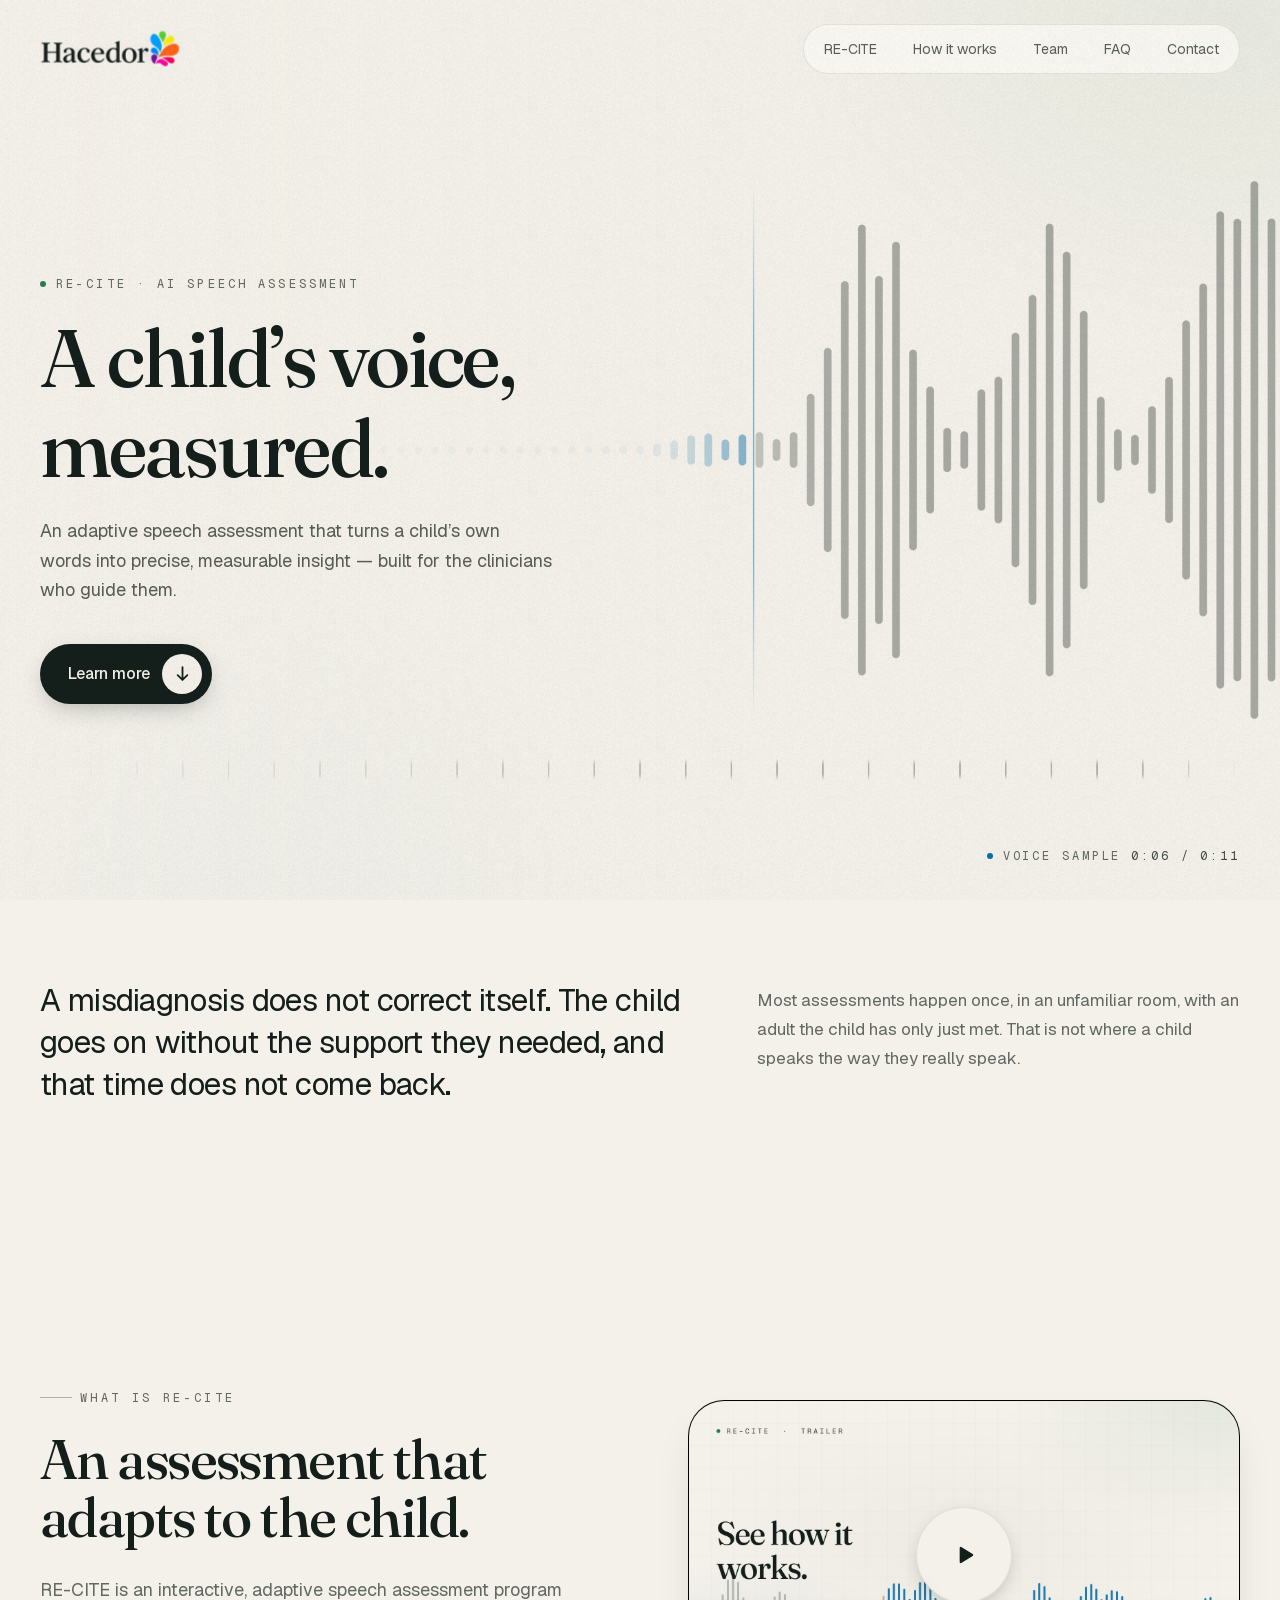
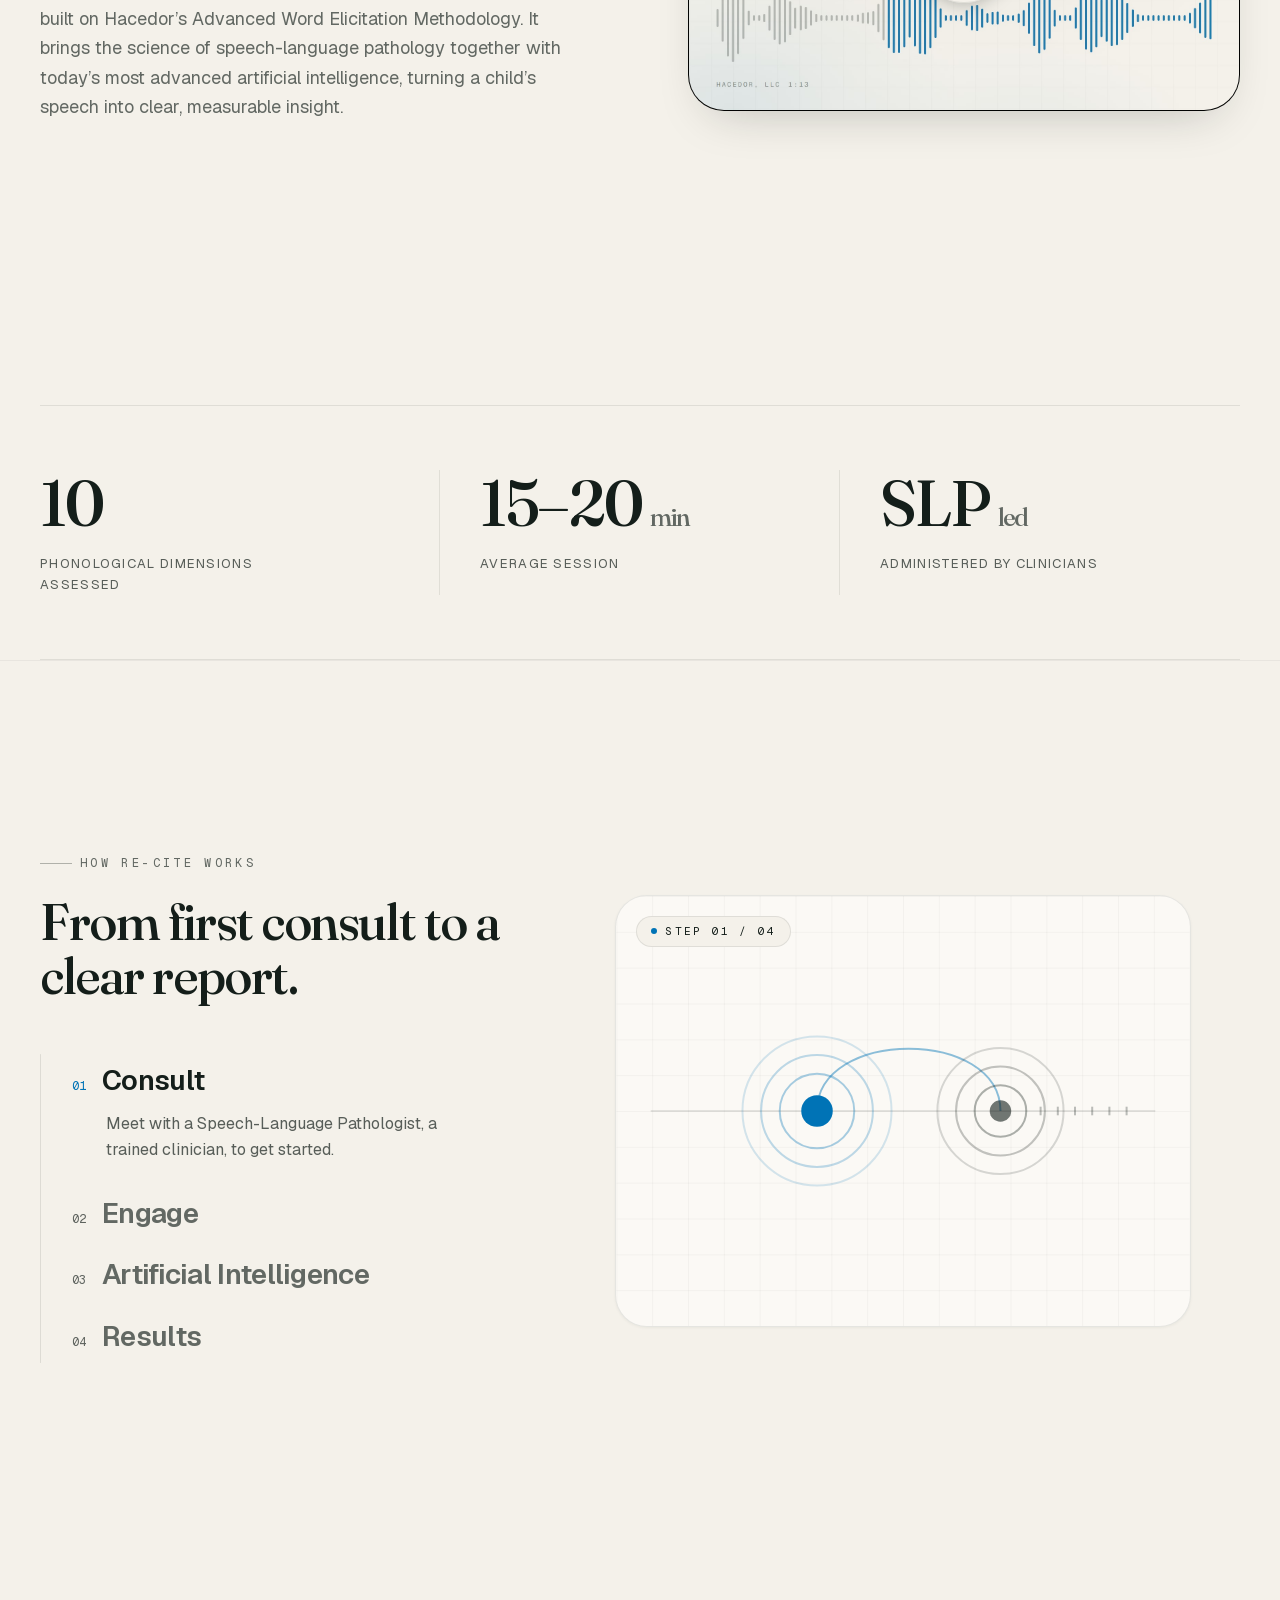
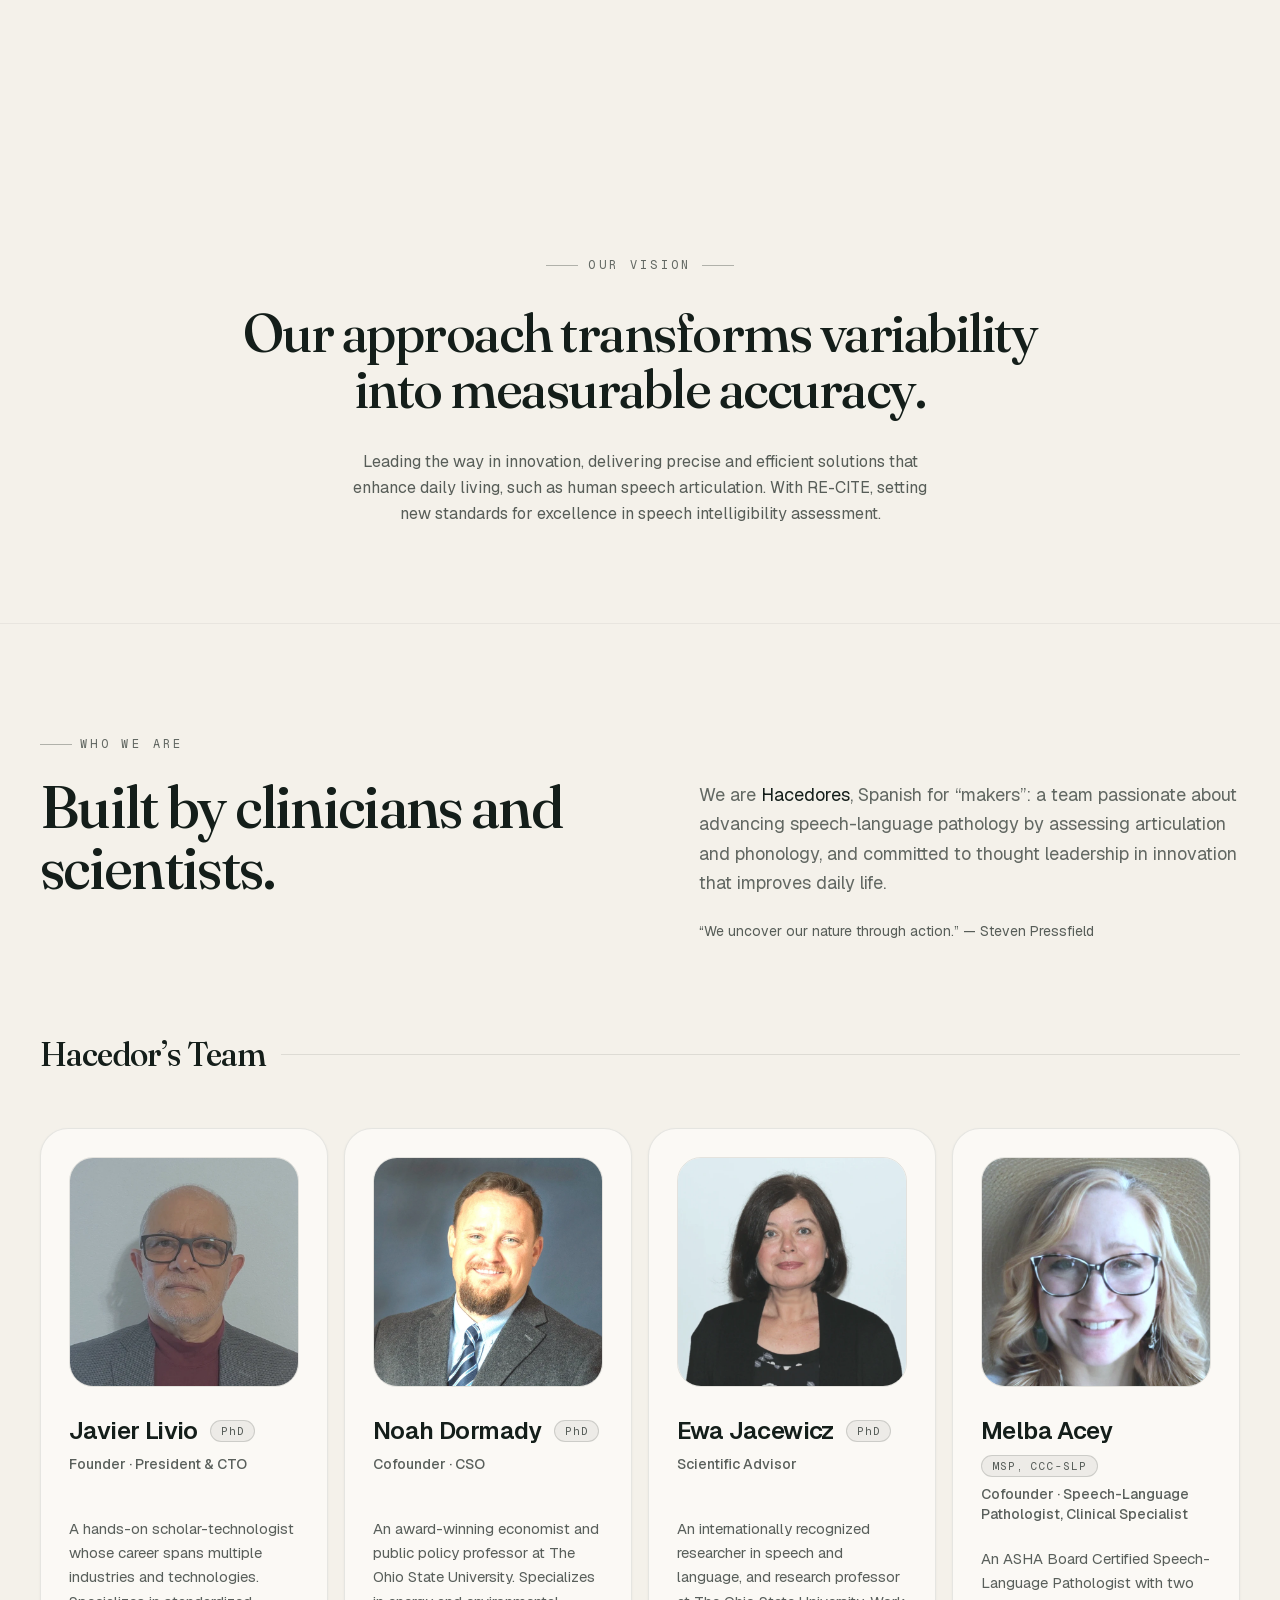
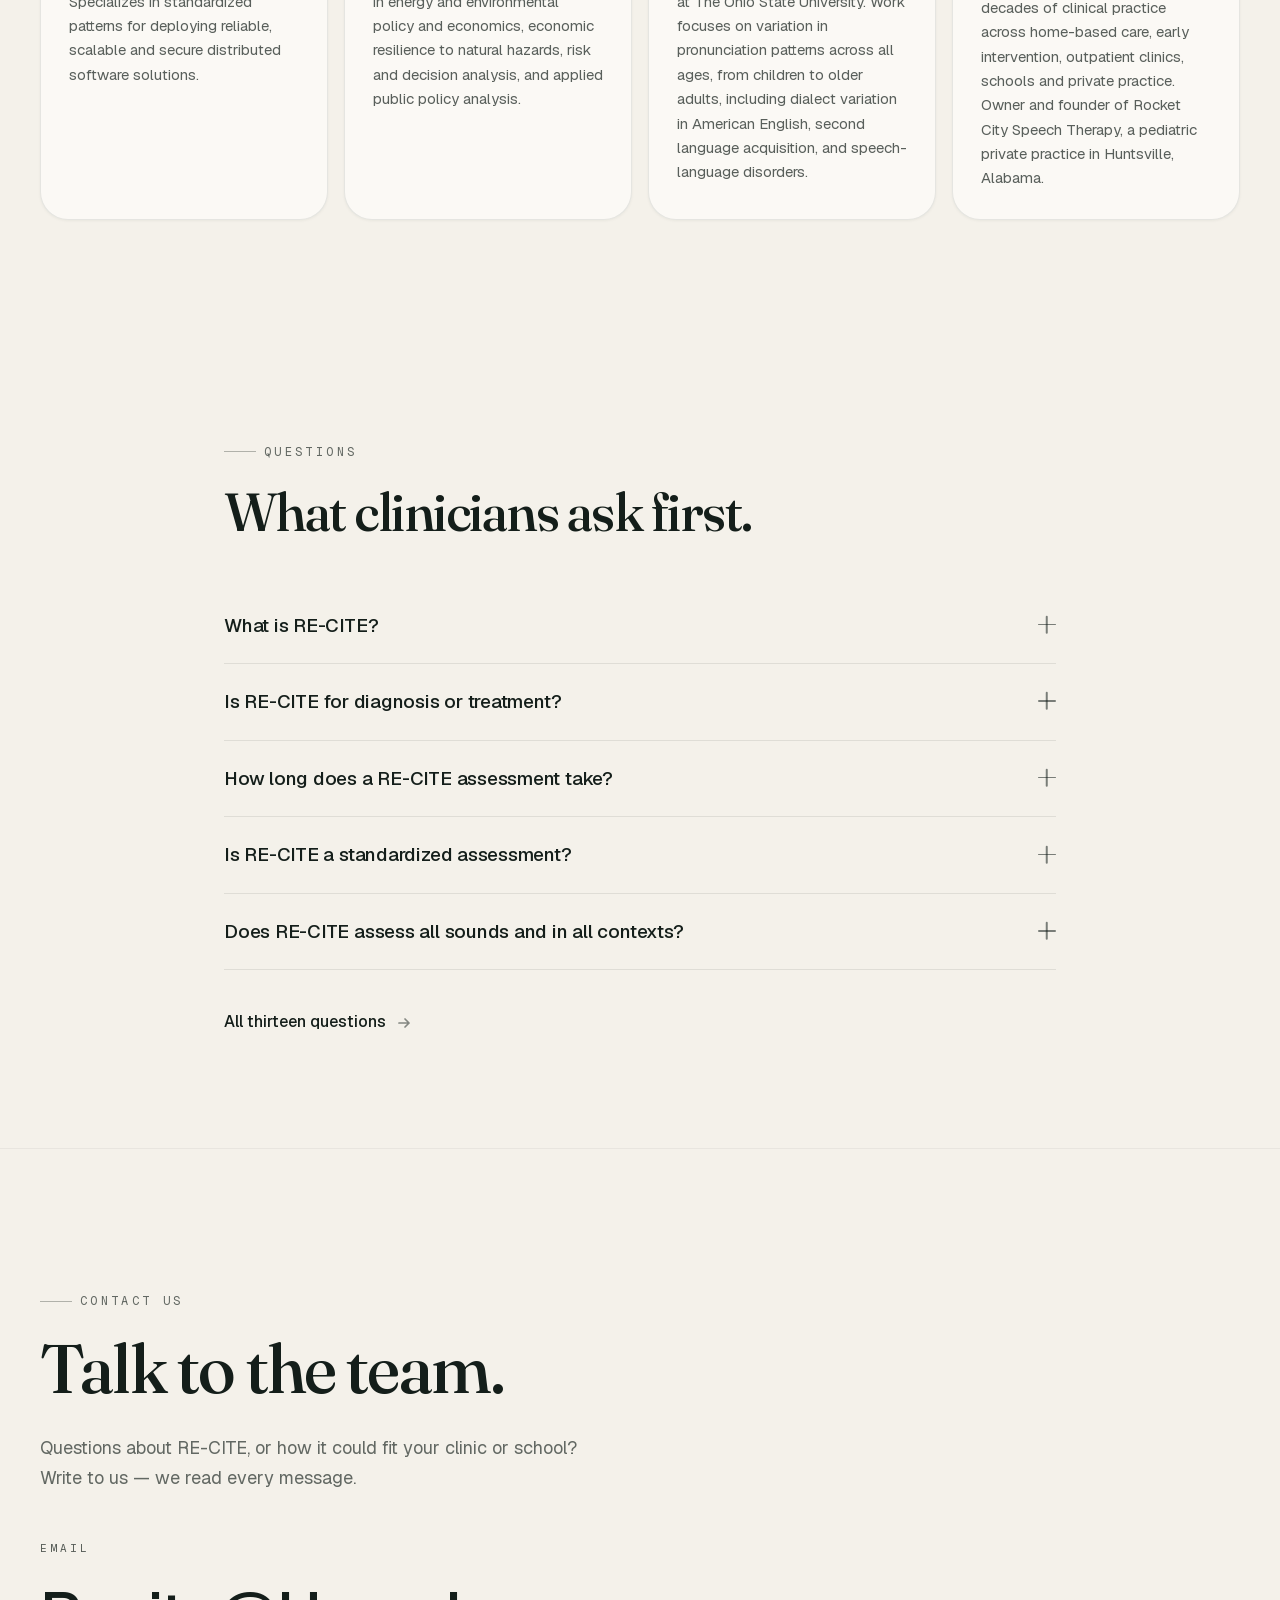
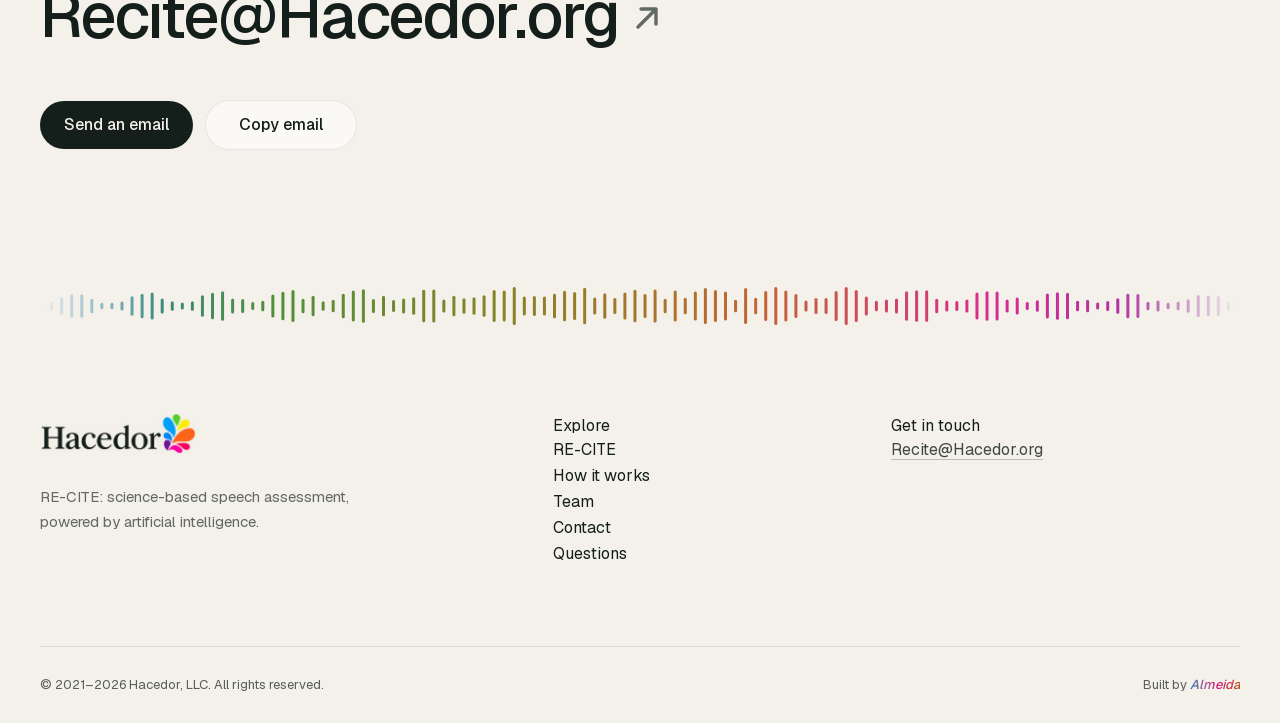
==== commit 8743b0d7: "Dejar el correo como unica salida Pedido de Javier: fuera la direccion, y ningun enlace que se lleve" ====
--- a/site/index.html
+++ b/site/index.html
@@ -78,14 +78,6 @@
         "logo": "https://hacedor.org/icons/icon-512.png",
         "description": "RE-CITE is an interactive and adaptive speech assessment program that integrates the science of speech-language pathology with today's most advanced artificial intelligence systems.",
         "email": "Recite@Hacedor.org",
-        "address": {
-          "@type": "PostalAddress",
-          "streetAddress": "6545 Market Ave N, Suite 100",
-          "addressLocality": "North Canton",
-          "addressRegion": "OH",
-          "postalCode": "44721",
-          "addressCountry": "US"
-        },
         "sameAs": ["https://www.linkedin.com/company/hacedor-llc/"]
       }
     </script>
@@ -1262,7 +1254,7 @@
               <div class="faq-answer">
                 <p>While the reports generated for each child from a RE-CITE session are standardized, RE-CITE itself is not a traditional standardized assessment. Instead, it is an adaptive tool, with no two sessions being identical. The AI engine learns from and adapts to each child in a unique, data-driven manner to provide personalized insights.</p>
                 <p>As highlighted in a recent ASHA publication, &ldquo;Psychometrically sound standardized tests can act as a piece of an assessment battery but should never act as the sole indicator of typical versus disordered development.&rdquo; This underscores the importance of incorporating tools like RE-CITE, which generate norm-referenced data while adapting to the individual, as part of a comprehensive approach to diagnosing speech sound disorders in children. By blending standardized reporting with adaptive assessment methods, RE-CITE supports a balanced and thorough evaluation process.</p>
-                <p class="faq-cite"><a href="https://doi.org/10.1044/2018_PERS-SIG1-2018-0018">Standardized Tests and the Diagnosis of Speech Sound Disorders</a>, Perspectives of the ASHA Special Interest Groups, Volume 4, Number 1, Pages 58&ndash;66.</p>
+                <p class="faq-cite">Standardized Tests and the Diagnosis of Speech Sound Disorders, Perspectives of the ASHA Special Interest Groups, Volume 4, Number 1, Pages 58&ndash;66. doi:10.1044/2018_PERS-SIG1-2018-0018</p>
               </div>
             </details>
             <details class="faq-item" id="all-sounds">
@@ -1273,7 +1265,7 @@
               <div class="faq-answer">
                 <p>RE-CITE is designed to assess a range of consonants and vowels at the word level, providing detailed insights into a child&rsquo;s speech production. While its current focus is on word-level assessments, future applications may include the capability to analyze conversational speech samples.</p>
                 <p>Research published in the Journal of Speech, Language, and Hearing Research highlights the value of single-word sampling, stating, &ldquo;On measures of intelligibility, speech accuracy, and phonemic inventory, obtaining a single-word sample proved to be a more informative method of differentiating children with speech sound disorders from typically developing children than connected speech samples.&rdquo; This evidence underscores the effectiveness of RE-CITE&rsquo;s word-level approach in supporting accurate and reliable assessments.</p>
-                <p class="faq-cite"><a href="https://doi.org/10.1044/2021_JSLHR-20-00172">Comparing the Informativeness of Single-Word Samples and Connected Speech Samples in Assessing Speech Sound Disorders</a>, Journal of Speech, Language, and Hearing Research, Volume 64, Number 11, Pages 4071&ndash;4084.</p>
+                <p class="faq-cite">Comparing the Informativeness of Single-Word Samples and Connected Speech Samples in Assessing Speech Sound Disorders, Journal of Speech, Language, and Hearing Research, Volume 64, Number 11, Pages 4071&ndash;4084. doi:10.1044/2021_JSLHR-20-00172</p>
               </div>
             </details>
 
@@ -1345,40 +1337,6 @@
               </div>
             </div>
           </div>
-
-          <div class="contact-side" data-rise style="--rise-delay: 0.2s">
-            <div class="contact-card panel">
-              <div class="contact-radar" aria-hidden="true">
-                <span style="width: 100%; height: 100%; opacity: 1"></span>
-                <span style="width: 72%; height: 72%; opacity: 0.88"></span>
-                <span style="width: 46%; height: 46%; opacity: 0.76"></span>
-                <span style="width: 24%; height: 24%; opacity: 0.64"></span>
-                <span class="pin"></span>
-              </div>
-
-              <p class="contact-label">Visit us</p>
-
-              <address class="contact-address">
-                <span>6545 Market Ave N</span>
-                <span>Suite 100</span>
-                <span>North Canton, OH 44721</span>
-              </address>
-
-              <a
-                class="contact-directions"
-                href="https://www.google.com/maps/search/?api=1&amp;query=6545%20Market%20Ave%20N%20Suite%20100%2C%20North%20Canton%2C%20OH%2044721"
-              >
-                Get directions
-                <svg viewBox="0 0 16 16" fill="none" aria-hidden="true">
-                  <path
-                    d="M3.5 12.5 12.5 3.5M5 3.5h7.5V11"
-                    stroke="currentColor" stroke-width="1.7"
-                    stroke-linecap="round" stroke-linejoin="round"
-                  />
-                </svg>
-              </a>
-            </div>
-          </div>
         </div>
       </section>
     </main>
@@ -1407,17 +1365,6 @@
               RE-CITE: science-based speech assessment, powered by artificial
               intelligence.
             </p>
-            <a
-              class="footer-linkedin"
-              href="https://www.linkedin.com/company/hacedor-llc/posts/?feedView=all"
-            >
-              <svg width="18" height="18" viewBox="0 0 24 24" fill="currentColor" aria-hidden="true">
-                <path
-                  d="M20.45 20.45h-3.56v-5.57c0-1.33-.03-3.04-1.85-3.04-1.85 0-2.14 1.45-2.14 2.94v5.67H9.35V9h3.41v1.56h.05c.48-.9 1.64-1.85 3.37-1.85 3.6 0 4.27 2.37 4.27 5.46v6.28ZM5.34 7.43a2.06 2.06 0 1 1 0-4.12 2.06 2.06 0 0 1 0 4.12ZM7.12 20.45H3.56V9h3.56v11.45ZM22.22 0H1.77C.79 0 0 .77 0 1.73v20.54C0 23.23.79 24 1.77 24h20.45c.98 0 1.78-.77 1.78-1.73V1.73C24 .77 23.2 0 22.22 0Z"
-                />
-              </svg>
-              LinkedIn
-            </a>
           </div>
 
           <nav class="footer-nav" aria-label="Footer">
@@ -1439,34 +1386,11 @@
               >Recite@Hacedor.org</a
             >
           </div>
-
-          <div>
-            <p class="footer-col-title">Visit us</p>
-            <address class="footer-address">
-              <span>6545 Market Ave N</span>
-              <span>Suite 100</span>
-              <span>North Canton, OH 44721</span>
-            </address>
-            <a
-              class="footer-link footer-link-underlined footer-directions"
-              href="https://www.google.com/maps/search/?api=1&amp;query=6545%20Market%20Ave%20N%20Suite%20100%2C%20North%20Canton%2C%20OH%2044721"
-            >
-              Get directions
-            </a>
-          </div>
         </div>
 
         <div class="footer-bottom">
           <p>&copy; 2021&ndash;<span data-year>2026</span> Hacedor, LLC. All rights reserved.</p>
-          <p>
-            Built by
-            <a
-              class="footer-builder"
-              href="https://www.linkedin.com/in/thiago-almeida-865744334"
-            >
-              Almeida<span class="sr-only"> on LinkedIn</span>
-            </a>
-          </p>
+          <p>Built by <span class="footer-builder">Almeida</span></p>
         </div>
       </div>
     </footer>
--- a/site/css/site.css
+++ b/site/css/site.css
@@ -849,57 +849,6 @@
   color: rgba(20, 30, 26, 0.65);
 }
 
-.footer-linkedin {
-  display: inline-flex;
-  align-items: center;
-  gap: 0.625rem;
-  margin-top: 1.75rem;
-  padding: 0.5rem 1rem 0.5rem 0.875rem;
-  border: 1px solid rgba(20, 30, 26, 0.15);
-  border-radius: 999px;
-  background: rgba(20, 30, 26, 0.04);
-  font-size: 0.875rem;
-  line-height: 1.25rem;
-  font-weight: 500;
-  color: rgba(20, 30, 26, 0.8);
-  transition: all 0.15s cubic-bezier(0.4, 0, 0.2, 1);
-}
-
-.footer-linkedin:hover {
-  translate: 0 -0.125rem;
-  border-color: rgba(20, 30, 26, 0.35);
-  background: rgba(20, 30, 26, 0.1);
-  color: var(--ink);
-}
-
-.footer-col-title {
-  margin-bottom: 1.25rem;
-  font-family: var(--font-mono);
-  font-size: 11px;
-  text-transform: uppercase;
-  letter-spacing: 0.28em;
-  color: rgba(20, 30, 26, 0.7);
-}
-
-/* The links are small, so each one carries a thumb-sized hit area. The
-   negative margin keeps that padding from moving them off the column edge
-   their neighbours line up on. */
-.footer-link {
-  display: inline-flex;
-  align-items: center;
-  min-height: 2.75rem;
-  margin-left: -0.25rem;
-  padding-inline: 0.25rem;
-  border-radius: 0.25rem;
-  font-size: 15px;
-  color: rgba(20, 30, 26, 0.7);
-  transition: color 0.15s cubic-bezier(0.4, 0, 0.2, 1);
-}
-
-.footer-link:hover {
-  color: var(--ink);
-}
-
 .footer-nav li + li {
   margin-top: 0.125rem;
 }
@@ -919,21 +868,6 @@
   text-decoration-color: var(--ink);
 }
 
-.footer-address {
-  font-size: 15px;
-  font-style: normal;
-  line-height: 1.625;
-  color: rgba(20, 30, 26, 0.7);
-}
-
-.footer-address span {
-  display: block;
-}
-
-.footer-directions {
-  margin-top: 0.5rem;
-}
-
 .footer-bottom {
   display: flex;
   flex-direction: column;
@@ -945,12 +879,9 @@
 }
 
 /* The one place the logo's own colours are allowed to run at full strength:
-   as a signature, not as type that has to be read at a glance. */
+   as a signature, not as type that has to be read at a glance. It is a
+   credit, not a link, so it carries no underline and nothing to click. */
 .footer-builder {
-  display: inline-flex;
-  align-items: center;
-  margin-block: -0.5rem;
-  padding-block: 0.5rem;
   /* Interpolated in OKLab, not sRGB: through that space the blue-to-pink
      run keeps its chroma instead of dipping through a muddy violet. */
   background-image: linear-gradient(
@@ -964,14 +895,6 @@
   color: transparent;
   font-weight: 500;
   font-style: italic;
-  text-decoration: underline;
-  text-decoration-color: var(--line);
-  text-underline-offset: 4px;
-  transition: all 0.15s cubic-bezier(0.4, 0, 0.2, 1);
-}
-
-.footer-builder:hover {
-  text-decoration-color: var(--muted);
 }
 
 @media (min-width: 640px) {
@@ -997,7 +920,7 @@
 
 @media (min-width: 1024px) {
   .footer-main {
-    grid-template-columns: 1.6fr 1fr 1.2fr 1.2fr;
+    grid-template-columns: 1.6fr 1fr 1.2fr;
     column-gap: 3rem;
     padding-block: 5rem;
   }
@@ -1360,20 +1283,59 @@
   }
 }
 
-/* With a pointer there is room to let the bar step out of the way while the
-   video plays, and bring it back on hover or when it is paused. */
-@media (min-width: 768px) {
-  .video-player[data-started] .vp-bar {
-    opacity: 0;
-    translate: 0 0.5rem;
-  }
-
-  .video-player[data-started]:hover .vp-bar,
-  .video-player[data-started]:focus-within .vp-bar,
-  .video-player[data-started]:not([data-playing]) .vp-bar {
-    opacity: 1;
-    translate: none;
-  }
+/* While the video plays, the controls step out of the way, and the pointer
+   goes with them.
+
+   Hover cannot decide this. The pointer is already sitting on the player
+   the instant the visitor clicks to start, so a hover rule would keep the
+   bar on screen for the whole video — which is the opposite of what it is
+   for. What matters is whether the visitor is doing something, not where
+   the pointer happens to rest, so the script marks the player [data-idle]
+   after a few seconds without input and clears it on the first movement,
+   on keyboard focus, and whenever the video is paused. */
+.video-player[data-idle] .vp-bar {
+  pointer-events: none;
+  opacity: 0;
+  translate: 0 0.5rem;
+}
+
+.video-player[data-idle],
+.video-player[data-idle] video {
+  cursor: none;
+}
+
+/* In full screen the player takes the shape of the screen, and on a phone
+   held upright with rotation locked that shape is a tall rectangle. The
+   video is 16:9, so filling it would crop away most of the frame and
+   magnify what is left — which is what it was doing. Full screen is the
+   one place where showing the whole picture matters more than filling the
+   box, so the video is allowed to letterbox against the black.
+
+   Written twice on purpose. The attribute is ours and always arrives; the
+   pseudo-class lands a frame earlier and spares the flash of a cropped
+   frame while the browser finishes the switch. They cannot share one
+   selector list: a browser that does not know the pseudo-class would
+   throw away the attribute along with it. */
+.video-player[data-full] {
+  aspect-ratio: auto;
+  border: 0;
+  border-radius: 0;
+  box-shadow: none;
+}
+
+.video-player[data-full] video {
+  object-fit: contain;
+}
+
+.video-player:fullscreen {
+  aspect-ratio: auto;
+  border: 0;
+  border-radius: 0;
+  box-shadow: none;
+}
+
+.video-player:fullscreen video {
+  object-fit: contain;
 }
 
 /* =========================================================================
@@ -1845,12 +1807,16 @@
   color: rgba(20, 30, 26, 0.7);
 }
 
+/* The address is the whole point of this section now that nothing else
+   competes with it, and it has the full row to itself, so it is allowed
+   to grow into it rather than sit at the size it had when it shared the
+   space with a card. */
 .contact-email {
   display: inline-flex;
   max-width: 100%;
   align-items: center;
   gap: 0.75rem;
-  font-size: clamp(1.5rem, 3.6vw, 3.25rem);
+  font-size: clamp(1.5rem, 5vw, 4.5rem);
   font-weight: 500;
   letter-spacing: -0.03em;
   color: var(--ink);
@@ -1945,94 +1911,6 @@
   gap: 0.5rem;
 }
 
-.contact-card {
-  position: relative;
-  overflow: hidden;
-  border-radius: 1.75rem;
-  padding: 1.75rem;
-}
-
-/* Location motif: rings around a point, bled off the corner. */
-.contact-radar {
-  pointer-events: none;
-  position: absolute;
-  right: -5rem;
-  top: -5rem;
-  width: 18rem;
-  height: 18rem;
-}
-
-.contact-radar span {
-  position: absolute;
-  left: 50%;
-  top: 50%;
-  transform: translate(-50%, -50%);
-  border: 1px solid rgba(20, 30, 26, 0.08);
-  border-radius: 999px;
-}
-
-.contact-radar .pin {
-  width: 0.75rem;
-  height: 0.75rem;
-  border: 0;
-  background: var(--accent);
-}
-
-.contact-card > p {
-  position: relative;
-}
-
-.contact-address {
-  position: relative;
-  margin-top: 1.25rem;
-  font-size: 1.5rem;
-  line-height: 1.375;
-  font-weight: 500;
-  font-style: normal;
-  letter-spacing: -0.025em;
-  color: var(--ink);
-}
-
-.contact-address span {
-  display: block;
-}
-
-.contact-directions {
-  position: relative;
-  margin-top: 2rem;
-  display: inline-flex;
-  align-items: center;
-  gap: 0.5rem;
-  border: 1px solid rgba(20, 30, 26, 0.15);
-  border-radius: 999px;
-  background: rgba(20, 30, 26, 0.05);
-  padding: 0.625rem 1.25rem;
-  font-size: 0.875rem;
-  line-height: 1.25rem;
-  font-weight: 500;
-  color: var(--ink);
-  transition:
-    border-color 0.15s cubic-bezier(0.4, 0, 0.2, 1),
-    background-color 0.15s cubic-bezier(0.4, 0, 0.2, 1);
-}
-
-.contact-directions:hover {
-  border-color: rgba(20, 30, 26, 0.3);
-  background: rgba(20, 30, 26, 0.1);
-}
-
-.contact-directions svg {
-  width: 1rem;
-  height: 1rem;
-  color: rgba(20, 30, 26, 0.7);
-  transition: all 0.3s cubic-bezier(0.4, 0, 0.2, 1);
-}
-
-.contact-directions:hover svg {
-  translate: 0.125rem -0.125rem;
-  color: var(--ink);
-}
-
 @media (min-width: 640px) {
   .contact {
     padding: 9rem 2.5rem 8rem;
@@ -2052,14 +1930,6 @@
     font-size: 1rem;
     line-height: 1.5rem;
   }
-
-  .contact-card {
-    padding: 2.25rem;
-  }
-
-  .contact-address {
-    font-size: 1.75rem;
-  }
 }
 
 @media (min-width: 1024px) {
@@ -2069,12 +1939,7 @@
   }
 
   .contact-main {
-    grid-column: span 7;
-  }
-
-  .contact-side {
-    grid-column: span 5;
-    align-self: end;
+    grid-column: span 12;
   }
 }
 
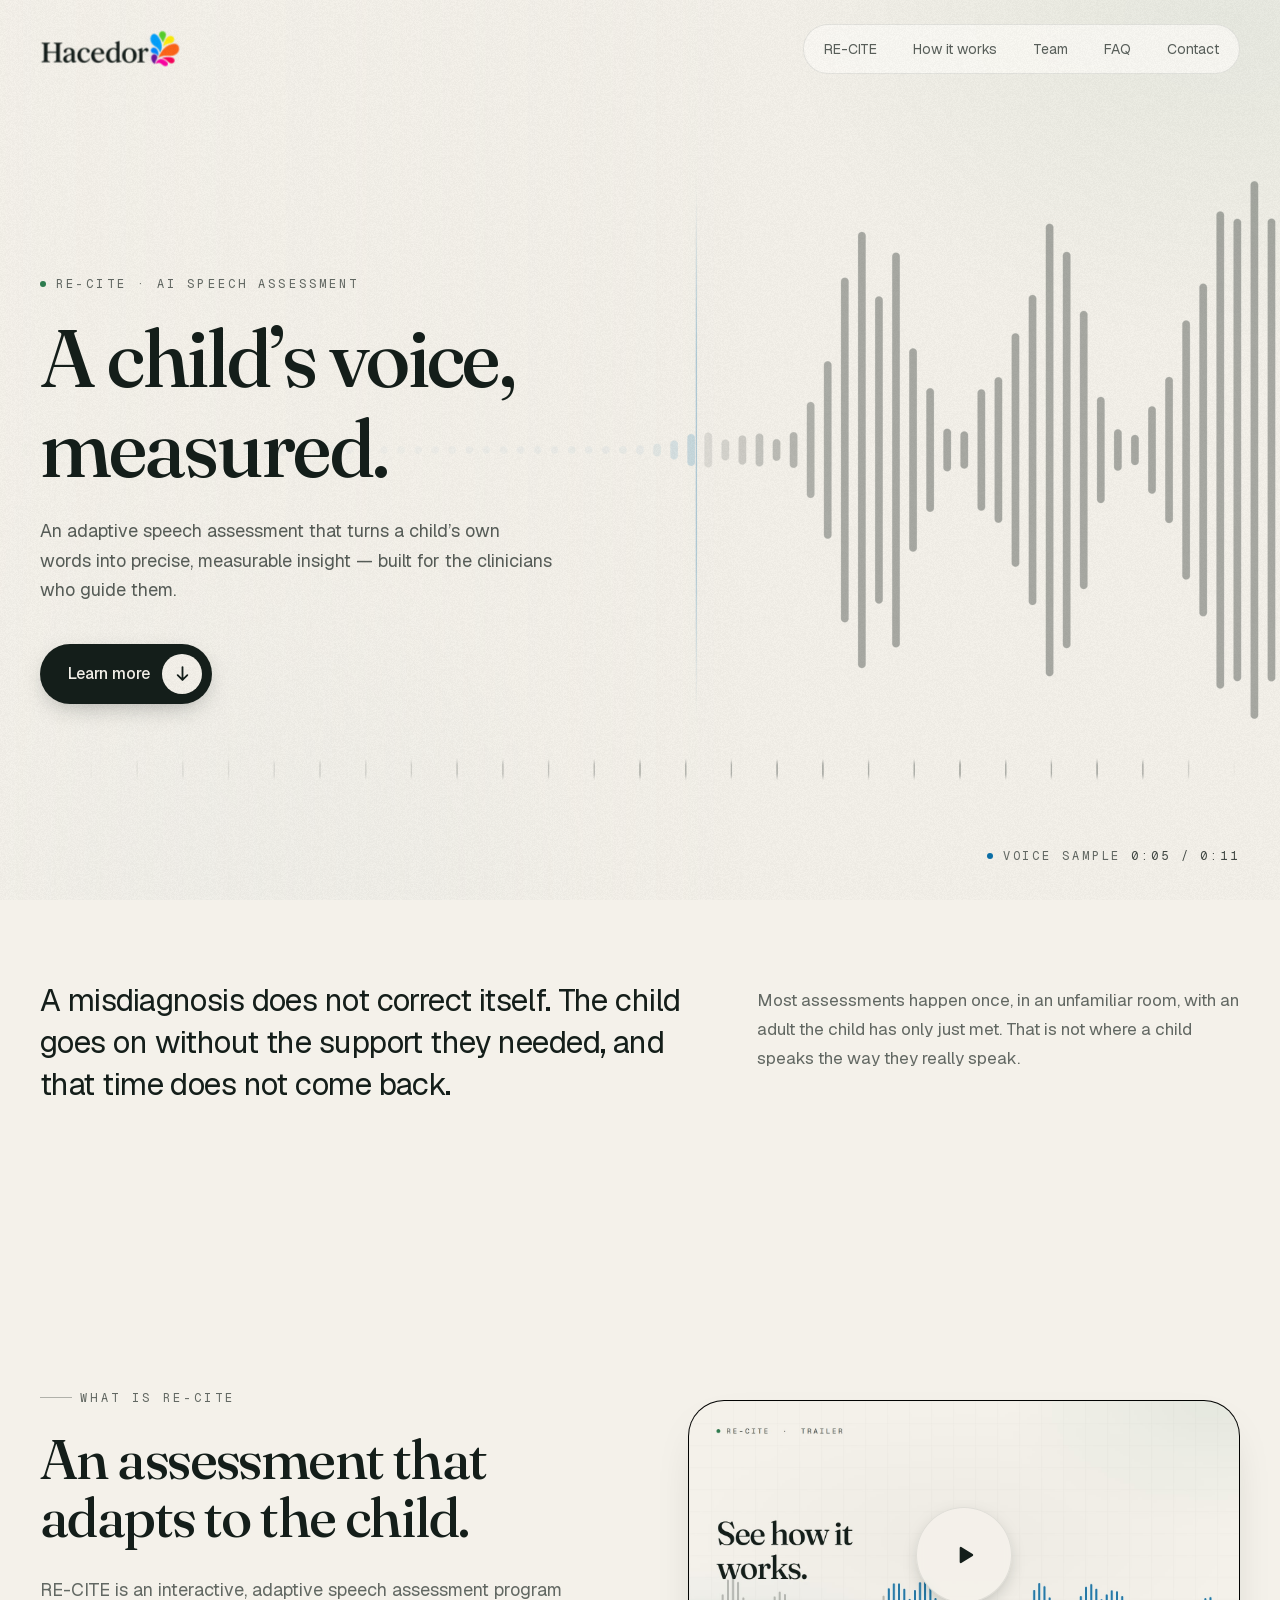
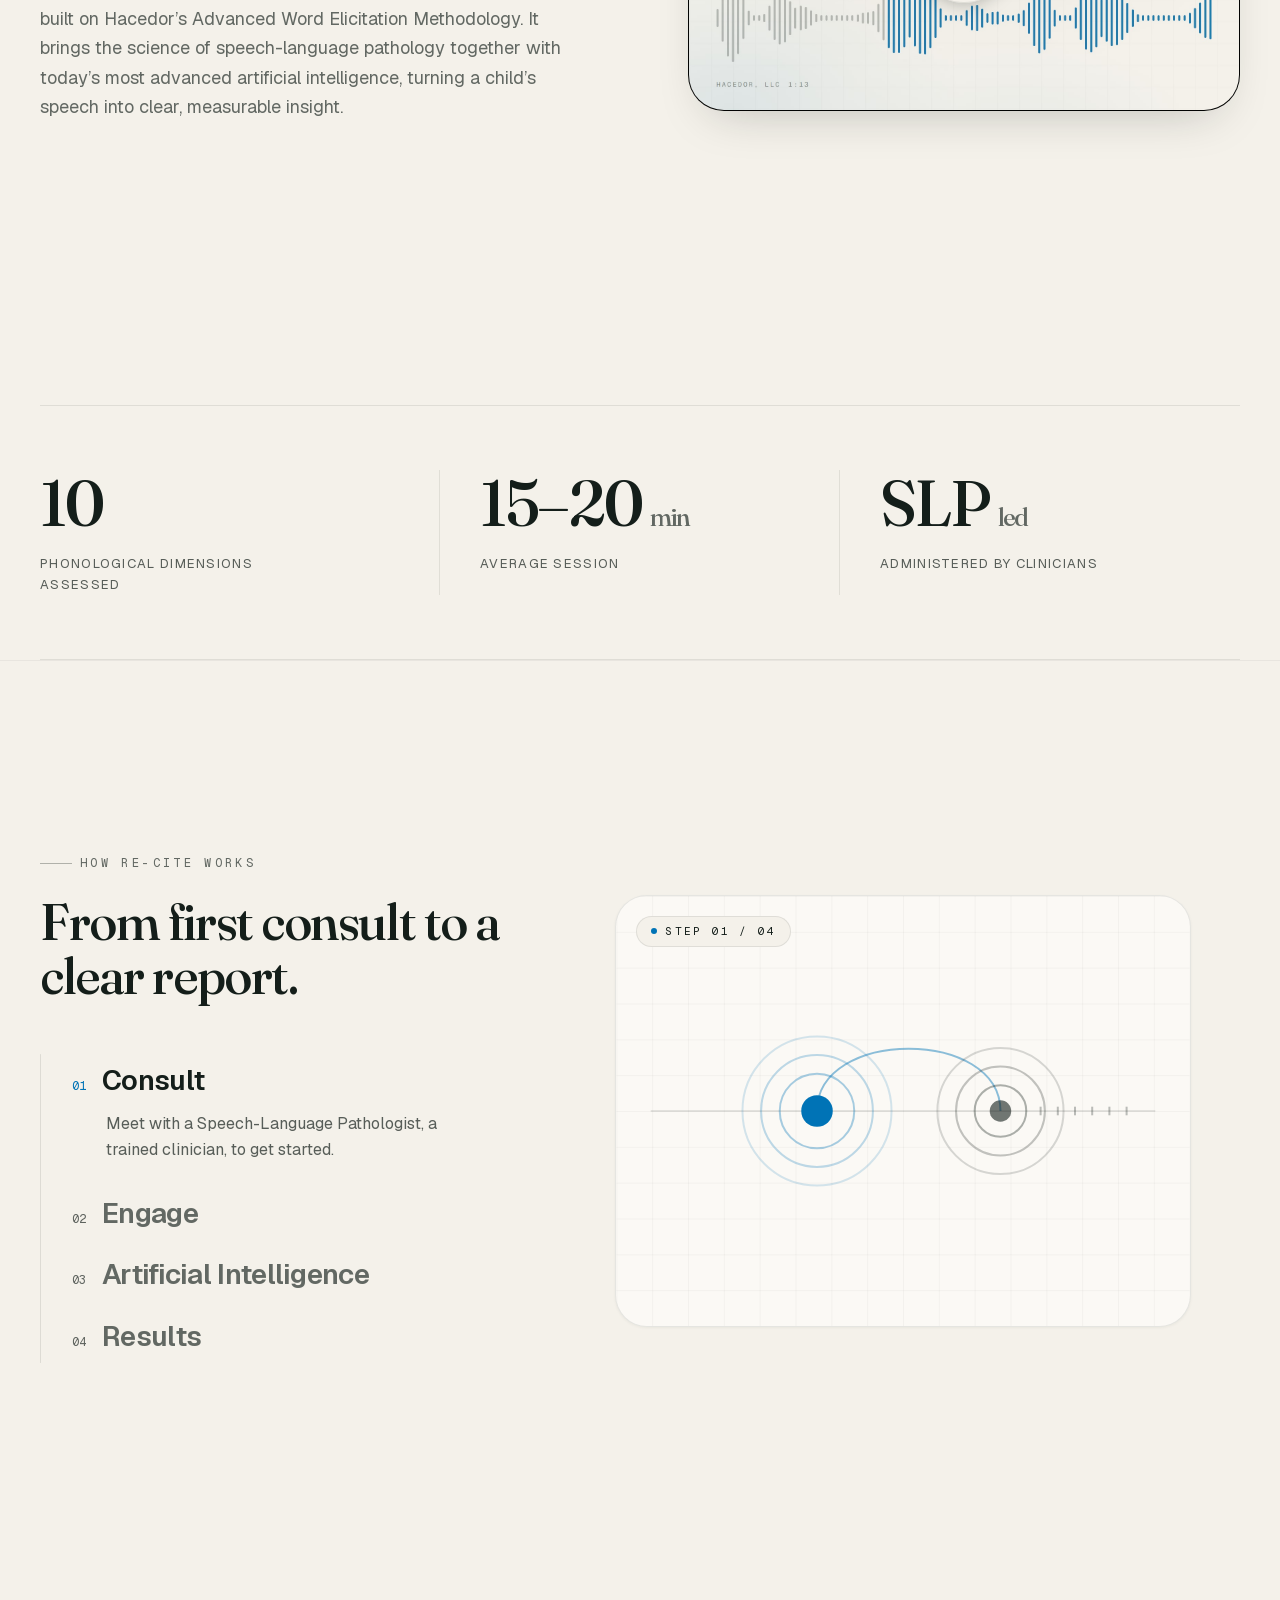
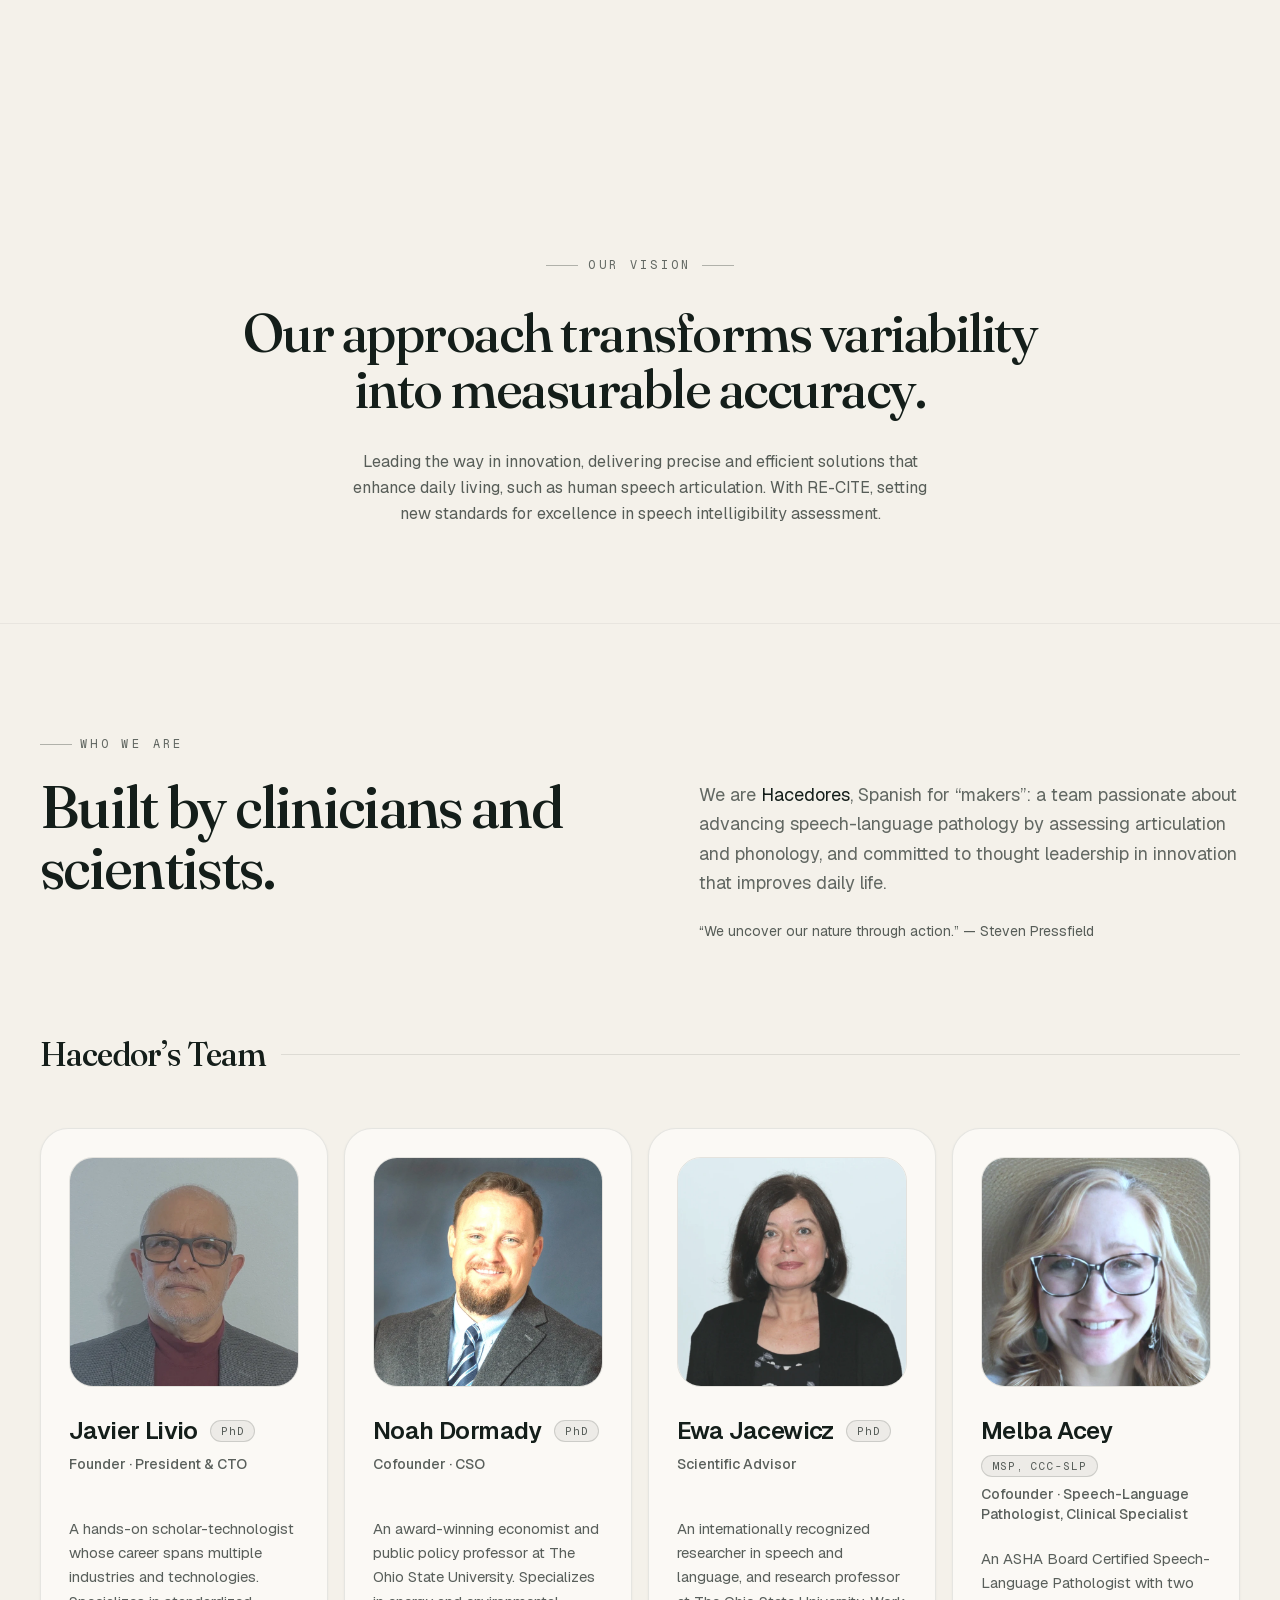
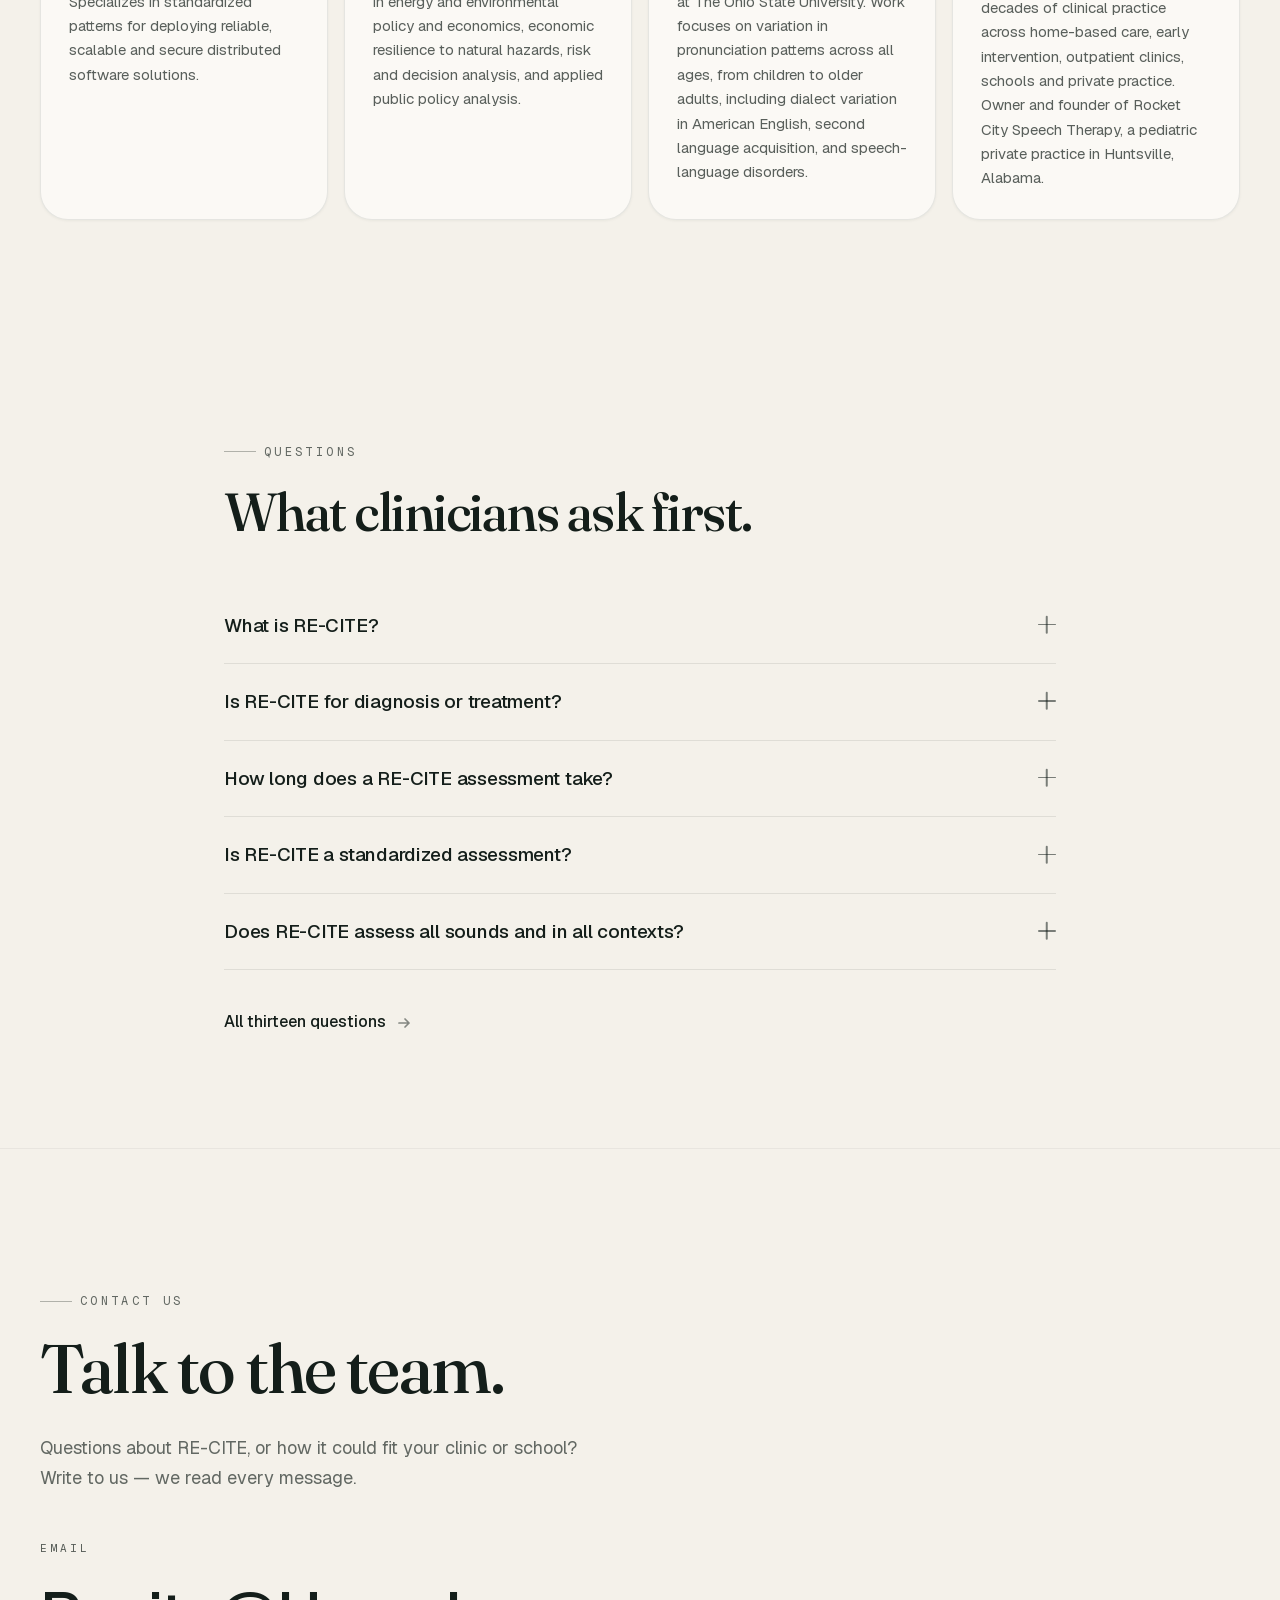
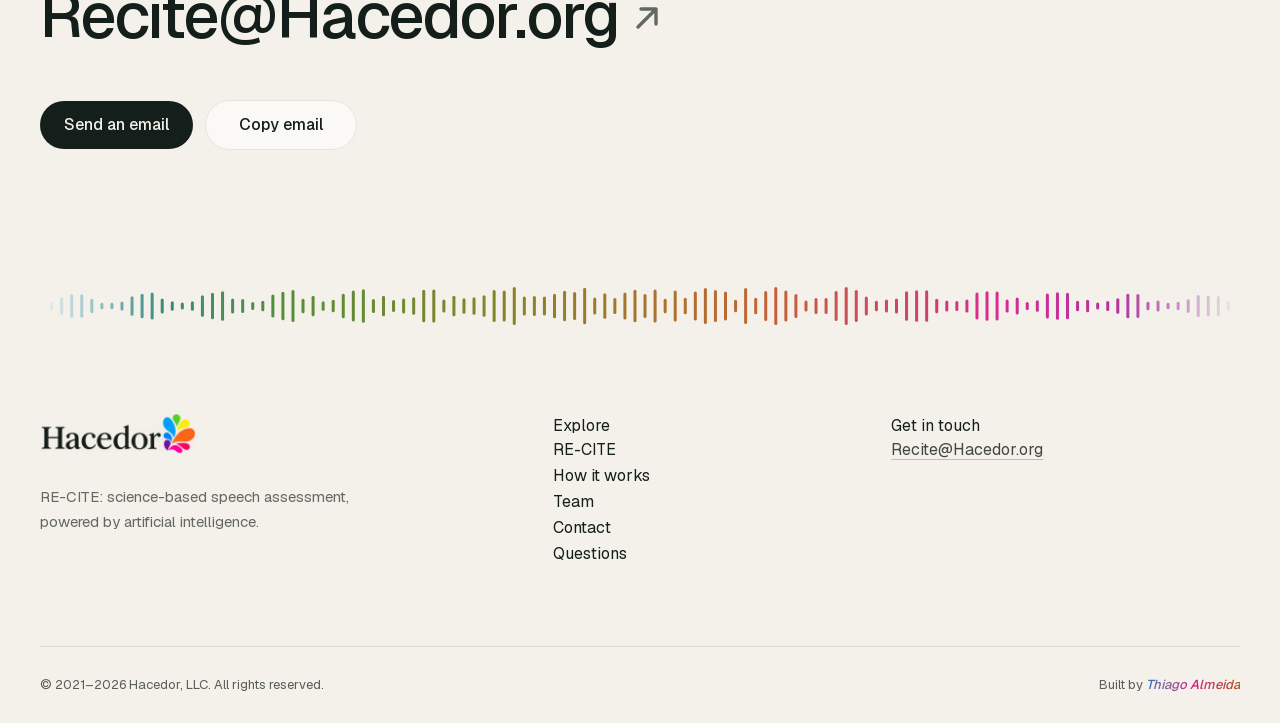
==== commit b254d651: "Firmar con el nombre completo "Almeida" funcionaba cuando era un enlace: el nombre no identificaba a" ====
--- a/site/index.html
+++ b/site/index.html
@@ -1390,7 +1390,7 @@
 
         <div class="footer-bottom">
           <p>&copy; 2021&ndash;<span data-year>2026</span> Hacedor, LLC. All rights reserved.</p>
-          <p>Built by <span class="footer-builder">Almeida</span></p>
+          <p>Built by <span class="footer-builder">Thiago Almeida</span></p>
         </div>
       </div>
     </footer>
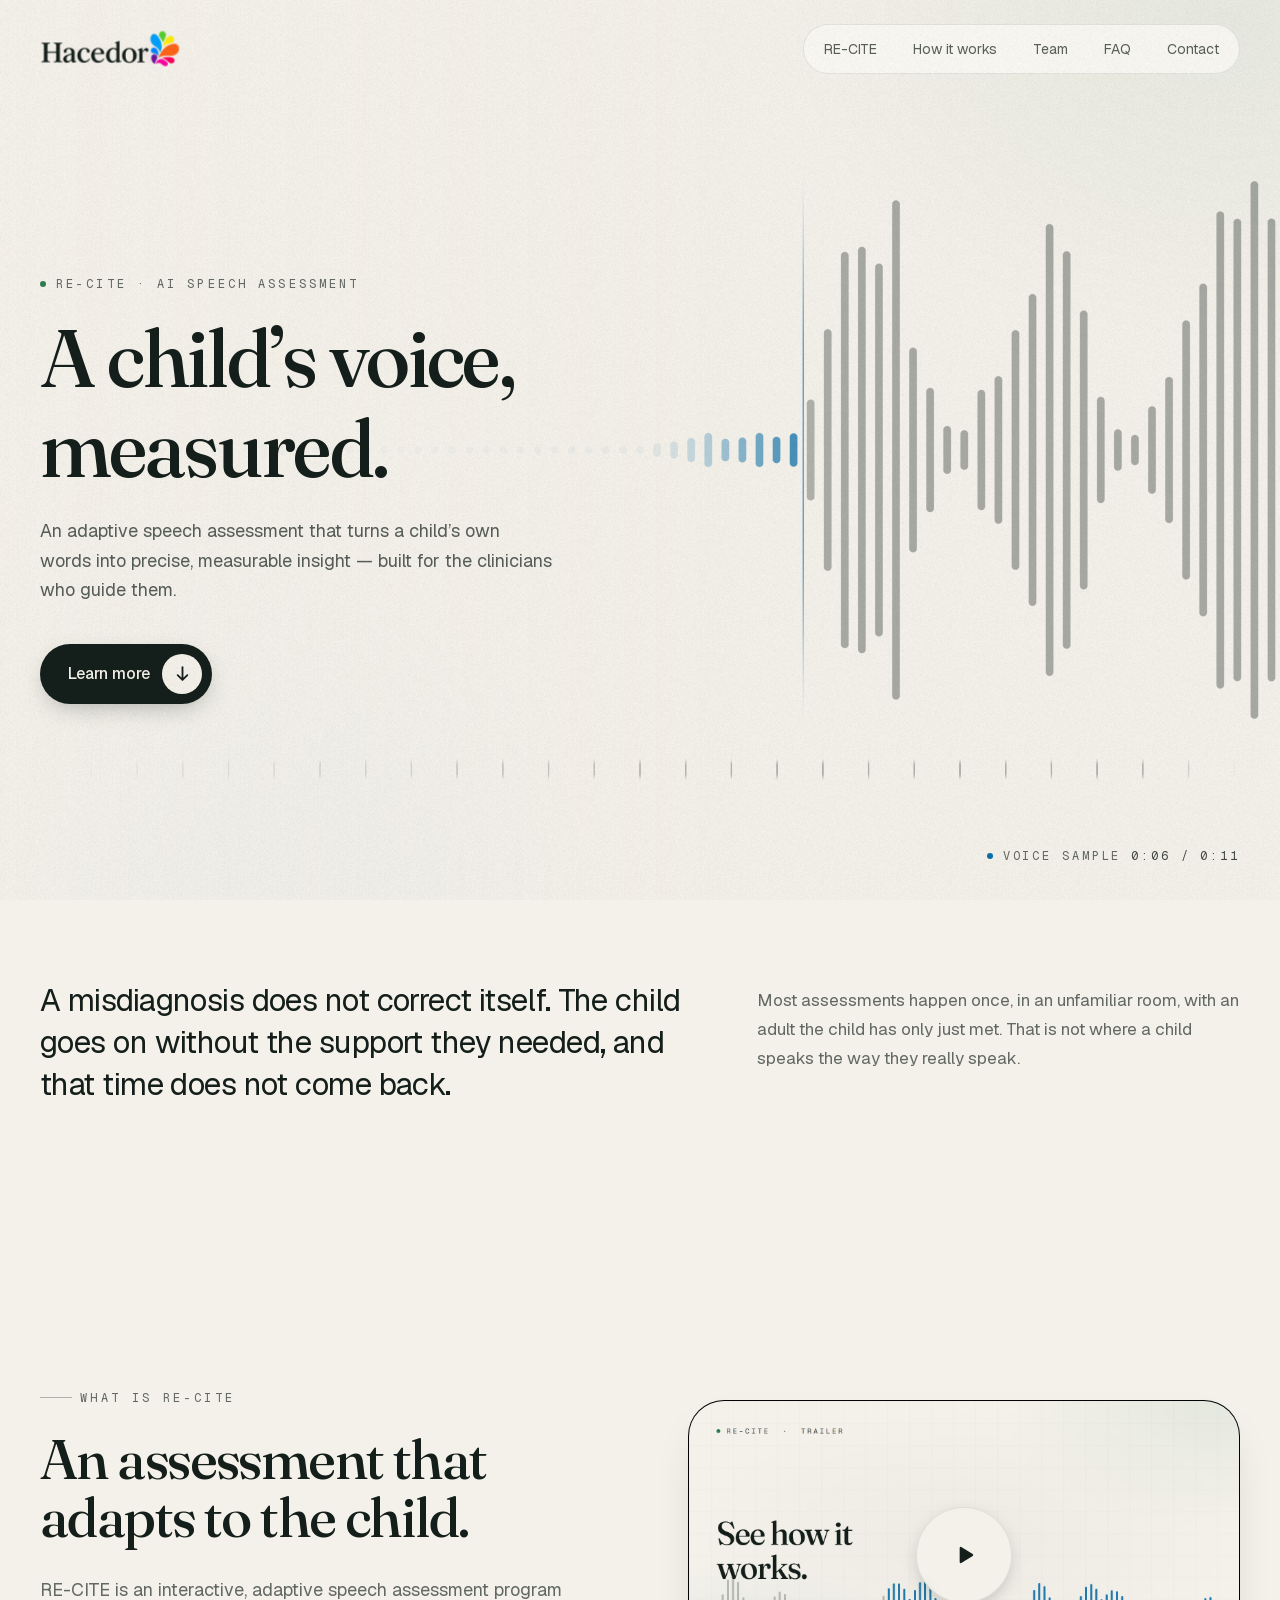
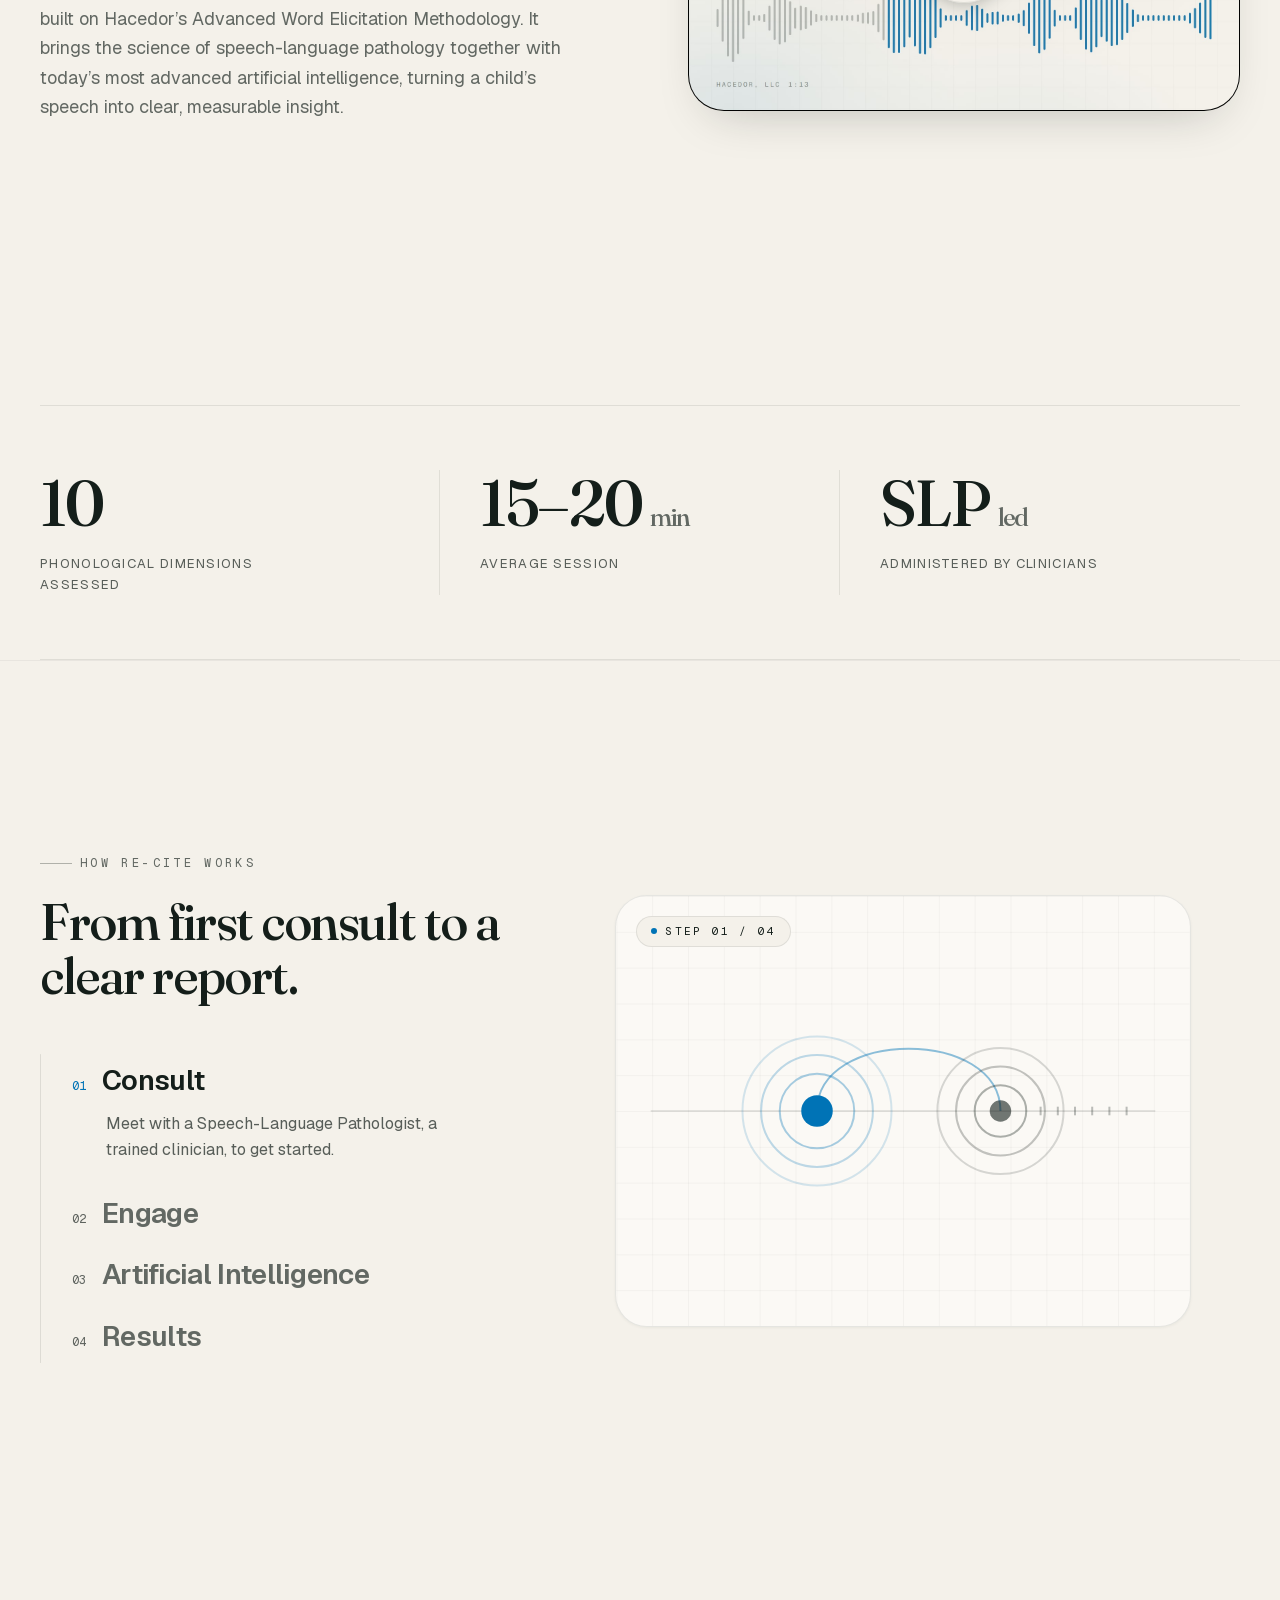
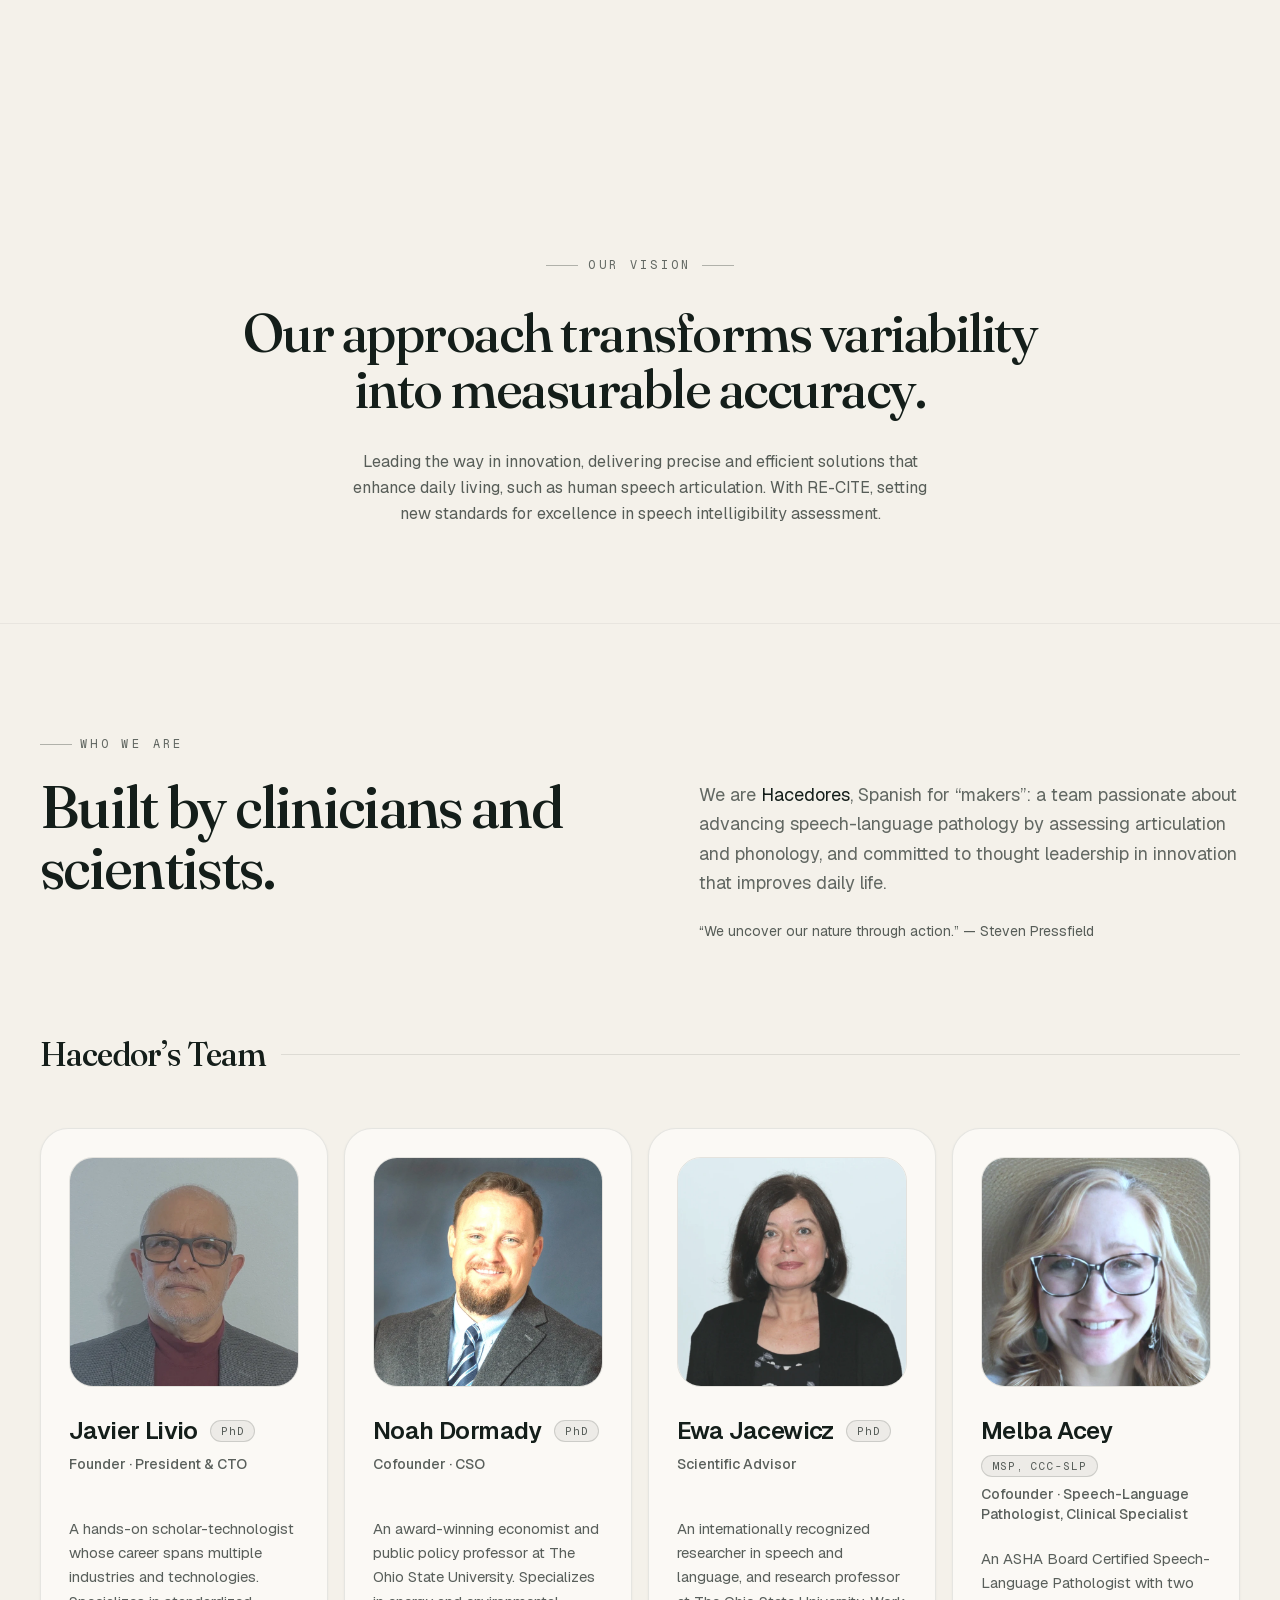
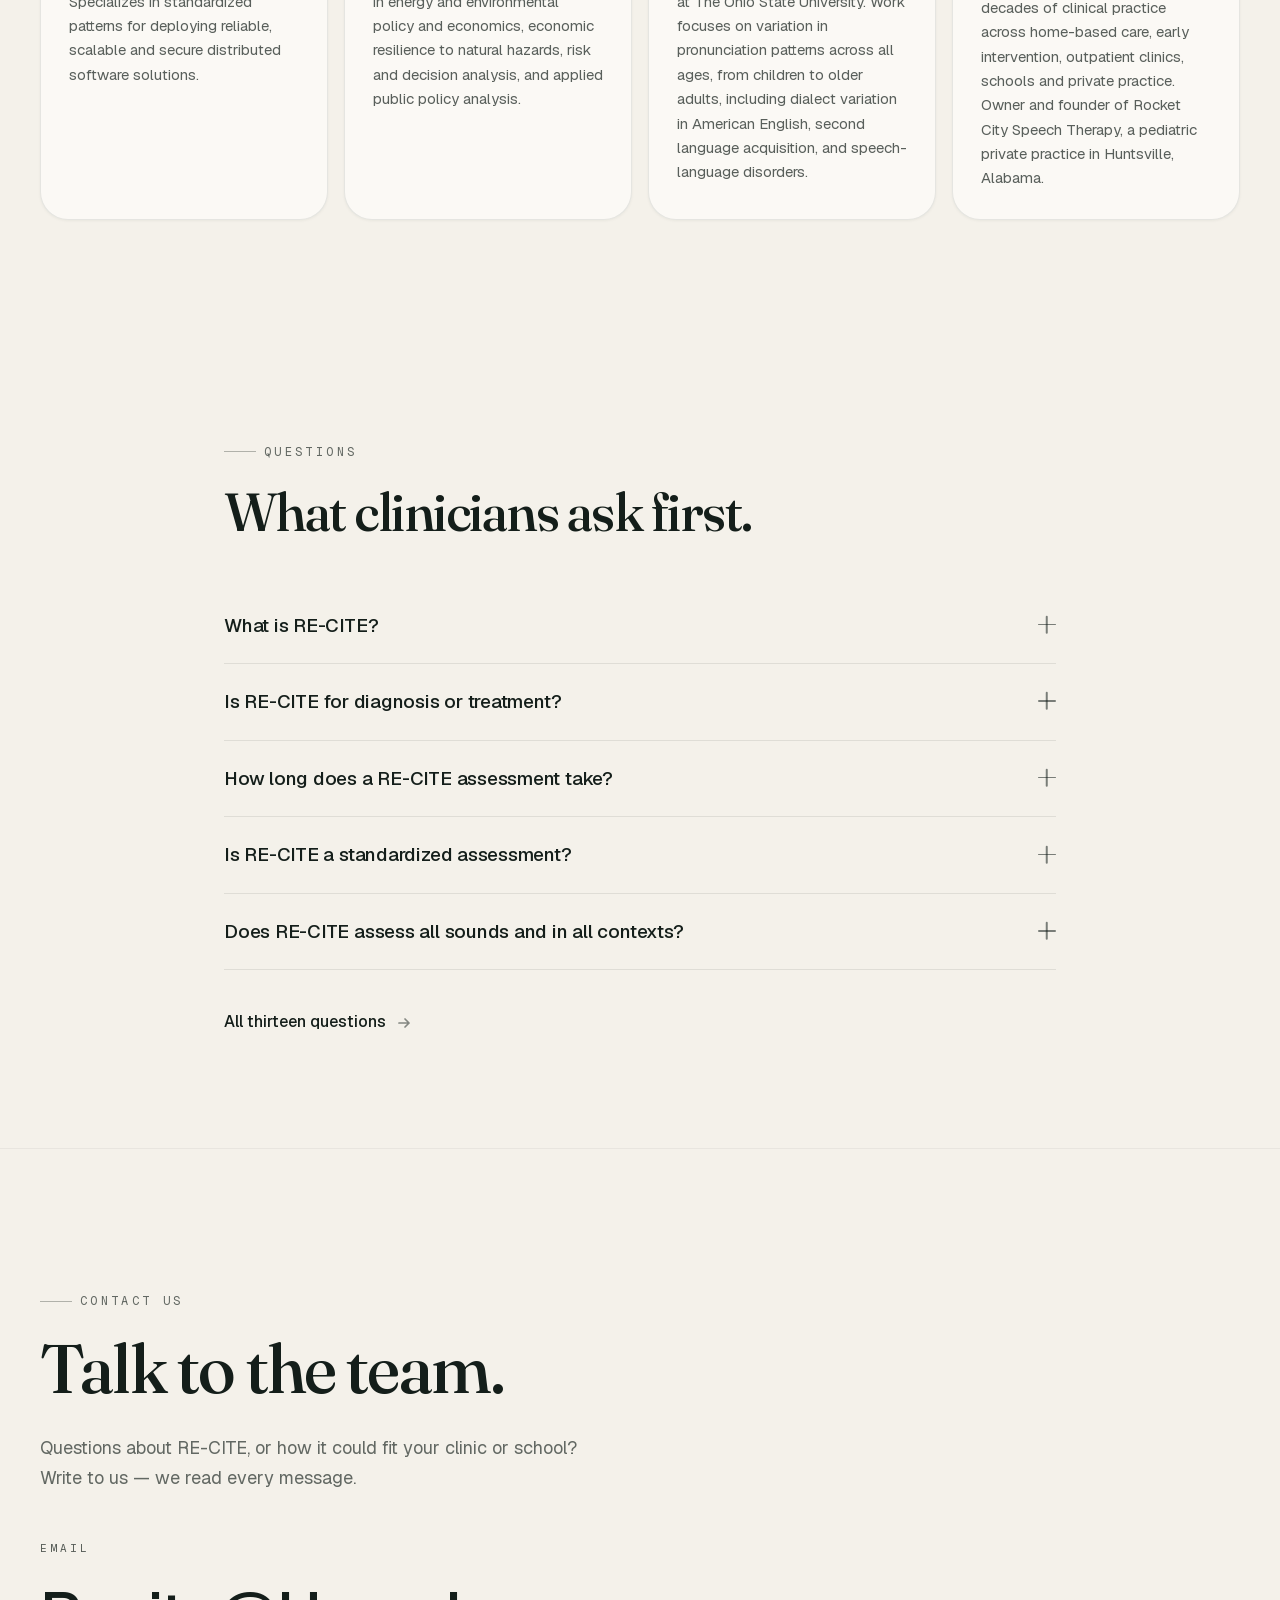
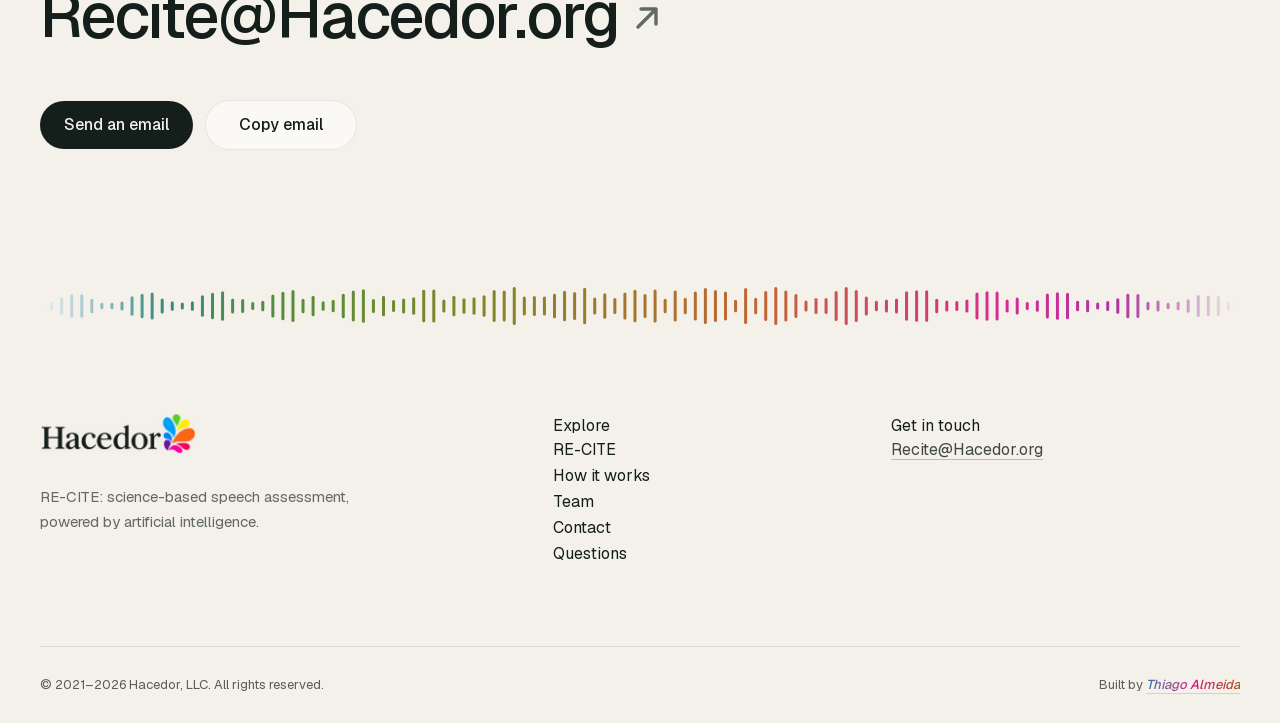
==== commit 73138c61: "Devolver el enlace del credito del autor Decision de Thiago. Javier habia nombrado este enlace entre" ====
--- a/site/index.html
+++ b/site/index.html
@@ -1390,7 +1390,15 @@
 
         <div class="footer-bottom">
           <p>&copy; 2021&ndash;<span data-year>2026</span> Hacedor, LLC. All rights reserved.</p>
-          <p>Built by <span class="footer-builder">Thiago Almeida</span></p>
+          <p>
+            Built by
+            <a
+              class="footer-builder"
+              href="https://www.linkedin.com/in/thiago-almeida-865744334"
+            >
+              Thiago Almeida<span class="sr-only"> on LinkedIn</span>
+            </a>
+          </p>
         </div>
       </div>
     </footer>
--- a/site/css/site.css
+++ b/site/css/site.css
@@ -879,9 +879,18 @@
 }
 
 /* The one place the logo's own colours are allowed to run at full strength:
-   as a signature, not as type that has to be read at a glance. It is a
-   credit, not a link, so it carries no underline and nothing to click. */
+   as a signature, not as type that has to be read at a glance.
+
+   It is the only link on the site that leaves it, and it stays in the same
+   tab like every other one: a new tab would start with no history and
+   leave the visitor without a way back. */
 .footer-builder {
+  display: inline-flex;
+  align-items: center;
+  /* Pulled back out again as padding: the underline sits where it did,
+     and the target is tall enough to hit with a thumb. */
+  margin-block: -0.5rem;
+  padding-block: 0.5rem;
   /* Interpolated in OKLab, not sRGB: through that space the blue-to-pink
      run keeps its chroma instead of dipping through a muddy violet. */
   background-image: linear-gradient(
@@ -895,6 +904,14 @@
   color: transparent;
   font-weight: 500;
   font-style: italic;
+  text-decoration: underline;
+  text-decoration-color: var(--line);
+  text-underline-offset: 4px;
+  transition: all 0.15s cubic-bezier(0.4, 0, 0.2, 1);
+}
+
+.footer-builder:hover {
+  text-decoration-color: var(--muted);
 }
 
 @media (min-width: 640px) {
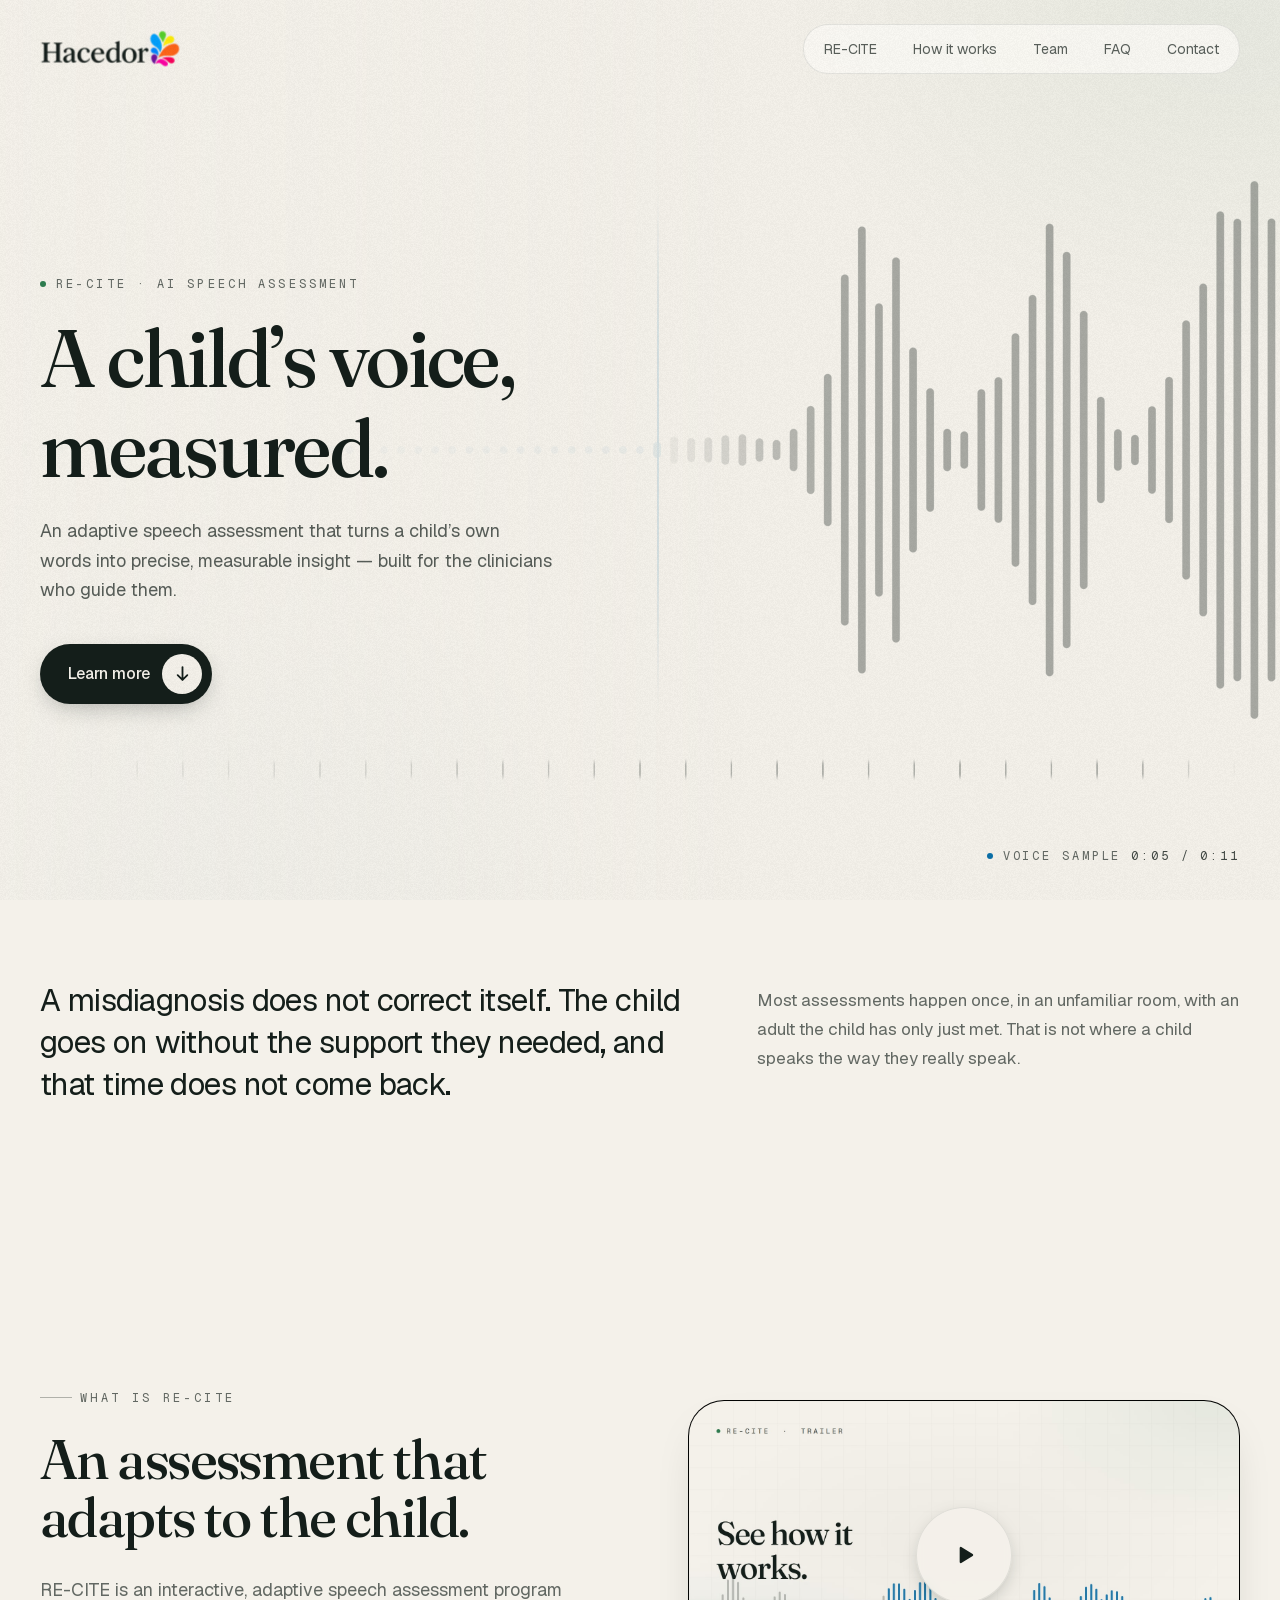
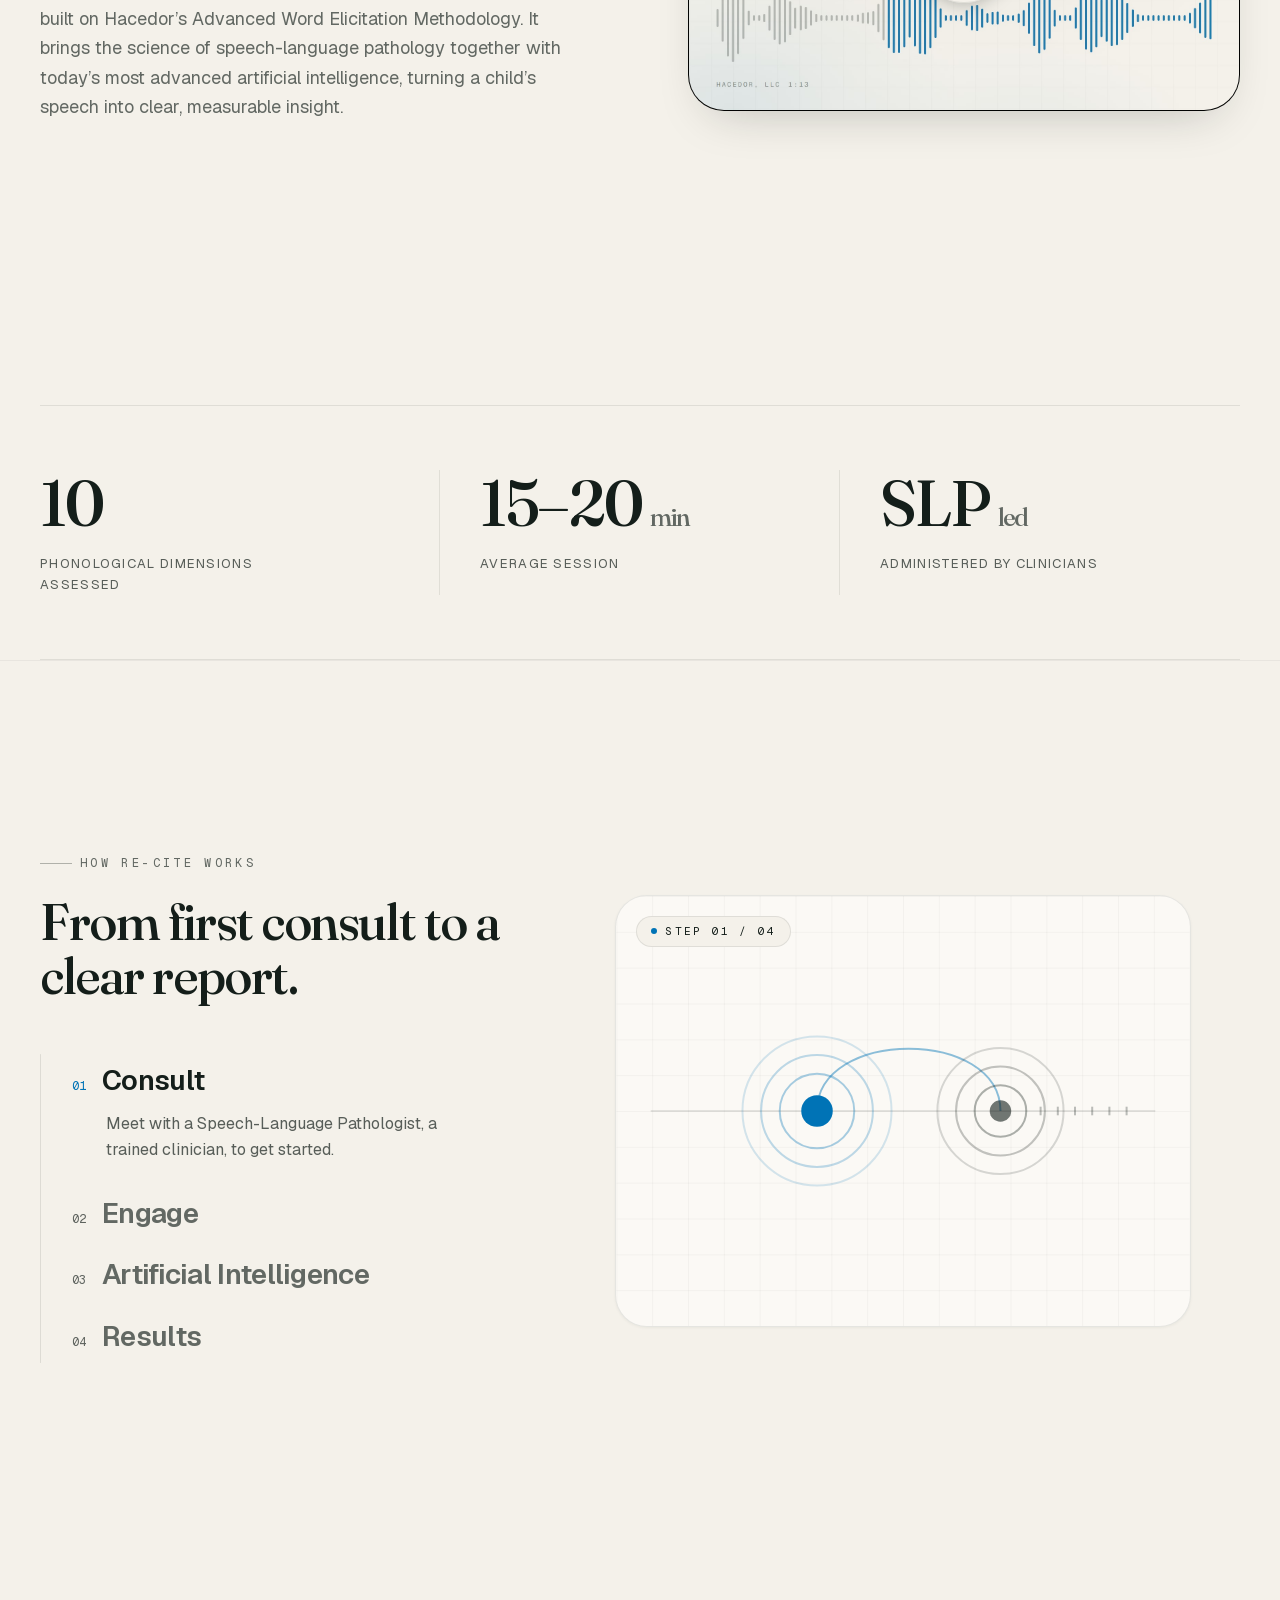
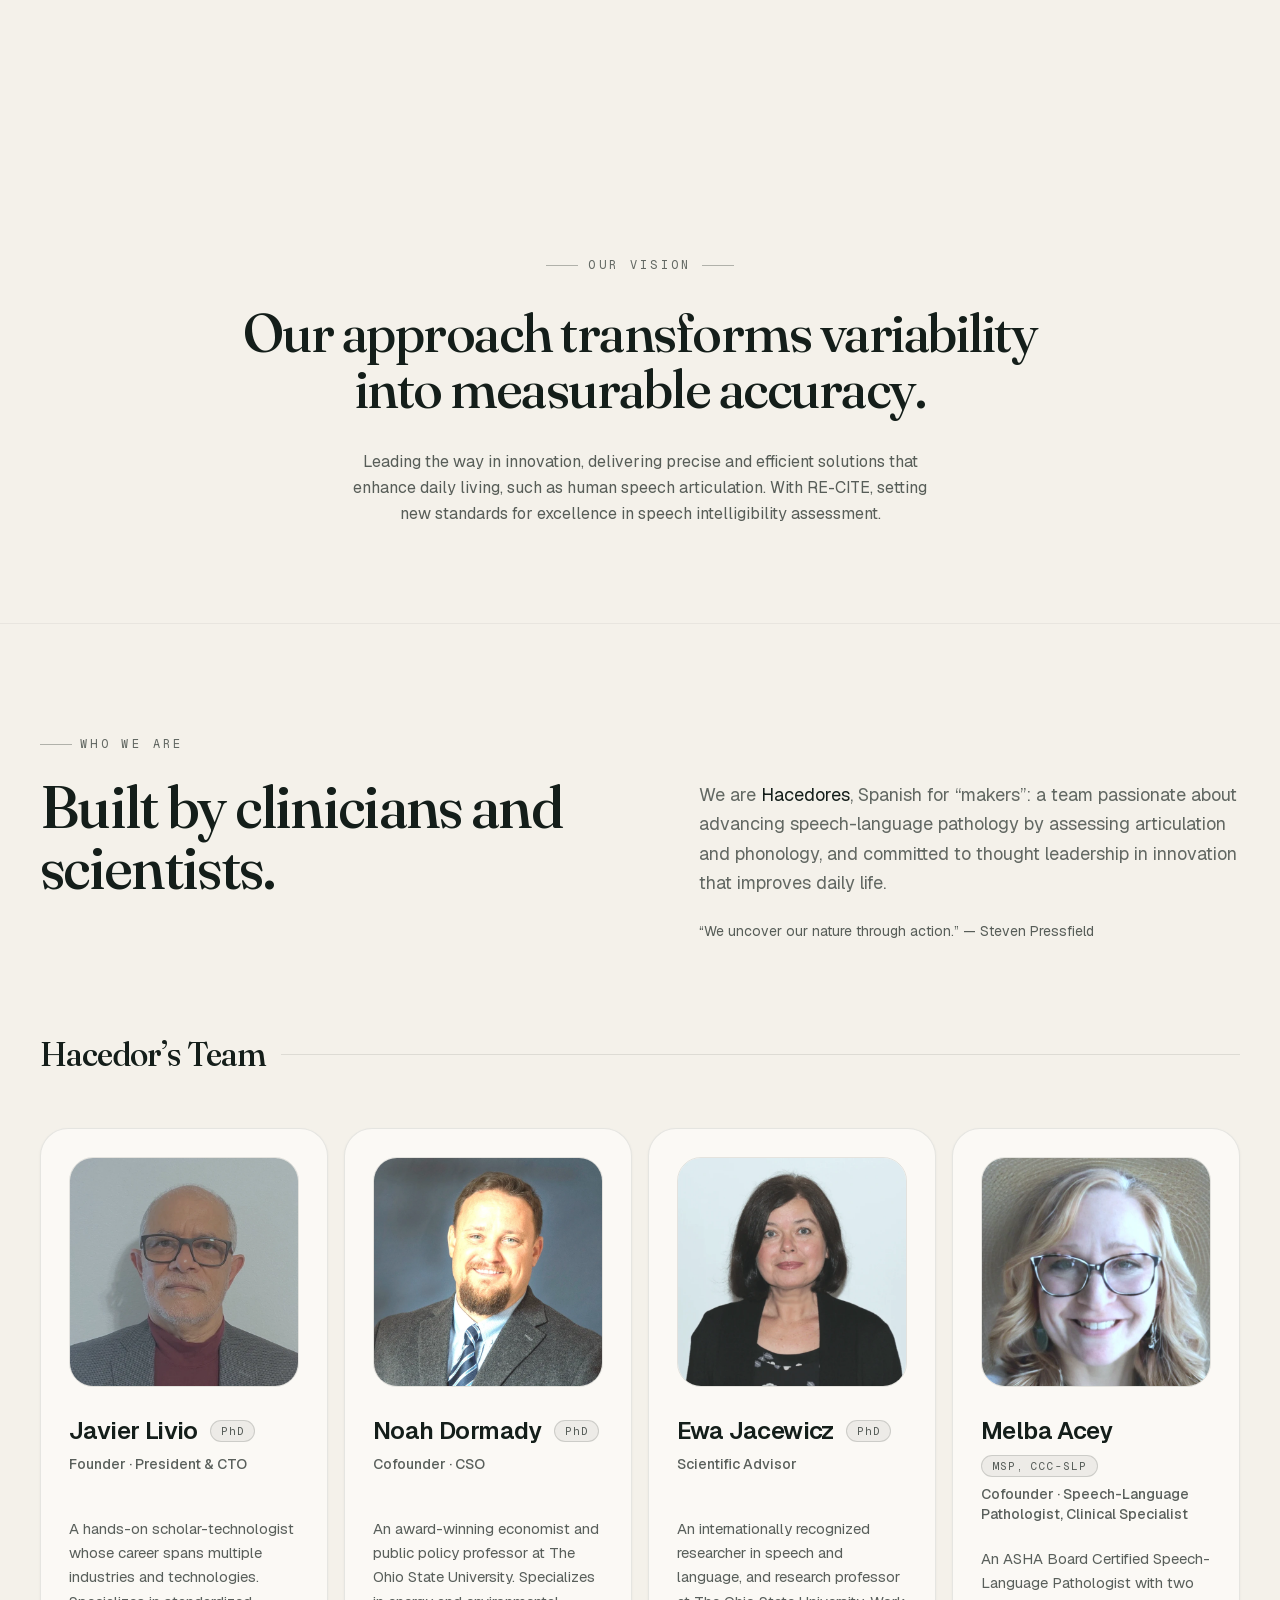
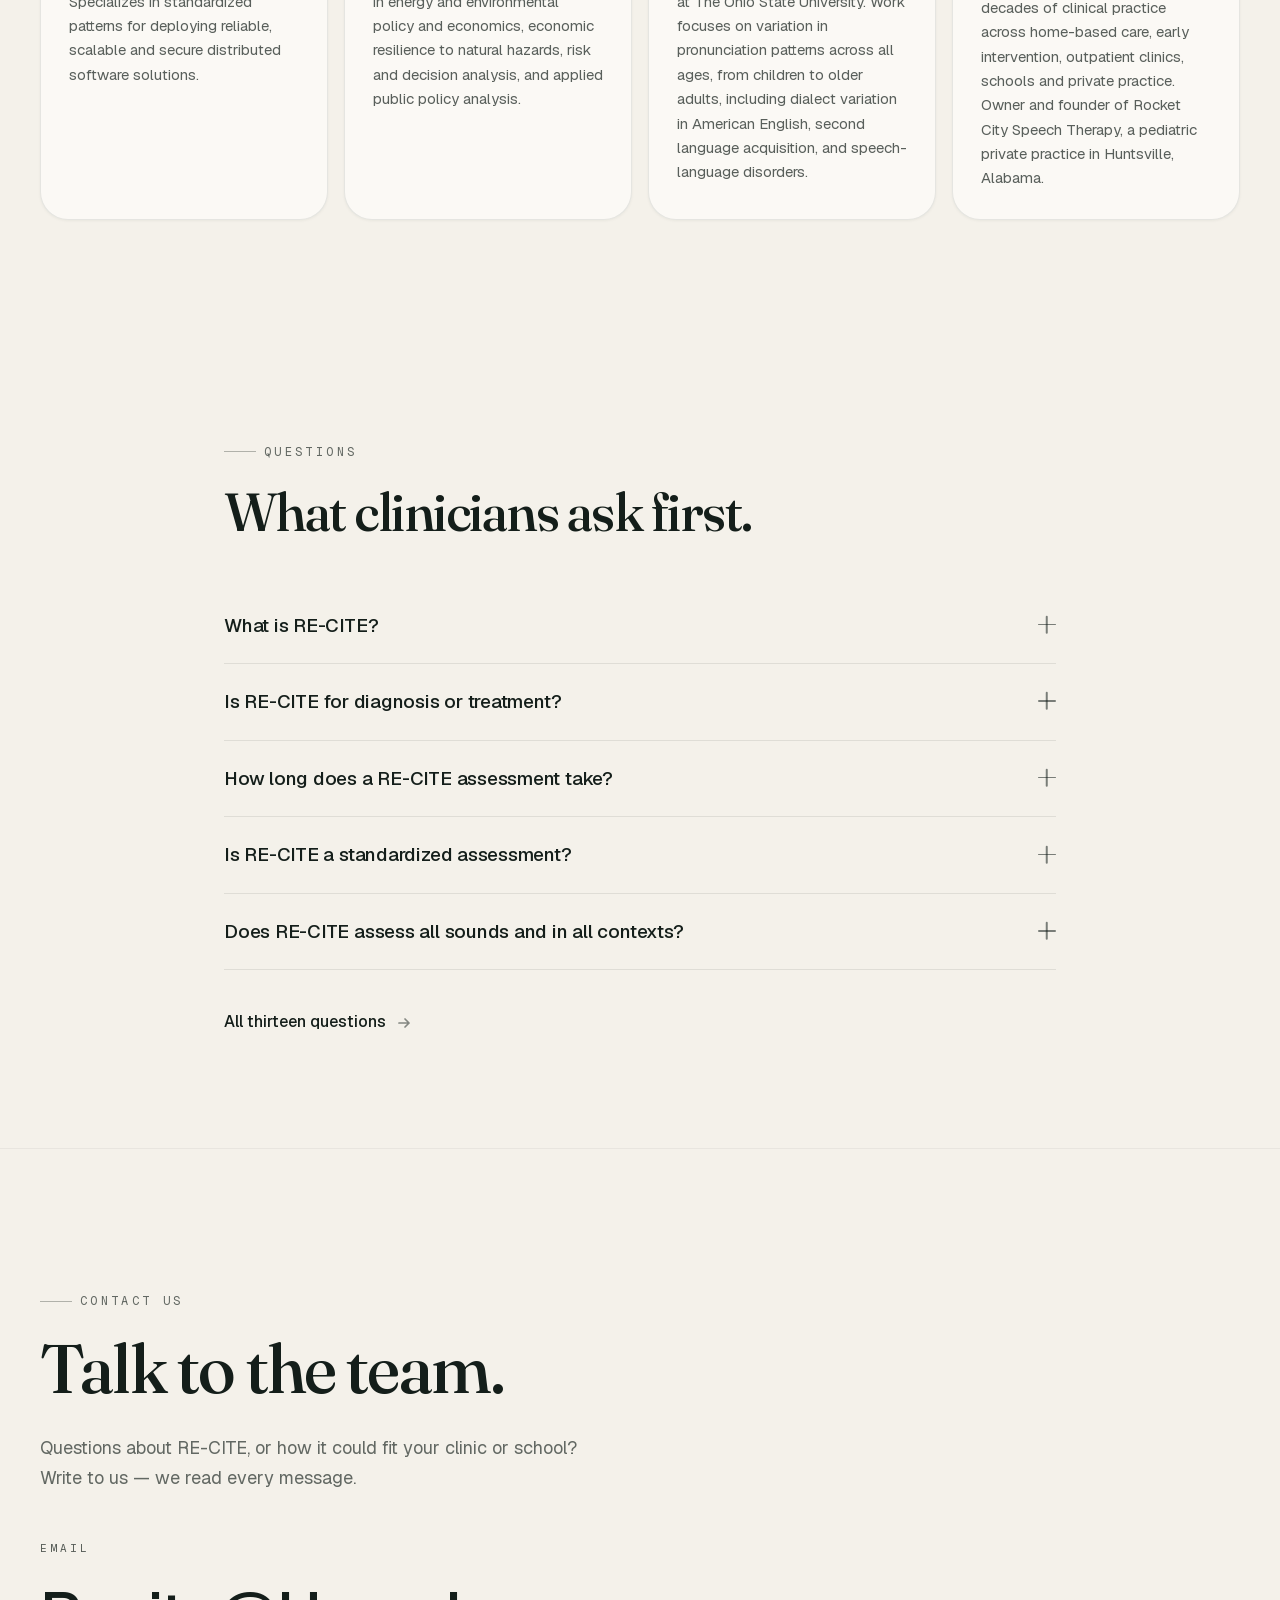
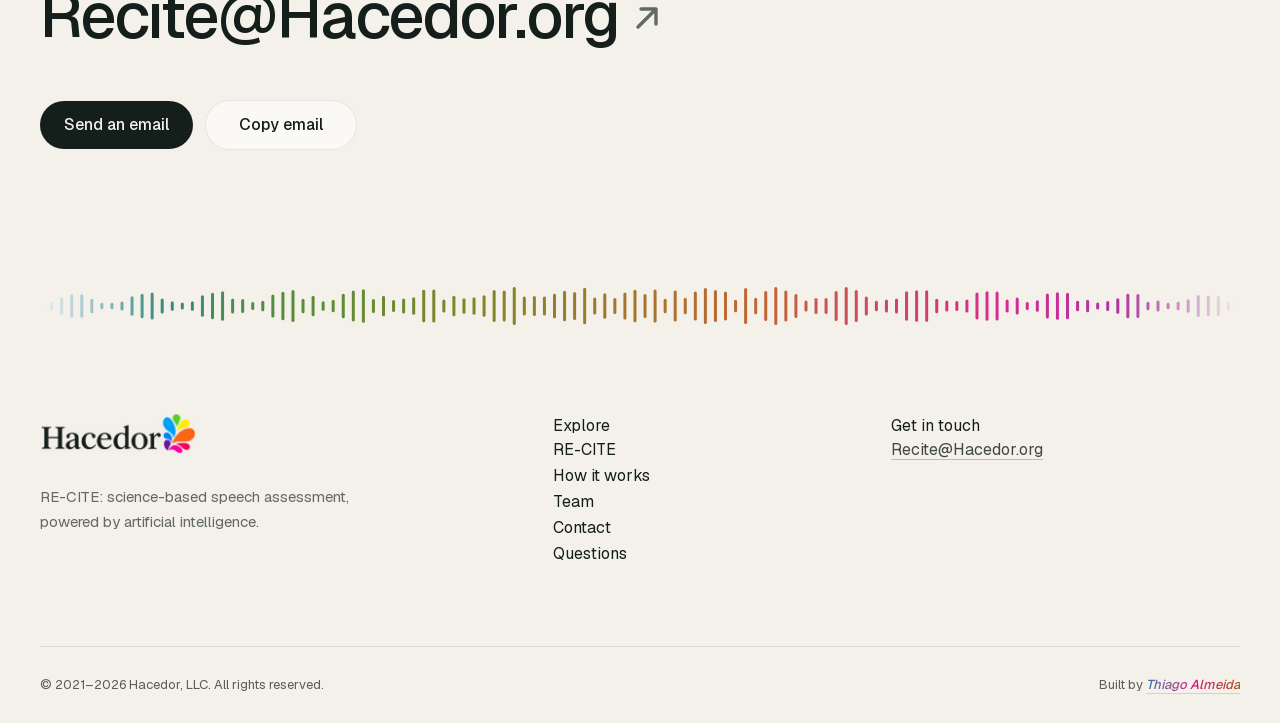
==== commit bf28ab87: "Sacar lo que esta de mas Siete archivos, 233 KB. Nada de esto lo descargaba un visitante: es peso de" ====
--- a/site/index.html
+++ b/site/index.html
@@ -48,7 +48,7 @@
       name="twitter:description"
       content="RE-CITE is an interactive and adaptive speech assessment program that integrates the science of speech-language pathology with today's most advanced artificial intelligence systems."
     />
-    <meta name="twitter:image" content="https://hacedor.org/twitter-image.jpg" />
+    <meta name="twitter:image" content="https://hacedor.org/opengraph-image.jpg" />
     <meta name="twitter:image:type" content="image/jpeg" />
     <meta name="twitter:image:width" content="1200" />
     <meta name="twitter:image:height" content="630" />
@@ -56,7 +56,7 @@
 
     <link rel="manifest" href="manifest.webmanifest" />
     <link rel="icon" href="favicon.ico" sizes="48x48" type="image/x-icon" />
-    <link rel="icon" href="icon.png" sizes="512x512" type="image/png" />
+    <link rel="icon" href="icons/icon-512.png" sizes="512x512" type="image/png" />
     <link rel="apple-touch-icon" href="apple-icon.png" sizes="180x180" type="image/png" />
 
     <!-- The two faces the first screen needs, fetched alongside the CSS
--- a/site/css/fonts.css
+++ b/site/css/fonts.css
@@ -1,24 +1,6 @@
 /* Self-hosted variable fonts: Geist, Geist Mono and Fraunces.
    One @font-face per unicode range, exactly as they were generated — the
    browser fetches only the ranges a page actually uses. */
-
-@font-face {
-  font-family: Geist;
-  font-style: normal;
-  font-weight: 100 900;
-  font-display: swap;
-  src: url("../fonts/geist-cyrillic-ext.woff2") format("woff2");
-  unicode-range: U+460-52F,U+1C80-1C8A,U+20B4,U+2DE0-2DFF,U+A640-A69F,U+FE2E-FE2F;
-}
-
-@font-face {
-  font-family: Geist;
-  font-style: normal;
-  font-weight: 100 900;
-  font-display: swap;
-  src: url("../fonts/geist-cyrillic.woff2") format("woff2");
-  unicode-range: U+301,U+400-45F,U+490-491,U+4B0-4B1,U+2116;
-}
 
 @font-face {
   font-family: Geist;
@@ -45,33 +27,6 @@
   font-display: swap;
   src: url("../fonts/geist-latin.woff2") format("woff2");
   unicode-range: U+??,U+131,U+152-153,U+2BB-2BC,U+2C6,U+2DA,U+2DC,U+304,U+308,U+329,U+2000-206F,U+20AC,U+2122,U+2191,U+2193,U+2212,U+2215,U+FEFF,U+FFFD;
-}
-
-@font-face {
-  font-family: Geist Mono;
-  font-style: normal;
-  font-weight: 100 900;
-  font-display: swap;
-  src: url("../fonts/geist-mono-cyrillic-ext.woff2") format("woff2");
-  unicode-range: U+460-52F,U+1C80-1C8A,U+20B4,U+2DE0-2DFF,U+A640-A69F,U+FE2E-FE2F;
-}
-
-@font-face {
-  font-family: Geist Mono;
-  font-style: normal;
-  font-weight: 100 900;
-  font-display: swap;
-  src: url("../fonts/geist-mono-cyrillic.woff2") format("woff2");
-  unicode-range: U+301,U+400-45F,U+490-491,U+4B0-4B1,U+2116;
-}
-
-@font-face {
-  font-family: Geist Mono;
-  font-style: normal;
-  font-weight: 100 900;
-  font-display: swap;
-  src: url("../fonts/geist-mono-symbols.woff2") format("woff2");
-  unicode-range: U+2000-2001,U+2004-2008,U+200A,U+23B8-23BD,U+2500-259F;
 }
 
 @font-face {
